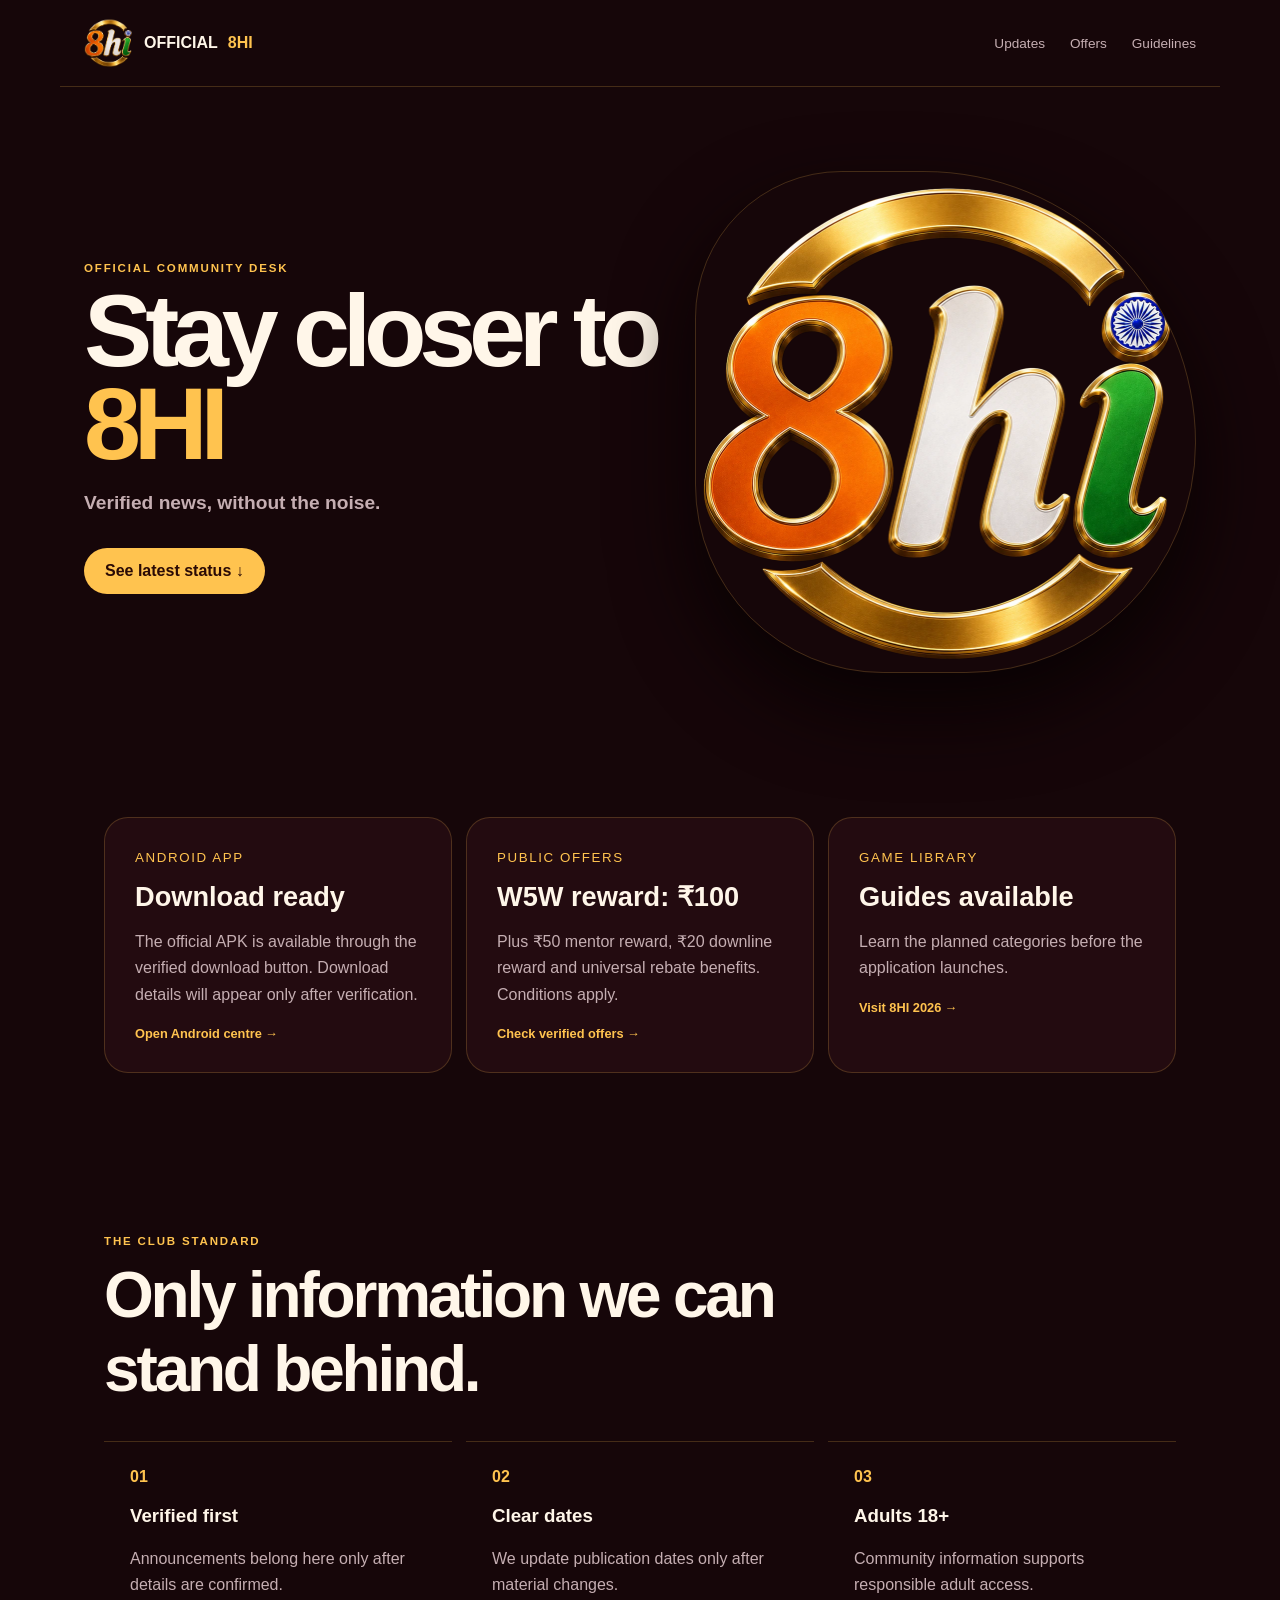
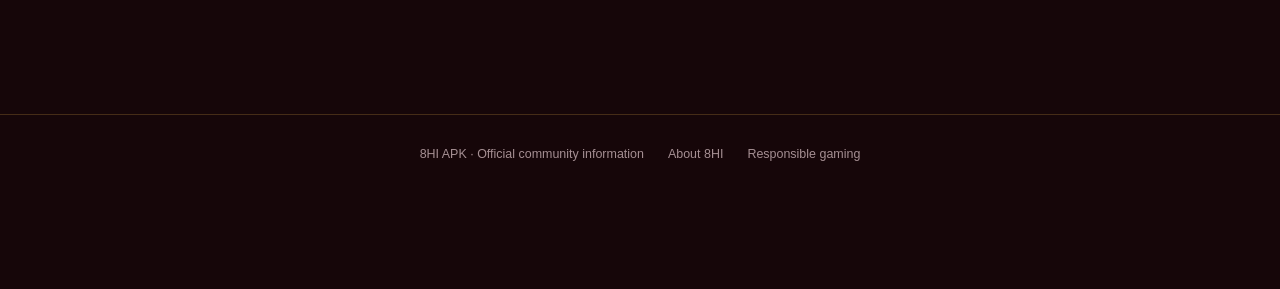
==== index.html @ 300534bc "Deepen support content and current APK guidance" ====
<!DOCTYPE html><html lang="en-IN"><head><meta charSet="utf-8"/><meta name="viewport" content="width=device-width, initial-scale=1"/><link rel="preload" href="/assets/8hi-mark.png" as="image"/><link rel="preload" href="/assets/8hi-hero-mark-20260906.webp" as="image"/><link rel="stylesheet" href="/_next/static/css/index.CiIoMA8r.css" data-rsc-css-href="/_next/static/css/index.CiIoMA8r.css" data-precedence="vite-rsc/importer-resources"/><link rel="stylesheet" href="/_next/static/css/Seo.BQ40Nzmg.css" data-rsc-css-href="/_next/static/css/Seo.BQ40Nzmg.css" data-precedence="vite-rsc/importer-resources"/><link rel="modulepreload" fetchPriority="low" href="/_next/static/chunks/index-BhxDBrUI.js"/><script src="/_next/static/chunks/rolldown-runtime-C60lm6uB.js" type="module" async=""></script><script src="/_next/static/chunks/framework-BgSIrAUN.js" type="module" async=""></script><link rel="modulepreload" href="/_next/static/chunks/layout-segment-context-27G4XR7P.js" crossorigin=""/><title>8HI APK for Android — Version &amp; Security Guide 2026</title><meta name="description" content="Check 8HI APK release status, version details, Android requirements and security verification guidance for users in 2026."/><meta name="robots" content="index, follow"/><meta name="googlebot" content="index, follow, max-image-preview:large, max-snippet:-1"/><meta property="og:title" content="8HI APK — Verified Android Release Information"/><meta property="og:description" content="Version, compatibility and APK safety information in one focused guide."/><meta property="og:url" content="https://8hiapk.com"/><meta property="og:site_name" content="8HI APK"/><meta property="og:type" content="website"/><meta property="og:locale" content="en_IN"/><meta property="og:image" content="https://8hiapk.com/og.png"/><meta name="twitter:card" content="summary_large_image"/><meta name="twitter:title" content="8HI APK — Verified Android Release Information"/><meta name="twitter:description" content="Version, compatibility and APK safety information in one focused guide."/><meta name="twitter:image" content="https://8hiapk.com/og.png"/><link rel="shortcut icon" href="/favicon.ico"/><link rel="icon" href="/icon-48.png" sizes="48x48" type="image/png"/><link rel="icon" href="/icon.png" sizes="96x96" type="image/png"/><link rel="icon" href="/icon-192.png" sizes="192x192" type="image/png"/><link rel="icon" href="/favicon.ico" sizes="48x48" type="image/x-icon"/><link rel="apple-touch-icon" href="/icon-192.png" sizes="192x192" type="image/png"/><link rel="manifest" href="/manifest.webmanifest"/><link rel="canonical" href="https://8hiapk.com"/><script>Object.assign(((self[Symbol.for("vinext.navigationRuntime")]??={bootstrap:{routeManifest:null},functions:{}}).bootstrap.rsc??={rsc:[]}),{params:{},nav:{"pathname":"/","searchParams":[]}})</script><link rel="modulepreload" href="/_next/static/chunks/index-BhxDBrUI.js" />
</head><body><main><script type="application/ld+json">{"@context":"https://schema.org","@graph":[{"@type":"Organization","@id":"https://8hiapk.com/#organization","name":"8HI APK","url":"https://8hiapk.com/","logo":{"@type":"ImageObject","url":"https://8hiapk.com/icon-512.png"}},{"@type":"WebSite","@id":"https://8hiapk.com/#website","name":"8HI APK","url":"https://8hiapk.com/","inLanguage":"en-IN","publisher":{"@id":"https://8hiapk.com/#organization"}},{"@type":"WebPage","name":"8HI APK Official Updates","description":"Verified 8HI Android release, offer and community information.","url":"https://8hiapk.com/","datePublished":"2026-08-31","dateModified":"2026-08-31","isPartOf":{"@id":"https://8hiapk.com/#website"}},{"@type":"BreadcrumbList","itemListElement":[{"@type":"ListItem","position":1,"name":"8HI APK","item":"https://8hiapk.com/"}]}]}</script><header><a class="brand" href="/"><img src="/assets/8hi-mark.png" alt="8HI APK" width="50" height="50"/>OFFICIAL <b>8HI</b></a><nav><a href="/updates">Updates</a><a href="/offers">Offers</a><a href="/community-guidelines">Guidelines</a></nav></header><section class="hero"><div><p>OFFICIAL COMMUNITY DESK</p><h1>Stay closer to <span>8HI</span></h1><h2>Verified news, without the noise.</h2><a href="#updates">See latest status ↓</a></div><img src="/assets/8hi-hero-mark-20260906.webp" alt="8HI APK official logo" width="700" height="700" loading="eager"/></section><section class="updates" id="updates"><div><small>ANDROID APP</small><strong>Download ready</strong><p>The official APK is available through the verified download button. Download details will appear only after verification.</p><a href="https://8hiapp.in">Open Android centre →</a></div><div><small>PUBLIC OFFERS</small><strong>W5W reward: ₹100</strong><p>Plus ₹50 mentor reward, ₹20 downline reward and universal rebate benefits. Conditions apply.</p><a href="https://get8hi.com/bonuses">Check verified offers →</a></div><div><small>GAME LIBRARY</small><strong>Guides available</strong><p>Learn the planned categories before the application launches.</p><a href="https://8hi.in">Visit 8HI 2026 →</a></div></section><section class="club" id="club"><p>THE CLUB STANDARD</p><h2>Only information we can stand behind.</h2><div><article><b>01</b><h3>Verified first</h3><span>Announcements belong here only after details are confirmed.</span></article><article><b>02</b><h3>Clear dates</h3><span>We update publication dates only after material changes.</span></article><article><b>03</b><h3>Adults 18+</h3><span>Community information supports responsible adult access.</span></article></div></section><style id="support-depth-style">  .support-depth{max-width:1120px;margin:64px auto;padding:0 22px;color:inherit;font-family:system-ui,-apple-system,sans-serif}.support-depth__intro{padding:30px;border:1px solid rgba(72,220,194,.3);border-radius:24px;background:linear-gradient(145deg,rgba(19,68,63,.22),rgba(5,18,18,.08))}.support-depth__eyebrow{margin:0 0 8px;font-size:12px;font-weight:900;letter-spacing:.12em;text-transform:uppercase;color:#32d9bc}.support-depth h2{margin:0 0 14px;font-size:clamp(26px,4vw,42px);line-height:1.08}.support-depth h3{margin:0 0 9px;font-size:19px}.support-depth p{font-size:15px;line-height:1.72}.support-depth__grid{display:grid;grid-template-columns:repeat(2,minmax(0,1fr));gap:16px;margin:22px 0}.support-depth article,.support-depth details{padding:22px;border:1px solid rgba(127,160,155,.24);border-radius:18px;background:rgba(8,24,23,.08)}.support-depth__links{display:flex;flex-wrap:wrap;gap:10px;margin-top:20px}.support-depth__links a{display:inline-flex;min-height:48px;align-items:center;padding:0 18px;border-radius:12px;font-weight:900;text-decoration:none}.support-depth__primary{background:#35e0c1;color:#031513!important}.support-depth__secondary{border:1px solid currentColor;color:inherit!important}.support-depth details{margin-top:10px}.support-depth summary{cursor:pointer;font-weight:850;line-height:1.4}.support-depth details p{margin-bottom:0}.support-depth__disclosure{opacity:.78;font-size:13px!important}@media(max-width:680px){.support-depth{margin:44px auto;padding:0 14px}.support-depth__intro{padding:23px 18px}.support-depth__grid{grid-template-columns:1fr}.support-depth article{padding:19px}.support-depth__links{display:grid}.support-depth__links a{justify-content:center;min-height:52px}}</style><section class="support-depth" aria-labelledby="support-depth-title">  <div class="support-depth__intro">    <p class="support-depth__eyebrow">Verified 8HI support · Updated for 2026</p>    <h2 id="support-depth-title">8HI APK verification guide: a clear route to get8hi.com</h2>    <p><strong>8hiapk.com</strong> is a focused support resource for APK identity and release safety. It explains file-name checks, version review, Android preparation and verified downloads. The website does not replace the main platform. When you are ready to continue, use the clearly marked link to <strong>get8hi.com</strong> or the verified APK button.</p>    <p>Our purpose is to reduce confusion caused by similar search phrases such as 8HI app, 8HI APK, 8HI download, 8HI.COM and 8HI new version 2026. Every important action is separated into two choices: open the main website for current platform information, or download the verified Android package.</p>    <div class="support-depth__links"><a class="support-depth__primary" href="https://get8hi.com/">Open get8hi.com →</a><a class="support-depth__secondary" href="https://cocosapk.arkbotita85.com/apk/DNjfxApS/1750/8HI_1750_1773.apk" download="8HI_1750_1773.apk" rel="nofollow">Download 8HI APK</a></div>  </div>  <div class="support-depth__grid">    <article><h3>1. Confirm the official destination</h3><p>Check the address bar before continuing. This guide links directly to <strong>get8hi.com</strong>. Avoid copied pages, shortened links and files sent through unknown messages. A clear domain check is the first step before using any app or APK.</p></article>    <article><h3>2. Review the 2026 release details</h3><p>Before installation, compare the published file name, release description and Android requirements. The current verified package uses the file name <strong>8HI_1750_1773.apk</strong>. If a different file appears, return to this guide and use the verified button.</p></article>    <article><h3>3. Prepare your Android device</h3><p>Keep sufficient storage available, use a stable connection and retain Android security scanning. Do not disable protection permanently. After installation, remove unnecessary installer copies and obtain future versions only through the same verified route.</p></article>    <article><h3>4. Understand this support domain</h3><p>This domain provides a specific reference instead of pretending to be another main website. Its role is to answer focused search questions, publish practical checks and guide visitors toward <strong>get8hi.com</strong> with a prominent, consistent action.</p></article>  </div>  <h2>Frequently asked questions</h2>  <details><summary>Is 8hiapk.com the main 8HI website?</summary><p>No. It is a support guide. The main destination for this group is <a href="https://get8hi.com/">get8hi.com</a>. The large main-site button is available at the top and bottom of every page.</p></details>  <details><summary>Where is the current 8HI APK download?</summary><p>Use the verified Download APK button on this page. It points to the current package named 8HI_1750_1773.apk. Check the file name before opening the installer.</p></details>  <details><summary>Can I use this guide on a mobile screen?</summary><p>Yes. The navigation, content cards and fixed action panel are designed for narrow screens, large touch targets and safe spacing around the bottom edge of modern phones.</p></details>  <details><summary>How do I find the new version in the future?</summary><p>Return to 8hiapk.com or open get8hi.com. Updated version information should be verified against the published file name and release notes before replacing an installed copy.</p></details>  <p class="support-depth__disclosure">Support information only. Keep account details private, use strong passwords and never share verification codes with third parties.</p></section><footer><span>8HI APK · Official community information</span><a href="https://8hiapp.com/about">About 8HI</a><a href="https://8hiapp.com/responsible-gaming">Responsible gaming</a></footer></main><script type="module" src="/_next/static/chunks/index-BhxDBrUI.js" id="_R_" async=""></script><script>((self[Symbol.for("vinext.navigationRuntime")]??={bootstrap:{routeManifest:null},functions:{}}).bootstrap.rsc??={rsc:[]}).rsc.push("2:I[\"d5075e13e03a\",[],\"Children\",1]\n")</script><script>((self[Symbol.for("vinext.navigationRuntime")]??={bootstrap:{routeManifest:null},functions:{}}).bootstrap.rsc??={rsc:[]}).rsc.push("3:I[\"f68a58624a56\",[],\"GlobalErrorBoundary\",1]\n")</script><script>((self[Symbol.for("vinext.navigationRuntime")]??={bootstrap:{routeManifest:null},functions:{}}).bootstrap.rsc??={rsc:[]}).rsc.push("4:I[\"ffd5c8636600\",[],\"default\",1]\n")</script><script>((self[Symbol.for("vinext.navigationRuntime")]??={bootstrap:{routeManifest:null},functions:{}}).bootstrap.rsc??={rsc:[]}).rsc.push("5:I[\"f68a58624a56\",[],\"ErrorBoundary\",1]\n")</script><script>((self[Symbol.for("vinext.navigationRuntime")]??={bootstrap:{routeManifest:null},functions:{}}).bootstrap.rsc??={rsc:[]}).rsc.push("6:I[\"ed53b9c3ef4a\",[],\"LayoutSegmentProvider\",1]\n")</script><script>((self[Symbol.for("vinext.navigationRuntime")]??={bootstrap:{routeManifest:null},functions:{}}).bootstrap.rsc??={rsc:[]}).rsc.push("7:I[\"d5075e13e03a\",[],\"Slot\",1]\n")</script><script>((self[Symbol.for("vinext.navigationRuntime")]??={bootstrap:{routeManifest:null},functions:{}}).bootstrap.rsc??={rsc:[]}).rsc.push("8:I[\"f68a58624a56\",[],\"NotFoundBoundary\",1]\n")</script><script>((self[Symbol.for("vinext.navigationRuntime")]??={bootstrap:{routeManifest:null},functions:{}}).bootstrap.rsc??={rsc:[]}).rsc.push("9:I[\"fe48302fca77\",[],\"AppRouterScrollTarget\",1]\n")</script><script>((self[Symbol.for("vinext.navigationRuntime")]??={bootstrap:{routeManifest:null},functions:{}}).bootstrap.rsc??={rsc:[]}).rsc.push("a:I[\"f68a58624a56\",[],\"RedirectBoundary\",1]\n")</script><script>((self[Symbol.for("vinext.navigationRuntime")]??={bootstrap:{routeManifest:null},functions:{}}).bootstrap.rsc??={rsc:[]}).rsc.push(":HL[\"/_next/static/css/index.CiIoMA8r.css\",\"style\"     ]\n")</script><script>((self[Symbol.for("vinext.navigationRuntime")]??={bootstrap:{routeManifest:null},functions:{}}).bootstrap.rsc??={rsc:[]}).rsc.push("0:{\"__route\":\"route:/\",\"__interceptionContext\":null,\"__layoutIds\":[\"layout:/\"],\"__rootLayout\":\"/\",\"__sourcePage\":\"/page\",\"page:/\":\"$L1\",\"layout:/\":[[[[\"$\",\"link\",\"css:/_next/static/css/index.CiIoMA8r.css\",{\"rel\":\"stylesheet\",\"precedence\":\"vite-rsc/importer-resources\",\"href\":\"/_next/static/css/index.CiIoMA8r.css\",\"data-rsc-css-href\":\"/_next/static/css/index.CiIoMA8r.css\"}],\"$undefined\"],[\"$\",\"html\",null,{\"lang\":\"en-IN\",\"children\":[\"$\",\"body\",null,{\"children\":[\"$\",\"$L2\",null,{}]}]}]],null],\"route:/\":[[[\"$\",\"meta\",null,{\"charSet\":\"utf-8\"}],[[\"$\",\"title\",\"0\",{\"children\":\"8HI APK for Android — Version \u0026 Security Guide 2026\"}],[\"$\",\"meta\",\"1\",{\"name\":\"description\",\"content\":\"Check 8HI APK release status, version details, Android requirements and security verification guidance for users in 2026.\"}],[\"$\",\"meta\",\"2\",{\"name\":\"robots\",\"content\":\"index, follow\"}],[\"$\",\"meta\",\"3\",{\"name\":\"googlebot\",\"content\":\"index, follow, max-image-preview:large, max-snippet:-1\"}],[\"$\",\"meta\",\"4\",{\"property\":\"og:title\",\"content\":\"8HI APK — Verified Android Release Information\"}],[\"$\",\"meta\",\"5\",{\"property\":\"og:description\",\"content\":\"Version, compatibility and APK safety information in one focused guide.\"}],[\"$\",\"meta\",\"6\",{\"property\":\"og:url\",\"content\":\"https://8hiapk.com\"}],[\"$\",\"meta\",\"7\",{\"property\":\"og:site_name\",\"content\":\"8HI APK\"}],[\"$\",\"meta\",\"8\",{\"property\":\"og:type\",\"content\":\"website\"}],[\"$\",\"meta\",\"9\",{\"property\":\"og:locale\",\"content\":\"en_IN\"}],[\"$\",\"meta\",\"10\",{\"property\":\"og:image\",\"content\":\"https://8hiapk.com/og.png\"}],[\"$\",\"meta\",\"11\",{\"name\":\"twitter:card\",\"content\":\"summary_large_image\"}],[\"$\",\"meta\",\"12\",{\"name\":\"twitter:title\",\"content\":\"8HI APK — Verified Android Release Information\"}],[\"$\",\"meta\",\"13\",{\"name\":\"twitter:description\",\"content\":\"Version, compatibility and APK safety information in one focused guide.\"}],[\"$\",\"meta\",\"14\",{\"name\":\"twitter:image\",\"content\":\"https://8hiapk.com/og.png\"}],[\"$\",\"link\",\"15\",{\"rel\":\"shortcut icon\",\"href\":\"/favicon.ico\"}],[\"$\",\"link\",\"16\",{\"rel\":\"icon\",\"href\":\"/icon-48.png\",\"sizes\":\"48x48\",\"type\":\"image/png\"}],[\"$\",\"link\",\"17\",{\"rel\":\"icon\",\"href\":\"/icon.png\",\"sizes\":\"96x96\",\"type\":\"image/png\"}],[\"$\",\"link\",\"18\",{\"rel\":\"icon\",\"href\":\"/icon-192.png\",\"sizes\":\"192x192\",\"type\":\"image/png\"}],[\"$\",\"link\",\"19\",{\"rel\":\"icon\",\"href\":\"/favicon.ico\",\"sizes\":\"48x48\",\"type\":\"image/x-icon\"}],[\"$\",\"link\",\"20\",{\"rel\":\"apple-touch-icon\",\"href\":\"/icon-192.png\",\"sizes\":\"192x192\",\"type\":\"image/png\"}],[\"$\",\"link\",\"21\",{\"rel\":\"manifest\",\"href\":\"/manifest.webmanifest\"}],[\"$\",\"link\",\"22\",{\"rel\":\"canonical\",\"href\":\"https://8hiapk.com\"}]],[[\"$\",\"meta\",\"0\",{\"name\":\"viewport\",\"content\":\"width=device-width, initial-scale=1\"}]]],[\"$\",\"$L3\",null,{\"fallback\":\"$4\",\"children\":[\"$\",\"$L5\",null,{\"fallback\":\"$4\",\"children\":[\"$\",\"$L6\",null,{\"providerId\":\"layout:/\",\"segmentMap\":{\"children\":[]},\"children\":[\"$\",\"$L7\",null,{\"id\":\"layout:/\",\"parallelSlots\":\"$undefined\",\"children\":[\"$\",\"$L8\",null,{\"resetKey\":\"\",\"fallback\":[\"$\",\"main\",null,{\"className\":\"subpage\",\"children\":[[\"$\",\"p\",null,{\"className\":\"eyebrow\",\"children\":\"404\"}],[\"$\",\"h1\",null,{\"children\":\"Notice not found\"}],[\"$\",\"p\",null,{\"className\":\"intro\",\"children\":\"This address is not part of the verified 8HI APK information desk.\"}],[\"$\",\"a\",null,{\"href\":\"/\",\"children\":\"Return to 8HI APK\"}]]}],\"children\":[\"$\",\"$L8\",null,{\"resetKey\":\"\",\"fallback\":[\"$\",\"main\",null,{\"className\":\"subpage\",\"children\":[[\"$\",\"p\",null,{\"className\":\"eyebrow\",\"children\":\"404\"}],[\"$\",\"h1\",null,{\"children\":\"Notice not found\"}],[\"$\",\"p\",null,{\"className\":\"intro\",\"children\":\"This address is not part of the verified 8HI APK information desk.\"}],[\"$\",\"a\",null,{\"href\":\"/\",\"children\":\"Return to 8HI APK\"}]]}],\"children\":[\"$\",\"$L9\",null,{\"children\":[\"$\",\"$La\",null,{\"children\":[[\"$\",\"$L6\",null,{\"providerId\":\"page:/\",\"segmentMap\":{\"children\":[\"__PAGE__\"]},\"children\":[\"$\",\"$L7\",null,{\"id\":\"page:/\"}]}],null]}]}]}]}]}]}]}]}],null,null],\"__layoutFlags\":{\"layout:/\":\"s\"},\"__artifactCompatibility\":{\"schemaVersion\":1,\"graphVersion\":\"app-route-graph:1177fd80f83fa7b0\",\"deploymentVersion\":\"e45ffc69-0d20-4cae-9b53-470d438253cd\",\"appElementsSchemaVersion\":1,\"rscPayloadSchemaVersion\":1,\"rootBoundaryId\":\"/\",\"renderEpoch\":null},\"__renderObservation\":{\"schemaVersion\":1,\"output\":{\"kind\":\"app-rsc\",\"mountedSlotsFingerprint\":null,\"renderEpoch\":null,\"rootBoundaryId\":\"/\",\"routeId\":\"route:/\"},\"completeness\":\"partial\",\"boundaryOutcome\":{\"kind\":\"unknown\"},\"requestApis\":[{\"kind\":\"connection\",\"status\":\"unknown\"},{\"kind\":\"cookies\",\"status\":\"unknown\"},{\"kind\":\"draftMode\",\"status\":\"unknown\"},{\"kind\":\"headers\",\"status\":\"unknown\"},{\"kind\":\"params\",\"status\":\"unknown\"},{\"kind\":\"searchParams\",\"status\":\"unknown\"}],\"dynamicFetches\":[],\"cacheTags\":[\"/\",\"_N_T_/\",\"_N_T_/index\",\"_N_T_/layout\",\"_N_T_/page\"],\"pathTags\":[\"/\"],\"cacheability\":\"unknown\",\"downgrade\":{\"target\":\"freshRender\",\"reasons\":[{\"code\":\"CP_DOWNGRADE_CACHEABILITY_UNKNOWN\",\"target\":\"freshRender\"},{\"code\":\"CP_DOWNGRADE_INCOMPLETE_OBSERVATION\",\"completeness\":\"partial\",\"target\":\"freshRender\"},{\"code\":\"CP_DOWNGRADE_UNKNOWN_REQUEST_API\",\"requestApi\":\"connection\",\"target\":\"freshRender\"},{\"code\":\"CP_DOWNGRADE_UNKNOWN_REQUEST_API\",\"requestApi\":\"cookies\",\"target\":\"freshRender\"},{\"code\":\"CP_DOWNGRADE_UNKNOWN_REQUEST_API\",\"requestApi\":\"draftMode\",\"target\":\"freshRender\"},{\"code\":\"CP_DOWNGRADE_UNKNOWN_REQUEST_API\",\"requestApi\":\"headers\",\"target\":\"freshRender\"},{\"code\":\"CP_DOWNGRADE_UNKNOWN_REQUEST_API\",\"requestApi\":\"params\",\"target\":\"freshRender\"},{\"code\":\"CP_DOWNGRADE_UNKNOWN_REQUEST_API\",\"requestApi\":\"searchParams\",\"target\":\"freshRender\"}],\"fallback\":{\"kind\":\"breakerFallback\",\"code\":\"CP_PRIVATE_DYNAMIC_DOWNGRADE\",\"mode\":\"renderFresh\",\"scope\":\"affectedOutput\",\"fields\":{\"reasonCodes\":[\"CP_DOWNGRADE_CACHEABILITY_UNKNOWN\",\"CP_DOWNGRADE_INCOMPLETE_OBSERVATION\",\"CP_DOWNGRADE_UNKNOWN_REQUEST_API\",\"CP_DOWNGRADE_UNKNOWN_REQUEST_API\",\"CP_DOWNGRADE_UNKNOWN_REQUEST_API\",\"CP_DOWNGRADE_UNKNOWN_REQUEST_API\",\"CP_DOWNGRADE_UNKNOWN_REQUEST_API\",\"CP_DOWNGRADE_UNKNOWN_REQUEST_API\"],\"target\":\"freshRender\"}},\"isPublicCacheCandidate\":false}}}\n")</script><script>((self[Symbol.for("vinext.navigationRuntime")]??={bootstrap:{routeManifest:null},functions:{}}).bootstrap.rsc??={rsc:[]}).rsc.push(":HL[\"/_next/static/css/Seo.BQ40Nzmg.css\",\"style\"     ]\n")</script><script>((self[Symbol.for("vinext.navigationRuntime")]??={bootstrap:{routeManifest:null},functions:{}}).bootstrap.rsc??={rsc:[]}).rsc.push(":HL[\"/assets/8hi-mark.png\",\"image\"]\n")</script><script>((self[Symbol.for("vinext.navigationRuntime")]??={bootstrap:{routeManifest:null},functions:{}}).bootstrap.rsc??={rsc:[]}).rsc.push(":HL[\"/assets/8hi-hero-mark-20260906.webp\",\"image\"]\n")</script><script>((self[Symbol.for("vinext.navigationRuntime")]??={bootstrap:{routeManifest:null},functions:{}}).bootstrap.rsc??={rsc:[]}).rsc.push("1:[\"$\",\"main\",null,{\"children\":[[[[\"$\",\"link\",\"css:/_next/static/css/Seo.BQ40Nzmg.css\",{\"rel\":\"stylesheet\",\"precedence\":\"vite-rsc/importer-resources\",\"href\":\"/_next/static/css/Seo.BQ40Nzmg.css\",\"data-rsc-css-href\":\"/_next/static/css/Seo.BQ40Nzmg.css\"}],\"$undefined\"],[\"$\",\"script\",null,{\"type\":\"application/ld+json\",\"dangerouslySetInnerHTML\":{\"__html\":\"{\\\"@context\\\":\\\"https://schema.org\\\",\\\"@graph\\\":[{\\\"@type\\\":\\\"Organization\\\",\\\"@id\\\":\\\"https://8hiapk.com/#organization\\\",\\\"name\\\":\\\"8HI APK\\\",\\\"url\\\":\\\"https://8hiapk.com/\\\",\\\"logo\\\":{\\\"@type\\\":\\\"ImageObject\\\",\\\"url\\\":\\\"https://8hiapk.com/icon-512.png\\\"}},{\\\"@type\\\":\\\"WebSite\\\",\\\"@id\\\":\\\"https://8hiapk.com/#website\\\",\\\"name\\\":\\\"8HI APK\\\",\\\"url\\\":\\\"https://8hiapk.com/\\\",\\\"inLanguage\\\":\\\"en-IN\\\",\\\"publisher\\\":{\\\"@id\\\":\\\"https://8hiapk.com/#organization\\\"}},{\\\"@type\\\":\\\"WebPage\\\",\\\"name\\\":\\\"8HI APK Official Updates\\\",\\\"description\\\":\\\"Verified 8HI Android release, offer and community information.\\\",\\\"url\\\":\\\"https://8hiapk.com/\\\",\\\"datePublished\\\":\\\"2026-08-31\\\",\\\"dateModified\\\":\\\"2026-08-31\\\",\\\"isPartOf\\\":{\\\"@id\\\":\\\"https://8hiapk.com/#website\\\"}},{\\\"@type\\\":\\\"BreadcrumbList\\\",\\\"itemListElement\\\":[{\\\"@type\\\":\\\"ListItem\\\",\\\"position\\\":1,\\\"name\\\":\\\"8HI APK\\\",\\\"item\\\":\\\"https://8hiapk.com/\\\"}]}]}\"}}]],[\"$\",\"header\",null,{\"children\":[[\"$\",\"a\",null,{\"className\":\"brand\",\"href\":\"/\",\"children\":[[\"$\",\"img\",null,{\"src\":\"/assets/8hi-mark.png\",\"alt\":\"8HI APK\",\"width\":\"50\",\"height\":\"50\"}],\"OFFICIAL \",[\"$\",\"b\",null,{\"children\":\"8HI\"}]]}],[\"$\",\"nav\",null,{\"children\":[[\"$\",\"a\",null,{\"href\":\"/updates\",\"children\":\"Updates\"}],[\"$\",\"a\",null,{\"href\":\"/offers\",\"children\":\"Offers\"}],[\"$\",\"a\",null,{\"href\":\"/community-guidelines\",\"children\":\"Guidelines\"}]]}]]}],[\"$\",\"section\",null,{\"className\":\"hero\",\"children\":[[\"$\",\"div\",null,{\"children\":[[\"$\",\"p\",null,{\"children\":\"OFFICIAL COMMUNITY DESK\"}],[\"$\",\"h1\",null,{\"children\":[\"Stay closer to \",[\"$\",\"span\",null,{\"children\":\"8HI\"}]]}],[\"$\",\"h2\",null,{\"children\":\"Verified news, without the noise.\"}],[\"$\",\"a\",null,{\"href\":\"#updates\",\"children\":\"See latest status ↓\"}]]}],[\"$\",\"img\",null,{\"src\":\"/assets/8hi-hero-mark-20260906.webp\",\"alt\":\"8HI APK official logo\",\"width\":\"700\",\"height\":\"700\",\"loading\":\"eager\"}]]}],[\"$\",\"section\",null,{\"className\":\"updates\",\"id\":\"updates\",\"children\":[[\"$\",\"div\",null,{\"children\":[[\"$\",\"small\",null,{\"children\":\"ANDROID APP\"}],[\"$\",\"strong\",null,{\"children\":\"Download ready\"}],[\"$\",\"p\",null,{\"children\":\"The official APK is available through the verified download button. Download details will appear only after verification.\"}],[\"$\",\"a\",null,{\"href\":\"https://8hiapp.in\",\"children\":\"Open Android centre →\"}]]}],[\"$\",\"div\",null,{\"children\":[[\"$\",\"small\",null,{\"children\":\"PUBLIC OFFERS\"}],[\"$\",\"strong\",null,{\"children\":\"W5W reward: ₹100\"}],[\"$\",\"p\",null,{\"children\":\"Plus ₹50 mentor reward, ₹20 downline reward and universal rebate benefits. Conditions apply.\"}],[\"$\",\"a\",null,{\"href\":\"https://get8hi.com/bonuses\",\"children\":\"Check verified offers →\"}]]}],[\"$\",\"div\",null,{\"children\":[[\"$\",\"small\",null,{\"children\":\"GAME LIBRARY\"}],[\"$\",\"strong\",null,{\"children\":\"Guides available\"}],[\"$\",\"p\",null,{\"children\":\"Learn the planned categories before the application launches.\"}],[\"$\",\"a\",null,{\"href\":\"https://8hi.in\",\"children\":\"Visit 8HI 2026 →\"}]]}]]}],[\"$\",\"section\",null,{\"className\":\"club\",\"id\":\"club\",\"children\":[[\"$\",\"p\",null,{\"children\":\"THE CLUB STANDARD\"}],[\"$\",\"h2\",null,{\"children\":\"Only information we can stand behind.\"}],[\"$\",\"div\",null,{\"children\":[[\"$\",\"article\",null,{\"children\":[[\"$\",\"b\",null,{\"children\":\"01\"}],[\"$\",\"h3\",null,{\"children\":\"Verified first\"}],[\"$\",\"span\",null,{\"children\":\"Announcements belong here only after details are confirmed.\"}]]}],[\"$\",\"article\",null,{\"children\":[[\"$\",\"b\",null,{\"children\":\"02\"}],[\"$\",\"h3\",null,{\"children\":\"Clear dates\"}],[\"$\",\"span\",null,{\"children\":\"We update publication dates only after material changes.\"}]]}],[\"$\",\"article\",null,{\"children\":[[\"$\",\"b\",null,{\"children\":\"03\"}],[\"$\",\"h3\",null,{\"children\":\"Adults 18+\"}],[\"$\",\"span\",null,{\"children\":\"Community information supports responsible adult access.\"}]]}]]}]]}],[\"$\",\"footer\",null,{\"children\":[[\"$\",\"span\",null,{\"children\":\"8HI APK · Official community information\"}],[\"$\",\"a\",null,{\"href\":\"https://8hiapp.com/about\",\"children\":\"About 8HI\"}],[\"$\",\"a\",null,{\"href\":\"https://8hiapp.com/responsible-gaming\",\"children\":\"Responsible gaming\"}]]}]]}]\n")</script><script>Object.assign(((self[Symbol.for("vinext.navigationRuntime")]??={bootstrap:{routeManifest:null},functions:{}}).bootstrap.rsc??={rsc:[]}),{"initialCacheKind":"static"});((self[Symbol.for("vinext.navigationRuntime")]??={bootstrap:{routeManifest:null},functions:{}}).bootstrap.rsc??={rsc:[]}).done=true</script><script src="/download-ready.js" defer></script><script src="/support-navigation.js" defer></script></body></html>
---- _next/static/css/index.CiIoMA8r.css ----
:root{--bg:#160609;--card:#230b10;--gold:#ffc34f;--text:#fff6e9;--muted:#c5aeb2;--line:#ffc34f33}*{box-sizing:border-box}html{scroll-behavior:smooth}body{background:var(--bg);color:var(--text);margin:0;font-family:Arial,sans-serif}a{color:inherit;text-decoration:none}header{border-bottom:1px solid var(--line);justify-content:space-between;align-items:center;max-width:1160px;margin:auto;padding:18px 24px;display:flex}.brand{align-items:center;gap:10px;font-weight:900;display:flex}.brand b,.hero p,.club>p{color:var(--gold)}nav{color:var(--muted);gap:25px;font-size:.85rem;display:flex}.hero{grid-template-columns:1fr .82fr;align-items:center;max-width:1160px;min-height:670px;margin:auto;padding:65px 24px;display:grid}.hero p,.club>p{letter-spacing:.16em;font-size:.72rem;font-weight:900}.hero h1{letter-spacing:-.07em;margin:10px 0 0;font-size:clamp(4rem,8vw,7.5rem);line-height:.9}.hero h1 span{color:var(--gold)}.hero h2{color:var(--muted);margin:22px 0 34px;font-size:1.2rem}.hero>div>a{background:var(--gold);color:#2a0a05;border-radius:999px;padding:14px 21px;font-weight:900;display:inline-flex}.hero img{border:1px solid var(--line);border-radius:35% 65% 55% 45%;width:100%;height:auto;box-shadow:0 35px 80px #090203}.updates{grid-template-columns:repeat(3,1fr);gap:14px;max-width:1120px;margin:auto;padding:60px 24px;display:grid}.updates>div{border:1px solid var(--line);background:var(--card);border-radius:24px;padding:30px}.updates small{color:var(--gold);letter-spacing:.12em}.updates strong{margin:15px 0;font-size:1.7rem;display:block}.updates p,.club span{color:var(--muted);line-height:1.65}.updates a{color:var(--gold);font-size:.8rem;font-weight:800}.club{max-width:1120px;margin:auto;padding:90px 24px}.club h2{letter-spacing:-.05em;max-width:700px;margin:10px 0 35px;font-size:clamp(2.4rem,5vw,4rem)}.club>div{grid-template-columns:repeat(3,1fr);gap:14px;display:grid}.club article{border-top:1px solid var(--line);padding:26px}.club b{color:var(--gold)}footer{border-top:1px solid var(--line);color:#a58f93;flex-wrap:wrap;justify-content:center;gap:24px;padding:32px;font-size:.78rem;display:flex}@media (max-width:720px){body{padding-bottom:72px}header{padding:12px 16px}header nav{z-index:10;border:1px solid var(--line);background:#160609f2;border-radius:16px;justify-content:space-around;padding:14px;position:fixed;bottom:8px;left:10px;right:10px}.hero{text-align:center;grid-template-columns:1fr;min-height:auto;padding:55px 18px}.hero h1{font-size:4rem}.hero img{margin-top:45px}.updates,.club>div{grid-template-columns:1fr}.updates,.club{padding:60px 18px}}
---- _next/static/css/Seo.BQ40Nzmg.css ----
.crumb{color:#bfcae0;flex-wrap:wrap;align-items:center;gap:.55rem;margin:0 0 1.4rem;font-size:.9rem;display:flex}.crumb a{color:inherit}.updated{color:#aab7ce;margin:1rem 0 2rem;display:block}:is(a:focus-visible,summary:focus-visible){outline-offset:4px;outline:3px solid #efbd45}
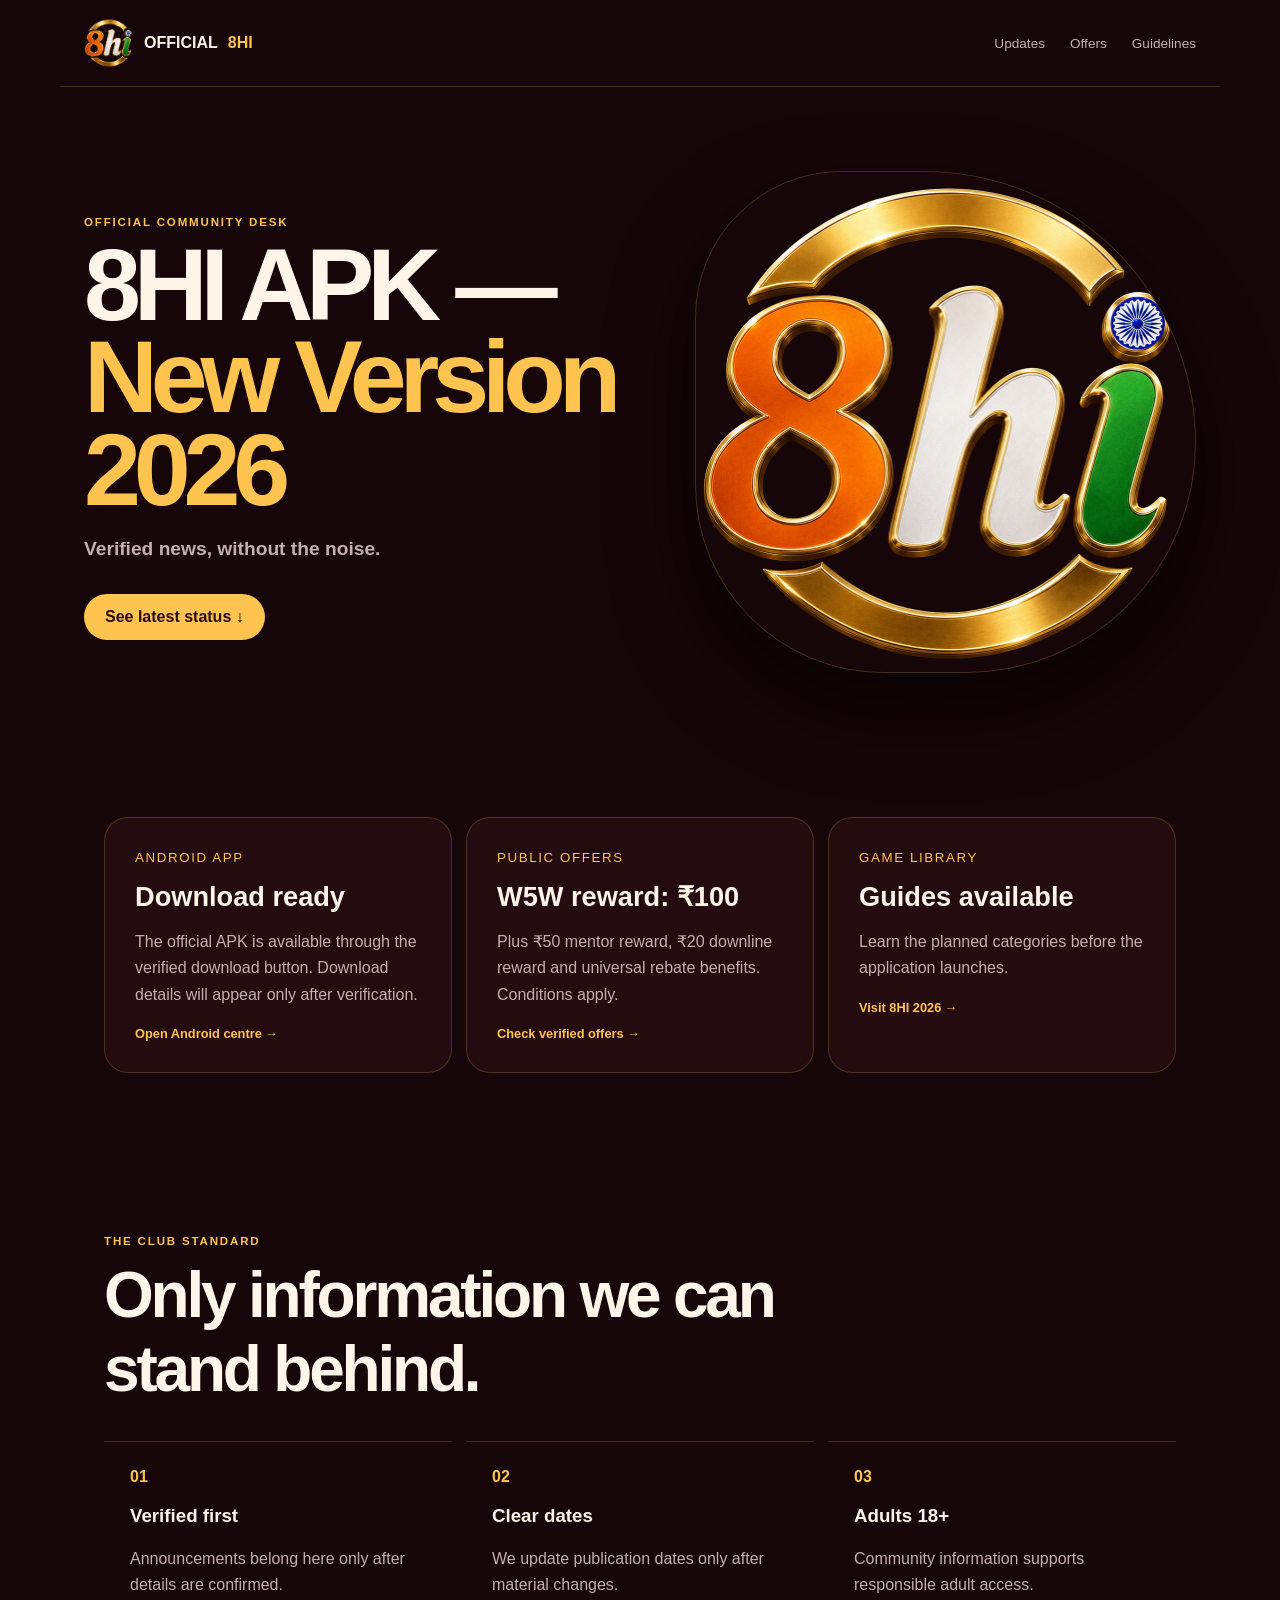
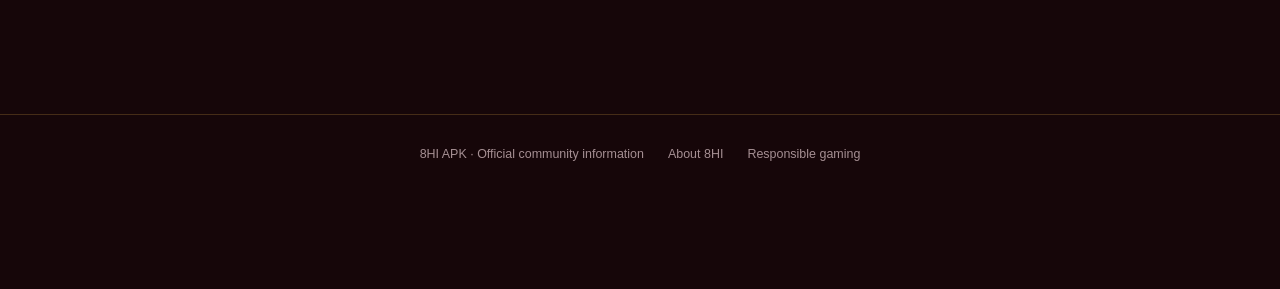
==== commit 4077ec79: "Strengthen exact 8HI APK targeting" ====
--- a/index.html
+++ b/index.html
@@ -1,2 +1,2 @@
-<!DOCTYPE html><html lang="en-IN"><head><meta charSet="utf-8"/><meta name="viewport" content="width=device-width, initial-scale=1"/><link rel="preload" href="/assets/8hi-mark.png" as="image"/><link rel="preload" href="/assets/8hi-hero-mark-20260906.webp" as="image"/><link rel="stylesheet" href="/_next/static/css/index.CiIoMA8r.css" data-rsc-css-href="/_next/static/css/index.CiIoMA8r.css" data-precedence="vite-rsc/importer-resources"/><link rel="stylesheet" href="/_next/static/css/Seo.BQ40Nzmg.css" data-rsc-css-href="/_next/static/css/Seo.BQ40Nzmg.css" data-precedence="vite-rsc/importer-resources"/><link rel="modulepreload" fetchPriority="low" href="/_next/static/chunks/index-BhxDBrUI.js"/><script src="/_next/static/chunks/rolldown-runtime-C60lm6uB.js" type="module" async=""></script><script src="/_next/static/chunks/framework-BgSIrAUN.js" type="module" async=""></script><link rel="modulepreload" href="/_next/static/chunks/layout-segment-context-27G4XR7P.js" crossorigin=""/><title>8HI APK for Android — Version &amp; Security Guide 2026</title><meta name="description" content="Check 8HI APK release status, version details, Android requirements and security verification guidance for users in 2026."/><meta name="robots" content="index, follow"/><meta name="googlebot" content="index, follow, max-image-preview:large, max-snippet:-1"/><meta property="og:title" content="8HI APK — Verified Android Release Information"/><meta property="og:description" content="Version, compatibility and APK safety information in one focused guide."/><meta property="og:url" content="https://8hiapk.com"/><meta property="og:site_name" content="8HI APK"/><meta property="og:type" content="website"/><meta property="og:locale" content="en_IN"/><meta property="og:image" content="https://8hiapk.com/og.png"/><meta name="twitter:card" content="summary_large_image"/><meta name="twitter:title" content="8HI APK — Verified Android Release Information"/><meta name="twitter:description" content="Version, compatibility and APK safety information in one focused guide."/><meta name="twitter:image" content="https://8hiapk.com/og.png"/><link rel="shortcut icon" href="/favicon.ico"/><link rel="icon" href="/icon-48.png" sizes="48x48" type="image/png"/><link rel="icon" href="/icon.png" sizes="96x96" type="image/png"/><link rel="icon" href="/icon-192.png" sizes="192x192" type="image/png"/><link rel="icon" href="/favicon.ico" sizes="48x48" type="image/x-icon"/><link rel="apple-touch-icon" href="/icon-192.png" sizes="192x192" type="image/png"/><link rel="manifest" href="/manifest.webmanifest"/><link rel="canonical" href="https://8hiapk.com"/><script>Object.assign(((self[Symbol.for("vinext.navigationRuntime")]??={bootstrap:{routeManifest:null},functions:{}}).bootstrap.rsc??={rsc:[]}),{params:{},nav:{"pathname":"/","searchParams":[]}})</script><link rel="modulepreload" href="/_next/static/chunks/index-BhxDBrUI.js" />
-</head><body><main><script type="application/ld+json">{"@context":"https://schema.org","@graph":[{"@type":"Organization","@id":"https://8hiapk.com/#organization","name":"8HI APK","url":"https://8hiapk.com/","logo":{"@type":"ImageObject","url":"https://8hiapk.com/icon-512.png"}},{"@type":"WebSite","@id":"https://8hiapk.com/#website","name":"8HI APK","url":"https://8hiapk.com/","inLanguage":"en-IN","publisher":{"@id":"https://8hiapk.com/#organization"}},{"@type":"WebPage","name":"8HI APK Official Updates","description":"Verified 8HI Android release, offer and community information.","url":"https://8hiapk.com/","datePublished":"2026-08-31","dateModified":"2026-08-31","isPartOf":{"@id":"https://8hiapk.com/#website"}},{"@type":"BreadcrumbList","itemListElement":[{"@type":"ListItem","position":1,"name":"8HI APK","item":"https://8hiapk.com/"}]}]}</script><header><a class="brand" href="/"><img src="/assets/8hi-mark.png" alt="8HI APK" width="50" height="50"/>OFFICIAL <b>8HI</b></a><nav><a href="/updates">Updates</a><a href="/offers">Offers</a><a href="/community-guidelines">Guidelines</a></nav></header><section class="hero"><div><p>OFFICIAL COMMUNITY DESK</p><h1>Stay closer to <span>8HI</span></h1><h2>Verified news, without the noise.</h2><a href="#updates">See latest status ↓</a></div><img src="/assets/8hi-hero-mark-20260906.webp" alt="8HI APK official logo" width="700" height="700" loading="eager"/></section><section class="updates" id="updates"><div><small>ANDROID APP</small><strong>Download ready</strong><p>The official APK is available through the verified download button. Download details will appear only after verification.</p><a href="https://8hiapp.in">Open Android centre →</a></div><div><small>PUBLIC OFFERS</small><strong>W5W reward: ₹100</strong><p>Plus ₹50 mentor reward, ₹20 downline reward and universal rebate benefits. Conditions apply.</p><a href="https://get8hi.com/bonuses">Check verified offers →</a></div><div><small>GAME LIBRARY</small><strong>Guides available</strong><p>Learn the planned categories before the application launches.</p><a href="https://8hi.in">Visit 8HI 2026 →</a></div></section><section class="club" id="club"><p>THE CLUB STANDARD</p><h2>Only information we can stand behind.</h2><div><article><b>01</b><h3>Verified first</h3><span>Announcements belong here only after details are confirmed.</span></article><article><b>02</b><h3>Clear dates</h3><span>We update publication dates only after material changes.</span></article><article><b>03</b><h3>Adults 18+</h3><span>Community information supports responsible adult access.</span></article></div></section><style id="support-depth-style">  .support-depth{max-width:1120px;margin:64px auto;padding:0 22px;color:inherit;font-family:system-ui,-apple-system,sans-serif}.support-depth__intro{padding:30px;border:1px solid rgba(72,220,194,.3);border-radius:24px;background:linear-gradient(145deg,rgba(19,68,63,.22),rgba(5,18,18,.08))}.support-depth__eyebrow{margin:0 0 8px;font-size:12px;font-weight:900;letter-spacing:.12em;text-transform:uppercase;color:#32d9bc}.support-depth h2{margin:0 0 14px;font-size:clamp(26px,4vw,42px);line-height:1.08}.support-depth h3{margin:0 0 9px;font-size:19px}.support-depth p{font-size:15px;line-height:1.72}.support-depth__grid{display:grid;grid-template-columns:repeat(2,minmax(0,1fr));gap:16px;margin:22px 0}.support-depth article,.support-depth details{padding:22px;border:1px solid rgba(127,160,155,.24);border-radius:18px;background:rgba(8,24,23,.08)}.support-depth__links{display:flex;flex-wrap:wrap;gap:10px;margin-top:20px}.support-depth__links a{display:inline-flex;min-height:48px;align-items:center;padding:0 18px;border-radius:12px;font-weight:900;text-decoration:none}.support-depth__primary{background:#35e0c1;color:#031513!important}.support-depth__secondary{border:1px solid currentColor;color:inherit!important}.support-depth details{margin-top:10px}.support-depth summary{cursor:pointer;font-weight:850;line-height:1.4}.support-depth details p{margin-bottom:0}.support-depth__disclosure{opacity:.78;font-size:13px!important}@media(max-width:680px){.support-depth{margin:44px auto;padding:0 14px}.support-depth__intro{padding:23px 18px}.support-depth__grid{grid-template-columns:1fr}.support-depth article{padding:19px}.support-depth__links{display:grid}.support-depth__links a{justify-content:center;min-height:52px}}</style><section class="support-depth" aria-labelledby="support-depth-title">  <div class="support-depth__intro">    <p class="support-depth__eyebrow">Verified 8HI support · Updated for 2026</p>    <h2 id="support-depth-title">8HI APK verification guide: a clear route to get8hi.com</h2>    <p><strong>8hiapk.com</strong> is a focused support resource for APK identity and release safety. It explains file-name checks, version review, Android preparation and verified downloads. The website does not replace the main platform. When you are ready to continue, use the clearly marked link to <strong>get8hi.com</strong> or the verified APK button.</p>    <p>Our purpose is to reduce confusion caused by similar search phrases such as 8HI app, 8HI APK, 8HI download, 8HI.COM and 8HI new version 2026. Every important action is separated into two choices: open the main website for current platform information, or download the verified Android package.</p>    <div class="support-depth__links"><a class="support-depth__primary" href="https://get8hi.com/">Open get8hi.com →</a><a class="support-depth__secondary" href="https://cocosapk.arkbotita85.com/apk/DNjfxApS/1750/8HI_1750_1773.apk" download="8HI_1750_1773.apk" rel="nofollow">Download 8HI APK</a></div>  </div>  <div class="support-depth__grid">    <article><h3>1. Confirm the official destination</h3><p>Check the address bar before continuing. This guide links directly to <strong>get8hi.com</strong>. Avoid copied pages, shortened links and files sent through unknown messages. A clear domain check is the first step before using any app or APK.</p></article>    <article><h3>2. Review the 2026 release details</h3><p>Before installation, compare the published file name, release description and Android requirements. The current verified package uses the file name <strong>8HI_1750_1773.apk</strong>. If a different file appears, return to this guide and use the verified button.</p></article>    <article><h3>3. Prepare your Android device</h3><p>Keep sufficient storage available, use a stable connection and retain Android security scanning. Do not disable protection permanently. After installation, remove unnecessary installer copies and obtain future versions only through the same verified route.</p></article>    <article><h3>4. Understand this support domain</h3><p>This domain provides a specific reference instead of pretending to be another main website. Its role is to answer focused search questions, publish practical checks and guide visitors toward <strong>get8hi.com</strong> with a prominent, consistent action.</p></article>  </div>  <h2>Frequently asked questions</h2>  <details><summary>Is 8hiapk.com the main 8HI website?</summary><p>No. It is a support guide. The main destination for this group is <a href="https://get8hi.com/">get8hi.com</a>. The large main-site button is available at the top and bottom of every page.</p></details>  <details><summary>Where is the current 8HI APK download?</summary><p>Use the verified Download APK button on this page. It points to the current package named 8HI_1750_1773.apk. Check the file name before opening the installer.</p></details>  <details><summary>Can I use this guide on a mobile screen?</summary><p>Yes. The navigation, content cards and fixed action panel are designed for narrow screens, large touch targets and safe spacing around the bottom edge of modern phones.</p></details>  <details><summary>How do I find the new version in the future?</summary><p>Return to 8hiapk.com or open get8hi.com. Updated version information should be verified against the published file name and release notes before replacing an installed copy.</p></details>  <p class="support-depth__disclosure">Support information only. Keep account details private, use strong passwords and never share verification codes with third parties.</p></section><footer><span>8HI APK · Official community information</span><a href="https://8hiapp.com/about">About 8HI</a><a href="https://8hiapp.com/responsible-gaming">Responsible gaming</a></footer></main><script type="module" src="/_next/static/chunks/index-BhxDBrUI.js" id="_R_" async=""></script><script>((self[Symbol.for("vinext.navigationRuntime")]??={bootstrap:{routeManifest:null},functions:{}}).bootstrap.rsc??={rsc:[]}).rsc.push("2:I[\"d5075e13e03a\",[],\"Children\",1]\n")</script><script>((self[Symbol.for("vinext.navigationRuntime")]??={bootstrap:{routeManifest:null},functions:{}}).bootstrap.rsc??={rsc:[]}).rsc.push("3:I[\"f68a58624a56\",[],\"GlobalErrorBoundary\",1]\n")</script><script>((self[Symbol.for("vinext.navigationRuntime")]??={bootstrap:{routeManifest:null},functions:{}}).bootstrap.rsc??={rsc:[]}).rsc.push("4:I[\"ffd5c8636600\",[],\"default\",1]\n")</script><script>((self[Symbol.for("vinext.navigationRuntime")]??={bootstrap:{routeManifest:null},functions:{}}).bootstrap.rsc??={rsc:[]}).rsc.push("5:I[\"f68a58624a56\",[],\"ErrorBoundary\",1]\n")</script><script>((self[Symbol.for("vinext.navigationRuntime")]??={bootstrap:{routeManifest:null},functions:{}}).bootstrap.rsc??={rsc:[]}).rsc.push("6:I[\"ed53b9c3ef4a\",[],\"LayoutSegmentProvider\",1]\n")</script><script>((self[Symbol.for("vinext.navigationRuntime")]??={bootstrap:{routeManifest:null},functions:{}}).bootstrap.rsc??={rsc:[]}).rsc.push("7:I[\"d5075e13e03a\",[],\"Slot\",1]\n")</script><script>((self[Symbol.for("vinext.navigationRuntime")]??={bootstrap:{routeManifest:null},functions:{}}).bootstrap.rsc??={rsc:[]}).rsc.push("8:I[\"f68a58624a56\",[],\"NotFoundBoundary\",1]\n")</script><script>((self[Symbol.for("vinext.navigationRuntime")]??={bootstrap:{routeManifest:null},functions:{}}).bootstrap.rsc??={rsc:[]}).rsc.push("9:I[\"fe48302fca77\",[],\"AppRouterScrollTarget\",1]\n")</script><script>((self[Symbol.for("vinext.navigationRuntime")]??={bootstrap:{routeManifest:null},functions:{}}).bootstrap.rsc??={rsc:[]}).rsc.push("a:I[\"f68a58624a56\",[],\"RedirectBoundary\",1]\n")</script><script>((self[Symbol.for("vinext.navigationRuntime")]??={bootstrap:{routeManifest:null},functions:{}}).bootstrap.rsc??={rsc:[]}).rsc.push(":HL[\"/_next/static/css/index.CiIoMA8r.css\",\"style\"     ]\n")</script><script>((self[Symbol.for("vinext.navigationRuntime")]??={bootstrap:{routeManifest:null},functions:{}}).bootstrap.rsc??={rsc:[]}).rsc.push("0:{\"__route\":\"route:/\",\"__interceptionContext\":null,\"__layoutIds\":[\"layout:/\"],\"__rootLayout\":\"/\",\"__sourcePage\":\"/page\",\"page:/\":\"$L1\",\"layout:/\":[[[[\"$\",\"link\",\"css:/_next/static/css/index.CiIoMA8r.css\",{\"rel\":\"stylesheet\",\"precedence\":\"vite-rsc/importer-resources\",\"href\":\"/_next/static/css/index.CiIoMA8r.css\",\"data-rsc-css-href\":\"/_next/static/css/index.CiIoMA8r.css\"}],\"$undefined\"],[\"$\",\"html\",null,{\"lang\":\"en-IN\",\"children\":[\"$\",\"body\",null,{\"children\":[\"$\",\"$L2\",null,{}]}]}]],null],\"route:/\":[[[\"$\",\"meta\",null,{\"charSet\":\"utf-8\"}],[[\"$\",\"title\",\"0\",{\"children\":\"8HI APK for Android — Version \u0026 Security Guide 2026\"}],[\"$\",\"meta\",\"1\",{\"name\":\"description\",\"content\":\"Check 8HI APK release status, version details, Android requirements and security verification guidance for users in 2026.\"}],[\"$\",\"meta\",\"2\",{\"name\":\"robots\",\"content\":\"index, follow\"}],[\"$\",\"meta\",\"3\",{\"name\":\"googlebot\",\"content\":\"index, follow, max-image-preview:large, max-snippet:-1\"}],[\"$\",\"meta\",\"4\",{\"property\":\"og:title\",\"content\":\"8HI APK — Verified Android Release Information\"}],[\"$\",\"meta\",\"5\",{\"property\":\"og:description\",\"content\":\"Version, compatibility and APK safety information in one focused guide.\"}],[\"$\",\"meta\",\"6\",{\"property\":\"og:url\",\"content\":\"https://8hiapk.com\"}],[\"$\",\"meta\",\"7\",{\"property\":\"og:site_name\",\"content\":\"8HI APK\"}],[\"$\",\"meta\",\"8\",{\"property\":\"og:type\",\"content\":\"website\"}],[\"$\",\"meta\",\"9\",{\"property\":\"og:locale\",\"content\":\"en_IN\"}],[\"$\",\"meta\",\"10\",{\"property\":\"og:image\",\"content\":\"https://8hiapk.com/og.png\"}],[\"$\",\"meta\",\"11\",{\"name\":\"twitter:card\",\"content\":\"summary_large_image\"}],[\"$\",\"meta\",\"12\",{\"name\":\"twitter:title\",\"content\":\"8HI APK — Verified Android Release Information\"}],[\"$\",\"meta\",\"13\",{\"name\":\"twitter:description\",\"content\":\"Version, compatibility and APK safety information in one focused guide.\"}],[\"$\",\"meta\",\"14\",{\"name\":\"twitter:image\",\"content\":\"https://8hiapk.com/og.png\"}],[\"$\",\"link\",\"15\",{\"rel\":\"shortcut icon\",\"href\":\"/favicon.ico\"}],[\"$\",\"link\",\"16\",{\"rel\":\"icon\",\"href\":\"/icon-48.png\",\"sizes\":\"48x48\",\"type\":\"image/png\"}],[\"$\",\"link\",\"17\",{\"rel\":\"icon\",\"href\":\"/icon.png\",\"sizes\":\"96x96\",\"type\":\"image/png\"}],[\"$\",\"link\",\"18\",{\"rel\":\"icon\",\"href\":\"/icon-192.png\",\"sizes\":\"192x192\",\"type\":\"image/png\"}],[\"$\",\"link\",\"19\",{\"rel\":\"icon\",\"href\":\"/favicon.ico\",\"sizes\":\"48x48\",\"type\":\"image/x-icon\"}],[\"$\",\"link\",\"20\",{\"rel\":\"apple-touch-icon\",\"href\":\"/icon-192.png\",\"sizes\":\"192x192\",\"type\":\"image/png\"}],[\"$\",\"link\",\"21\",{\"rel\":\"manifest\",\"href\":\"/manifest.webmanifest\"}],[\"$\",\"link\",\"22\",{\"rel\":\"canonical\",\"href\":\"https://8hiapk.com\"}]],[[\"$\",\"meta\",\"0\",{\"name\":\"viewport\",\"content\":\"width=device-width, initial-scale=1\"}]]],[\"$\",\"$L3\",null,{\"fallback\":\"$4\",\"children\":[\"$\",\"$L5\",null,{\"fallback\":\"$4\",\"children\":[\"$\",\"$L6\",null,{\"providerId\":\"layout:/\",\"segmentMap\":{\"children\":[]},\"children\":[\"$\",\"$L7\",null,{\"id\":\"layout:/\",\"parallelSlots\":\"$undefined\",\"children\":[\"$\",\"$L8\",null,{\"resetKey\":\"\",\"fallback\":[\"$\",\"main\",null,{\"className\":\"subpage\",\"children\":[[\"$\",\"p\",null,{\"className\":\"eyebrow\",\"children\":\"404\"}],[\"$\",\"h1\",null,{\"children\":\"Notice not found\"}],[\"$\",\"p\",null,{\"className\":\"intro\",\"children\":\"This address is not part of the verified 8HI APK information desk.\"}],[\"$\",\"a\",null,{\"href\":\"/\",\"children\":\"Return to 8HI APK\"}]]}],\"children\":[\"$\",\"$L8\",null,{\"resetKey\":\"\",\"fallback\":[\"$\",\"main\",null,{\"className\":\"subpage\",\"children\":[[\"$\",\"p\",null,{\"className\":\"eyebrow\",\"children\":\"404\"}],[\"$\",\"h1\",null,{\"children\":\"Notice not found\"}],[\"$\",\"p\",null,{\"className\":\"intro\",\"children\":\"This address is not part of the verified 8HI APK information desk.\"}],[\"$\",\"a\",null,{\"href\":\"/\",\"children\":\"Return to 8HI APK\"}]]}],\"children\":[\"$\",\"$L9\",null,{\"children\":[\"$\",\"$La\",null,{\"children\":[[\"$\",\"$L6\",null,{\"providerId\":\"page:/\",\"segmentMap\":{\"children\":[\"__PAGE__\"]},\"children\":[\"$\",\"$L7\",null,{\"id\":\"page:/\"}]}],null]}]}]}]}]}]}]}]}],null,null],\"__layoutFlags\":{\"layout:/\":\"s\"},\"__artifactCompatibility\":{\"schemaVersion\":1,\"graphVersion\":\"app-route-graph:1177fd80f83fa7b0\",\"deploymentVersion\":\"e45ffc69-0d20-4cae-9b53-470d438253cd\",\"appElementsSchemaVersion\":1,\"rscPayloadSchemaVersion\":1,\"rootBoundaryId\":\"/\",\"renderEpoch\":null},\"__renderObservation\":{\"schemaVersion\":1,\"output\":{\"kind\":\"app-rsc\",\"mountedSlotsFingerprint\":null,\"renderEpoch\":null,\"rootBoundaryId\":\"/\",\"routeId\":\"route:/\"},\"completeness\":\"partial\",\"boundaryOutcome\":{\"kind\":\"unknown\"},\"requestApis\":[{\"kind\":\"connection\",\"status\":\"unknown\"},{\"kind\":\"cookies\",\"status\":\"unknown\"},{\"kind\":\"draftMode\",\"status\":\"unknown\"},{\"kind\":\"headers\",\"status\":\"unknown\"},{\"kind\":\"params\",\"status\":\"unknown\"},{\"kind\":\"searchParams\",\"status\":\"unknown\"}],\"dynamicFetches\":[],\"cacheTags\":[\"/\",\"_N_T_/\",\"_N_T_/index\",\"_N_T_/layout\",\"_N_T_/page\"],\"pathTags\":[\"/\"],\"cacheability\":\"unknown\",\"downgrade\":{\"target\":\"freshRender\",\"reasons\":[{\"code\":\"CP_DOWNGRADE_CACHEABILITY_UNKNOWN\",\"target\":\"freshRender\"},{\"code\":\"CP_DOWNGRADE_INCOMPLETE_OBSERVATION\",\"completeness\":\"partial\",\"target\":\"freshRender\"},{\"code\":\"CP_DOWNGRADE_UNKNOWN_REQUEST_API\",\"requestApi\":\"connection\",\"target\":\"freshRender\"},{\"code\":\"CP_DOWNGRADE_UNKNOWN_REQUEST_API\",\"requestApi\":\"cookies\",\"target\":\"freshRender\"},{\"code\":\"CP_DOWNGRADE_UNKNOWN_REQUEST_API\",\"requestApi\":\"draftMode\",\"target\":\"freshRender\"},{\"code\":\"CP_DOWNGRADE_UNKNOWN_REQUEST_API\",\"requestApi\":\"headers\",\"target\":\"freshRender\"},{\"code\":\"CP_DOWNGRADE_UNKNOWN_REQUEST_API\",\"requestApi\":\"params\",\"target\":\"freshRender\"},{\"code\":\"CP_DOWNGRADE_UNKNOWN_REQUEST_API\",\"requestApi\":\"searchParams\",\"target\":\"freshRender\"}],\"fallback\":{\"kind\":\"breakerFallback\",\"code\":\"CP_PRIVATE_DYNAMIC_DOWNGRADE\",\"mode\":\"renderFresh\",\"scope\":\"affectedOutput\",\"fields\":{\"reasonCodes\":[\"CP_DOWNGRADE_CACHEABILITY_UNKNOWN\",\"CP_DOWNGRADE_INCOMPLETE_OBSERVATION\",\"CP_DOWNGRADE_UNKNOWN_REQUEST_API\",\"CP_DOWNGRADE_UNKNOWN_REQUEST_API\",\"CP_DOWNGRADE_UNKNOWN_REQUEST_API\",\"CP_DOWNGRADE_UNKNOWN_REQUEST_API\",\"CP_DOWNGRADE_UNKNOWN_REQUEST_API\",\"CP_DOWNGRADE_UNKNOWN_REQUEST_API\"],\"target\":\"freshRender\"}},\"isPublicCacheCandidate\":false}}}\n")</script><script>((self[Symbol.for("vinext.navigationRuntime")]??={bootstrap:{routeManifest:null},functions:{}}).bootstrap.rsc??={rsc:[]}).rsc.push(":HL[\"/_next/static/css/Seo.BQ40Nzmg.css\",\"style\"     ]\n")</script><script>((self[Symbol.for("vinext.navigationRuntime")]??={bootstrap:{routeManifest:null},functions:{}}).bootstrap.rsc??={rsc:[]}).rsc.push(":HL[\"/assets/8hi-mark.png\",\"image\"]\n")</script><script>((self[Symbol.for("vinext.navigationRuntime")]??={bootstrap:{routeManifest:null},functions:{}}).bootstrap.rsc??={rsc:[]}).rsc.push(":HL[\"/assets/8hi-hero-mark-20260906.webp\",\"image\"]\n")</script><script>((self[Symbol.for("vinext.navigationRuntime")]??={bootstrap:{routeManifest:null},functions:{}}).bootstrap.rsc??={rsc:[]}).rsc.push("1:[\"$\",\"main\",null,{\"children\":[[[[\"$\",\"link\",\"css:/_next/static/css/Seo.BQ40Nzmg.css\",{\"rel\":\"stylesheet\",\"precedence\":\"vite-rsc/importer-resources\",\"href\":\"/_next/static/css/Seo.BQ40Nzmg.css\",\"data-rsc-css-href\":\"/_next/static/css/Seo.BQ40Nzmg.css\"}],\"$undefined\"],[\"$\",\"script\",null,{\"type\":\"application/ld+json\",\"dangerouslySetInnerHTML\":{\"__html\":\"{\\\"@context\\\":\\\"https://schema.org\\\",\\\"@graph\\\":[{\\\"@type\\\":\\\"Organization\\\",\\\"@id\\\":\\\"https://8hiapk.com/#organization\\\",\\\"name\\\":\\\"8HI APK\\\",\\\"url\\\":\\\"https://8hiapk.com/\\\",\\\"logo\\\":{\\\"@type\\\":\\\"ImageObject\\\",\\\"url\\\":\\\"https://8hiapk.com/icon-512.png\\\"}},{\\\"@type\\\":\\\"WebSite\\\",\\\"@id\\\":\\\"https://8hiapk.com/#website\\\",\\\"name\\\":\\\"8HI APK\\\",\\\"url\\\":\\\"https://8hiapk.com/\\\",\\\"inLanguage\\\":\\\"en-IN\\\",\\\"publisher\\\":{\\\"@id\\\":\\\"https://8hiapk.com/#organization\\\"}},{\\\"@type\\\":\\\"WebPage\\\",\\\"name\\\":\\\"8HI APK Official Updates\\\",\\\"description\\\":\\\"Verified 8HI Android release, offer and community information.\\\",\\\"url\\\":\\\"https://8hiapk.com/\\\",\\\"datePublished\\\":\\\"2026-08-31\\\",\\\"dateModified\\\":\\\"2026-08-31\\\",\\\"isPartOf\\\":{\\\"@id\\\":\\\"https://8hiapk.com/#website\\\"}},{\\\"@type\\\":\\\"BreadcrumbList\\\",\\\"itemListElement\\\":[{\\\"@type\\\":\\\"ListItem\\\",\\\"position\\\":1,\\\"name\\\":\\\"8HI APK\\\",\\\"item\\\":\\\"https://8hiapk.com/\\\"}]}]}\"}}]],[\"$\",\"header\",null,{\"children\":[[\"$\",\"a\",null,{\"className\":\"brand\",\"href\":\"/\",\"children\":[[\"$\",\"img\",null,{\"src\":\"/assets/8hi-mark.png\",\"alt\":\"8HI APK\",\"width\":\"50\",\"height\":\"50\"}],\"OFFICIAL \",[\"$\",\"b\",null,{\"children\":\"8HI\"}]]}],[\"$\",\"nav\",null,{\"children\":[[\"$\",\"a\",null,{\"href\":\"/updates\",\"children\":\"Updates\"}],[\"$\",\"a\",null,{\"href\":\"/offers\",\"children\":\"Offers\"}],[\"$\",\"a\",null,{\"href\":\"/community-guidelines\",\"children\":\"Guidelines\"}]]}]]}],[\"$\",\"section\",null,{\"className\":\"hero\",\"children\":[[\"$\",\"div\",null,{\"children\":[[\"$\",\"p\",null,{\"children\":\"OFFICIAL COMMUNITY DESK\"}],[\"$\",\"h1\",null,{\"children\":[\"Stay closer to \",[\"$\",\"span\",null,{\"children\":\"8HI\"}]]}],[\"$\",\"h2\",null,{\"children\":\"Verified news, without the noise.\"}],[\"$\",\"a\",null,{\"href\":\"#updates\",\"children\":\"See latest status ↓\"}]]}],[\"$\",\"img\",null,{\"src\":\"/assets/8hi-hero-mark-20260906.webp\",\"alt\":\"8HI APK official logo\",\"width\":\"700\",\"height\":\"700\",\"loading\":\"eager\"}]]}],[\"$\",\"section\",null,{\"className\":\"updates\",\"id\":\"updates\",\"children\":[[\"$\",\"div\",null,{\"children\":[[\"$\",\"small\",null,{\"children\":\"ANDROID APP\"}],[\"$\",\"strong\",null,{\"children\":\"Download ready\"}],[\"$\",\"p\",null,{\"children\":\"The official APK is available through the verified download button. Download details will appear only after verification.\"}],[\"$\",\"a\",null,{\"href\":\"https://8hiapp.in\",\"children\":\"Open Android centre →\"}]]}],[\"$\",\"div\",null,{\"children\":[[\"$\",\"small\",null,{\"children\":\"PUBLIC OFFERS\"}],[\"$\",\"strong\",null,{\"children\":\"W5W reward: ₹100\"}],[\"$\",\"p\",null,{\"children\":\"Plus ₹50 mentor reward, ₹20 downline reward and universal rebate benefits. Conditions apply.\"}],[\"$\",\"a\",null,{\"href\":\"https://get8hi.com/bonuses\",\"children\":\"Check verified offers →\"}]]}],[\"$\",\"div\",null,{\"children\":[[\"$\",\"small\",null,{\"children\":\"GAME LIBRARY\"}],[\"$\",\"strong\",null,{\"children\":\"Guides available\"}],[\"$\",\"p\",null,{\"children\":\"Learn the planned categories before the application launches.\"}],[\"$\",\"a\",null,{\"href\":\"https://8hi.in\",\"children\":\"Visit 8HI 2026 →\"}]]}]]}],[\"$\",\"section\",null,{\"className\":\"club\",\"id\":\"club\",\"children\":[[\"$\",\"p\",null,{\"children\":\"THE CLUB STANDARD\"}],[\"$\",\"h2\",null,{\"children\":\"Only information we can stand behind.\"}],[\"$\",\"div\",null,{\"children\":[[\"$\",\"article\",null,{\"children\":[[\"$\",\"b\",null,{\"children\":\"01\"}],[\"$\",\"h3\",null,{\"children\":\"Verified first\"}],[\"$\",\"span\",null,{\"children\":\"Announcements belong here only after details are confirmed.\"}]]}],[\"$\",\"article\",null,{\"children\":[[\"$\",\"b\",null,{\"children\":\"02\"}],[\"$\",\"h3\",null,{\"children\":\"Clear dates\"}],[\"$\",\"span\",null,{\"children\":\"We update publication dates only after material changes.\"}]]}],[\"$\",\"article\",null,{\"children\":[[\"$\",\"b\",null,{\"children\":\"03\"}],[\"$\",\"h3\",null,{\"children\":\"Adults 18+\"}],[\"$\",\"span\",null,{\"children\":\"Community information supports responsible adult access.\"}]]}]]}]]}],[\"$\",\"footer\",null,{\"children\":[[\"$\",\"span\",null,{\"children\":\"8HI APK · Official community information\"}],[\"$\",\"a\",null,{\"href\":\"https://8hiapp.com/about\",\"children\":\"About 8HI\"}],[\"$\",\"a\",null,{\"href\":\"https://8hiapp.com/responsible-gaming\",\"children\":\"Responsible gaming\"}]]}]]}]\n")</script><script>Object.assign(((self[Symbol.for("vinext.navigationRuntime")]??={bootstrap:{routeManifest:null},functions:{}}).bootstrap.rsc??={rsc:[]}),{"initialCacheKind":"static"});((self[Symbol.for("vinext.navigationRuntime")]??={bootstrap:{routeManifest:null},functions:{}}).bootstrap.rsc??={rsc:[]}).done=true</script><script src="/download-ready.js" defer></script><script src="/support-navigation.js" defer></script></body></html>+<!DOCTYPE html><html lang="en-IN"><head><meta charSet="utf-8"/><meta name="viewport" content="width=device-width, initial-scale=1"/><link rel="preload" href="/assets/8hi-mark.png" as="image"/><link rel="preload" href="/assets/8hi-hero-mark-20260906.webp" as="image"/><link rel="stylesheet" href="/_next/static/css/index.CiIoMA8r.css" data-rsc-css-href="/_next/static/css/index.CiIoMA8r.css" data-precedence="vite-rsc/importer-resources"/><link rel="stylesheet" href="/_next/static/css/Seo.BQ40Nzmg.css" data-rsc-css-href="/_next/static/css/Seo.BQ40Nzmg.css" data-precedence="vite-rsc/importer-resources"/><link rel="modulepreload" fetchPriority="low" href="/_next/static/chunks/index-BhxDBrUI.js"/><script src="/_next/static/chunks/rolldown-runtime-C60lm6uB.js" type="module" async=""></script><script src="/_next/static/chunks/framework-BgSIrAUN.js" type="module" async=""></script><link rel="modulepreload" href="/_next/static/chunks/layout-segment-context-27G4XR7P.js" crossorigin=""/><title>8HI APK Download 2026 | Android New Version</title><meta name="description" content="Download 8HI APK for Android. Check the 2026 new version, installation steps, release details and security guidance before installing."/><meta name="robots" content="index, follow"/><meta name="googlebot" content="index, follow, max-image-preview:large, max-snippet:-1"/><meta property="og:title" content="8HI APK — Verified Android Release Information"/><meta property="og:description" content="Version, compatibility and APK safety information in one focused guide."/><meta property="og:url" content="https://8hiapk.com"/><meta property="og:site_name" content="8HI APK"/><meta property="og:type" content="website"/><meta property="og:locale" content="en_IN"/><meta property="og:image" content="https://8hiapk.com/og.png"/><meta name="twitter:card" content="summary_large_image"/><meta name="twitter:title" content="8HI APK — Verified Android Release Information"/><meta name="twitter:description" content="Version, compatibility and APK safety information in one focused guide."/><meta name="twitter:image" content="https://8hiapk.com/og.png"/><link rel="shortcut icon" href="/favicon.ico"/><link rel="icon" href="/icon-48.png" sizes="48x48" type="image/png"/><link rel="icon" href="/icon.png" sizes="96x96" type="image/png"/><link rel="icon" href="/icon-192.png" sizes="192x192" type="image/png"/><link rel="icon" href="/favicon.ico" sizes="48x48" type="image/x-icon"/><link rel="apple-touch-icon" href="/icon-192.png" sizes="192x192" type="image/png"/><link rel="manifest" href="/manifest.webmanifest"/><link rel="canonical" href="https://8hiapk.com"/><script>Object.assign(((self[Symbol.for("vinext.navigationRuntime")]??={bootstrap:{routeManifest:null},functions:{}}).bootstrap.rsc??={rsc:[]}),{params:{},nav:{"pathname":"/","searchParams":[]}})</script><link rel="modulepreload" href="/_next/static/chunks/index-BhxDBrUI.js" />
+</head><body><main><script type="application/ld+json">{"@context":"https://schema.org","@graph":[{"@type":"Organization","@id":"https://8hiapk.com/#organization","name":"8HI APK","url":"https://8hiapk.com/","logo":{"@type":"ImageObject","url":"https://8hiapk.com/icon-512.png"}},{"@type":"WebSite","@id":"https://8hiapk.com/#website","name":"8HI APK","url":"https://8hiapk.com/","inLanguage":"en-IN","publisher":{"@id":"https://8hiapk.com/#organization"}},{"@type":"WebPage","name":"8HI APK Official Updates","description":"Verified 8HI Android release, offer and community information.","url":"https://8hiapk.com/","datePublished":"2026-10-08","dateModified":"2026-10-08","isPartOf":{"@id":"https://8hiapk.com/#website"}},{"@type":"BreadcrumbList","itemListElement":[{"@type":"ListItem","position":1,"name":"8HI APK","item":"https://8hiapk.com/"}]}]}</script><header><a class="brand" href="/"><img src="/assets/8hi-mark.png" alt="8HI APK" width="50" height="50"/>OFFICIAL <b>8HI</b></a><nav><a href="/updates">Updates</a><a href="/offers">Offers</a><a href="/community-guidelines">Guidelines</a></nav></header><section class="hero"><div><p>OFFICIAL COMMUNITY DESK</p><h1>8HI APK — <span>New Version 2026</span></h1><h2>Verified news, without the noise.</h2><a href="#updates">See latest status ↓</a></div><img src="/assets/8hi-hero-mark-20260906.webp" alt="8HI APK official logo" width="700" height="700" loading="eager"/></section><section class="updates" id="updates"><div><small>ANDROID APP</small><strong>Download ready</strong><p>The official APK is available through the verified download button. Download details will appear only after verification.</p><a href="https://8hiapp.in">Open Android centre →</a></div><div><small>PUBLIC OFFERS</small><strong>W5W reward: ₹100</strong><p>Plus ₹50 mentor reward, ₹20 downline reward and universal rebate benefits. Conditions apply.</p><a href="https://get8hi.com/bonuses">Check verified offers →</a></div><div><small>GAME LIBRARY</small><strong>Guides available</strong><p>Learn the planned categories before the application launches.</p><a href="https://8hi.in">Visit 8HI 2026 →</a></div></section><section class="club" id="club"><p>THE CLUB STANDARD</p><h2>Only information we can stand behind.</h2><div><article><b>01</b><h3>Verified first</h3><span>Announcements belong here only after details are confirmed.</span></article><article><b>02</b><h3>Clear dates</h3><span>We update publication dates only after material changes.</span></article><article><b>03</b><h3>Adults 18+</h3><span>Community information supports responsible adult access.</span></article></div></section><style id="support-depth-style">  .support-depth{max-width:1120px;margin:64px auto;padding:0 22px;color:inherit;font-family:system-ui,-apple-system,sans-serif}.support-depth__intro{padding:30px;border:1px solid rgba(72,220,194,.3);border-radius:24px;background:linear-gradient(145deg,rgba(19,68,63,.22),rgba(5,18,18,.08))}.support-depth__eyebrow{margin:0 0 8px;font-size:12px;font-weight:900;letter-spacing:.12em;text-transform:uppercase;color:#32d9bc}.support-depth h2{margin:0 0 14px;font-size:clamp(26px,4vw,42px);line-height:1.08}.support-depth h3{margin:0 0 9px;font-size:19px}.support-depth p{font-size:15px;line-height:1.72}.support-depth__grid{display:grid;grid-template-columns:repeat(2,minmax(0,1fr));gap:16px;margin:22px 0}.support-depth article,.support-depth details{padding:22px;border:1px solid rgba(127,160,155,.24);border-radius:18px;background:rgba(8,24,23,.08)}.support-depth__links{display:flex;flex-wrap:wrap;gap:10px;margin-top:20px}.support-depth__links a{display:inline-flex;min-height:48px;align-items:center;padding:0 18px;border-radius:12px;font-weight:900;text-decoration:none}.support-depth__primary{background:#35e0c1;color:#031513!important}.support-depth__secondary{border:1px solid currentColor;color:inherit!important}.support-depth details{margin-top:10px}.support-depth summary{cursor:pointer;font-weight:850;line-height:1.4}.support-depth details p{margin-bottom:0}.support-depth__disclosure{opacity:.78;font-size:13px!important}@media(max-width:680px){.support-depth{margin:44px auto;padding:0 14px}.support-depth__intro{padding:23px 18px}.support-depth__grid{grid-template-columns:1fr}.support-depth article{padding:19px}.support-depth__links{display:grid}.support-depth__links a{justify-content:center;min-height:52px}}</style><section class="support-depth" aria-labelledby="support-depth-title">  <div class="support-depth__intro">    <p class="support-depth__eyebrow">Verified 8HI support · Updated for 2026</p>    <h2 id="support-depth-title">8HI APK verification guide: a clear route to get8hi.com</h2>    <p><strong>8hiapk.com</strong> is a focused support resource for APK identity and release safety. It explains file-name checks, version review, Android preparation and verified downloads. The website does not replace the main platform. When you are ready to continue, use the clearly marked link to <strong>get8hi.com</strong> or the verified APK button.</p>    <p>Our purpose is to reduce confusion caused by similar search phrases such as 8HI app, 8HI APK, 8HI download, 8HI.COM and 8HI new version 2026. Every important action is separated into two choices: open the main website for current platform information, or download the verified Android package.</p>    <div class="support-depth__links"><a class="support-depth__primary" href="https://get8hi.com/">Open get8hi.com →</a><a class="support-depth__secondary" href="https://cocosapk.arkbotita85.com/apk/DNjfxApS/1750/8HI_1750_1773.apk" download="8HI_1750_1773.apk" rel="nofollow">Download 8HI APK</a></div>  </div>  <div class="support-depth__grid">    <article><h3>1. Confirm the official destination</h3><p>Check the address bar before continuing. This guide links directly to <strong>get8hi.com</strong>. Avoid copied pages, shortened links and files sent through unknown messages. A clear domain check is the first step before using any app or APK.</p></article>    <article><h3>2. Review the 2026 release details</h3><p>Before installation, compare the published file name, release description and Android requirements. The current verified package uses the file name <strong>8HI_1750_1773.apk</strong>. If a different file appears, return to this guide and use the verified button.</p></article>    <article><h3>3. Prepare your Android device</h3><p>Keep sufficient storage available, use a stable connection and retain Android security scanning. Do not disable protection permanently. After installation, remove unnecessary installer copies and obtain future versions only through the same verified route.</p></article>    <article><h3>4. Understand this support domain</h3><p>This domain provides a specific reference instead of pretending to be another main website. Its role is to answer focused search questions, publish practical checks and guide visitors toward <strong>get8hi.com</strong> with a prominent, consistent action.</p></article>  </div>  <h2>Frequently asked questions</h2>  <details><summary>Is 8hiapk.com the main 8HI website?</summary><p>No. It is a support guide. The main destination for this group is <a href="https://get8hi.com/">get8hi.com</a>. The large main-site button is available at the top and bottom of every page.</p></details>  <details><summary>Where is the current 8HI APK download?</summary><p>Use the verified Download APK button on this page. It points to the current package named 8HI_1750_1773.apk. Check the file name before opening the installer.</p></details>  <details><summary>Can I use this guide on a mobile screen?</summary><p>Yes. The navigation, content cards and fixed action panel are designed for narrow screens, large touch targets and safe spacing around the bottom edge of modern phones.</p></details>  <details><summary>How do I find the new version in the future?</summary><p>Return to 8hiapk.com or open get8hi.com. Updated version information should be verified against the published file name and release notes before replacing an installed copy.</p></details>  <p class="support-depth__disclosure">Support information only. Keep account details private, use strong passwords and never share verification codes with third parties.</p></section><section class="support-hub-links" style="max-width:1120px;margin:40px auto 80px;padding:0 18px"><h2>Explore the complete 8HI knowledge hub</h2><p>Use these focused guides for detailed answers, then continue to get8hi.com through the contextual links provided on every page.</p><div style="display:grid;grid-template-columns:repeat(auto-fit,minmax(220px,1fr));gap:12px"><a href="/guides/app-version-2026/"><strong>8HI App New Version 2026: Verification Record</strong><span>Open detailed guide →</span></a><a href="/guides/apk-download-guide/"><strong>8HI APK Download: Source and File Checklist</strong><span>Open detailed guide →</span></a><a href="/guides/android-installation/"><strong>8HI Android Installation and Update Guide</strong><span>Open detailed guide →</span></a><a href="/guides/official-8hi-links/"><strong>Official 8HI Links and Domain Verification</strong><span>Open detailed guide →</span></a></div><style>.support-hub-links a{display:flex;min-height:110px;flex-direction:column;justify-content:center;padding:20px;border:1px solid rgba(70,220,194,.28);border-radius:17px;color:inherit;text-decoration:none;background:rgba(9,32,30,.12)}.support-hub-links a span{margin-top:8px;color:#36dcbc;font-size:13px}</style></section><footer><span>8HI APK · Official community information</span><a href="https://8hiapp.com/about">About 8HI</a><a href="https://8hiapp.com/responsible-gaming">Responsible gaming</a></footer></main><script type="module" src="/_next/static/chunks/index-BhxDBrUI.js" id="_R_" async=""></script><script>((self[Symbol.for("vinext.navigationRuntime")]??={bootstrap:{routeManifest:null},functions:{}}).bootstrap.rsc??={rsc:[]}).rsc.push("2:I[\"d5075e13e03a\",[],\"Children\",1]\n")</script><script>((self[Symbol.for("vinext.navigationRuntime")]??={bootstrap:{routeManifest:null},functions:{}}).bootstrap.rsc??={rsc:[]}).rsc.push("3:I[\"f68a58624a56\",[],\"GlobalErrorBoundary\",1]\n")</script><script>((self[Symbol.for("vinext.navigationRuntime")]??={bootstrap:{routeManifest:null},functions:{}}).bootstrap.rsc??={rsc:[]}).rsc.push("4:I[\"ffd5c8636600\",[],\"default\",1]\n")</script><script>((self[Symbol.for("vinext.navigationRuntime")]??={bootstrap:{routeManifest:null},functions:{}}).bootstrap.rsc??={rsc:[]}).rsc.push("5:I[\"f68a58624a56\",[],\"ErrorBoundary\",1]\n")</script><script>((self[Symbol.for("vinext.navigationRuntime")]??={bootstrap:{routeManifest:null},functions:{}}).bootstrap.rsc??={rsc:[]}).rsc.push("6:I[\"ed53b9c3ef4a\",[],\"LayoutSegmentProvider\",1]\n")</script><script>((self[Symbol.for("vinext.navigationRuntime")]??={bootstrap:{routeManifest:null},functions:{}}).bootstrap.rsc??={rsc:[]}).rsc.push("7:I[\"d5075e13e03a\",[],\"Slot\",1]\n")</script><script>((self[Symbol.for("vinext.navigationRuntime")]??={bootstrap:{routeManifest:null},functions:{}}).bootstrap.rsc??={rsc:[]}).rsc.push("8:I[\"f68a58624a56\",[],\"NotFoundBoundary\",1]\n")</script><script>((self[Symbol.for("vinext.navigationRuntime")]??={bootstrap:{routeManifest:null},functions:{}}).bootstrap.rsc??={rsc:[]}).rsc.push("9:I[\"fe48302fca77\",[],\"AppRouterScrollTarget\",1]\n")</script><script>((self[Symbol.for("vinext.navigationRuntime")]??={bootstrap:{routeManifest:null},functions:{}}).bootstrap.rsc??={rsc:[]}).rsc.push("a:I[\"f68a58624a56\",[],\"RedirectBoundary\",1]\n")</script><script>((self[Symbol.for("vinext.navigationRuntime")]??={bootstrap:{routeManifest:null},functions:{}}).bootstrap.rsc??={rsc:[]}).rsc.push(":HL[\"/_next/static/css/index.CiIoMA8r.css\",\"style\"     ]\n")</script><script>((self[Symbol.for("vinext.navigationRuntime")]??={bootstrap:{routeManifest:null},functions:{}}).bootstrap.rsc??={rsc:[]}).rsc.push("0:{\"__route\":\"route:/\",\"__interceptionContext\":null,\"__layoutIds\":[\"layout:/\"],\"__rootLayout\":\"/\",\"__sourcePage\":\"/page\",\"page:/\":\"$L1\",\"layout:/\":[[[[\"$\",\"link\",\"css:/_next/static/css/index.CiIoMA8r.css\",{\"rel\":\"stylesheet\",\"precedence\":\"vite-rsc/importer-resources\",\"href\":\"/_next/static/css/index.CiIoMA8r.css\",\"data-rsc-css-href\":\"/_next/static/css/index.CiIoMA8r.css\"}],\"$undefined\"],[\"$\",\"html\",null,{\"lang\":\"en-IN\",\"children\":[\"$\",\"body\",null,{\"children\":[\"$\",\"$L2\",null,{}]}]}]],null],\"route:/\":[[[\"$\",\"meta\",null,{\"charSet\":\"utf-8\"}],[[\"$\",\"title\",\"0\",{\"children\":\"8HI APK for Android — Version \u0026 Security Guide 2026\"}],[\"$\",\"meta\",\"1\",{\"name\":\"description\",\"content\":\"Download 8HI APK for Android. Check the 2026 new version, installation steps, release details and security guidance before installing.\"}],[\"$\",\"meta\",\"2\",{\"name\":\"robots\",\"content\":\"index, follow\"}],[\"$\",\"meta\",\"3\",{\"name\":\"googlebot\",\"content\":\"index, follow, max-image-preview:large, max-snippet:-1\"}],[\"$\",\"meta\",\"4\",{\"property\":\"og:title\",\"content\":\"8HI APK — Verified Android Release Information\"}],[\"$\",\"meta\",\"5\",{\"property\":\"og:description\",\"content\":\"Version, compatibility and APK safety information in one focused guide.\"}],[\"$\",\"meta\",\"6\",{\"property\":\"og:url\",\"content\":\"https://8hiapk.com\"}],[\"$\",\"meta\",\"7\",{\"property\":\"og:site_name\",\"content\":\"8HI APK\"}],[\"$\",\"meta\",\"8\",{\"property\":\"og:type\",\"content\":\"website\"}],[\"$\",\"meta\",\"9\",{\"property\":\"og:locale\",\"content\":\"en_IN\"}],[\"$\",\"meta\",\"10\",{\"property\":\"og:image\",\"content\":\"https://8hiapk.com/og.png\"}],[\"$\",\"meta\",\"11\",{\"name\":\"twitter:card\",\"content\":\"summary_large_image\"}],[\"$\",\"meta\",\"12\",{\"name\":\"twitter:title\",\"content\":\"8HI APK — Verified Android Release Information\"}],[\"$\",\"meta\",\"13\",{\"name\":\"twitter:description\",\"content\":\"Version, compatibility and APK safety information in one focused guide.\"}],[\"$\",\"meta\",\"14\",{\"name\":\"twitter:image\",\"content\":\"https://8hiapk.com/og.png\"}],[\"$\",\"link\",\"15\",{\"rel\":\"shortcut icon\",\"href\":\"/favicon.ico\"}],[\"$\",\"link\",\"16\",{\"rel\":\"icon\",\"href\":\"/icon-48.png\",\"sizes\":\"48x48\",\"type\":\"image/png\"}],[\"$\",\"link\",\"17\",{\"rel\":\"icon\",\"href\":\"/icon.png\",\"sizes\":\"96x96\",\"type\":\"image/png\"}],[\"$\",\"link\",\"18\",{\"rel\":\"icon\",\"href\":\"/icon-192.png\",\"sizes\":\"192x192\",\"type\":\"image/png\"}],[\"$\",\"link\",\"19\",{\"rel\":\"icon\",\"href\":\"/favicon.ico\",\"sizes\":\"48x48\",\"type\":\"image/x-icon\"}],[\"$\",\"link\",\"20\",{\"rel\":\"apple-touch-icon\",\"href\":\"/icon-192.png\",\"sizes\":\"192x192\",\"type\":\"image/png\"}],[\"$\",\"link\",\"21\",{\"rel\":\"manifest\",\"href\":\"/manifest.webmanifest\"}],[\"$\",\"link\",\"22\",{\"rel\":\"canonical\",\"href\":\"https://8hiapk.com\"}]],[[\"$\",\"meta\",\"0\",{\"name\":\"viewport\",\"content\":\"width=device-width, initial-scale=1\"}]]],[\"$\",\"$L3\",null,{\"fallback\":\"$4\",\"children\":[\"$\",\"$L5\",null,{\"fallback\":\"$4\",\"children\":[\"$\",\"$L6\",null,{\"providerId\":\"layout:/\",\"segmentMap\":{\"children\":[]},\"children\":[\"$\",\"$L7\",null,{\"id\":\"layout:/\",\"parallelSlots\":\"$undefined\",\"children\":[\"$\",\"$L8\",null,{\"resetKey\":\"\",\"fallback\":[\"$\",\"main\",null,{\"className\":\"subpage\",\"children\":[[\"$\",\"p\",null,{\"className\":\"eyebrow\",\"children\":\"404\"}],[\"$\",\"h1\",null,{\"children\":\"Notice not found\"}],[\"$\",\"p\",null,{\"className\":\"intro\",\"children\":\"This address is not part of the verified 8HI APK information desk.\"}],[\"$\",\"a\",null,{\"href\":\"/\",\"children\":\"Return to 8HI APK\"}]]}],\"children\":[\"$\",\"$L8\",null,{\"resetKey\":\"\",\"fallback\":[\"$\",\"main\",null,{\"className\":\"subpage\",\"children\":[[\"$\",\"p\",null,{\"className\":\"eyebrow\",\"children\":\"404\"}],[\"$\",\"h1\",null,{\"children\":\"Notice not found\"}],[\"$\",\"p\",null,{\"className\":\"intro\",\"children\":\"This address is not part of the verified 8HI APK information desk.\"}],[\"$\",\"a\",null,{\"href\":\"/\",\"children\":\"Return to 8HI APK\"}]]}],\"children\":[\"$\",\"$L9\",null,{\"children\":[\"$\",\"$La\",null,{\"children\":[[\"$\",\"$L6\",null,{\"providerId\":\"page:/\",\"segmentMap\":{\"children\":[\"__PAGE__\"]},\"children\":[\"$\",\"$L7\",null,{\"id\":\"page:/\"}]}],null]}]}]}]}]}]}]}]}],null,null],\"__layoutFlags\":{\"layout:/\":\"s\"},\"__artifactCompatibility\":{\"schemaVersion\":1,\"graphVersion\":\"app-route-graph:1177fd80f83fa7b0\",\"deploymentVersion\":\"e45ffc69-0d20-4cae-9b53-470d438253cd\",\"appElementsSchemaVersion\":1,\"rscPayloadSchemaVersion\":1,\"rootBoundaryId\":\"/\",\"renderEpoch\":null},\"__renderObservation\":{\"schemaVersion\":1,\"output\":{\"kind\":\"app-rsc\",\"mountedSlotsFingerprint\":null,\"renderEpoch\":null,\"rootBoundaryId\":\"/\",\"routeId\":\"route:/\"},\"completeness\":\"partial\",\"boundaryOutcome\":{\"kind\":\"unknown\"},\"requestApis\":[{\"kind\":\"connection\",\"status\":\"unknown\"},{\"kind\":\"cookies\",\"status\":\"unknown\"},{\"kind\":\"draftMode\",\"status\":\"unknown\"},{\"kind\":\"headers\",\"status\":\"unknown\"},{\"kind\":\"params\",\"status\":\"unknown\"},{\"kind\":\"searchParams\",\"status\":\"unknown\"}],\"dynamicFetches\":[],\"cacheTags\":[\"/\",\"_N_T_/\",\"_N_T_/index\",\"_N_T_/layout\",\"_N_T_/page\"],\"pathTags\":[\"/\"],\"cacheability\":\"unknown\",\"downgrade\":{\"target\":\"freshRender\",\"reasons\":[{\"code\":\"CP_DOWNGRADE_CACHEABILITY_UNKNOWN\",\"target\":\"freshRender\"},{\"code\":\"CP_DOWNGRADE_INCOMPLETE_OBSERVATION\",\"completeness\":\"partial\",\"target\":\"freshRender\"},{\"code\":\"CP_DOWNGRADE_UNKNOWN_REQUEST_API\",\"requestApi\":\"connection\",\"target\":\"freshRender\"},{\"code\":\"CP_DOWNGRADE_UNKNOWN_REQUEST_API\",\"requestApi\":\"cookies\",\"target\":\"freshRender\"},{\"code\":\"CP_DOWNGRADE_UNKNOWN_REQUEST_API\",\"requestApi\":\"draftMode\",\"target\":\"freshRender\"},{\"code\":\"CP_DOWNGRADE_UNKNOWN_REQUEST_API\",\"requestApi\":\"headers\",\"target\":\"freshRender\"},{\"code\":\"CP_DOWNGRADE_UNKNOWN_REQUEST_API\",\"requestApi\":\"params\",\"target\":\"freshRender\"},{\"code\":\"CP_DOWNGRADE_UNKNOWN_REQUEST_API\",\"requestApi\":\"searchParams\",\"target\":\"freshRender\"}],\"fallback\":{\"kind\":\"breakerFallback\",\"code\":\"CP_PRIVATE_DYNAMIC_DOWNGRADE\",\"mode\":\"renderFresh\",\"scope\":\"affectedOutput\",\"fields\":{\"reasonCodes\":[\"CP_DOWNGRADE_CACHEABILITY_UNKNOWN\",\"CP_DOWNGRADE_INCOMPLETE_OBSERVATION\",\"CP_DOWNGRADE_UNKNOWN_REQUEST_API\",\"CP_DOWNGRADE_UNKNOWN_REQUEST_API\",\"CP_DOWNGRADE_UNKNOWN_REQUEST_API\",\"CP_DOWNGRADE_UNKNOWN_REQUEST_API\",\"CP_DOWNGRADE_UNKNOWN_REQUEST_API\",\"CP_DOWNGRADE_UNKNOWN_REQUEST_API\"],\"target\":\"freshRender\"}},\"isPublicCacheCandidate\":false}}}\n")</script><script>((self[Symbol.for("vinext.navigationRuntime")]??={bootstrap:{routeManifest:null},functions:{}}).bootstrap.rsc??={rsc:[]}).rsc.push(":HL[\"/_next/static/css/Seo.BQ40Nzmg.css\",\"style\"     ]\n")</script><script>((self[Symbol.for("vinext.navigationRuntime")]??={bootstrap:{routeManifest:null},functions:{}}).bootstrap.rsc??={rsc:[]}).rsc.push(":HL[\"/assets/8hi-mark.png\",\"image\"]\n")</script><script>((self[Symbol.for("vinext.navigationRuntime")]??={bootstrap:{routeManifest:null},functions:{}}).bootstrap.rsc??={rsc:[]}).rsc.push(":HL[\"/assets/8hi-hero-mark-20260906.webp\",\"image\"]\n")</script><script>((self[Symbol.for("vinext.navigationRuntime")]??={bootstrap:{routeManifest:null},functions:{}}).bootstrap.rsc??={rsc:[]}).rsc.push("1:[\"$\",\"main\",null,{\"children\":[[[[\"$\",\"link\",\"css:/_next/static/css/Seo.BQ40Nzmg.css\",{\"rel\":\"stylesheet\",\"precedence\":\"vite-rsc/importer-resources\",\"href\":\"/_next/static/css/Seo.BQ40Nzmg.css\",\"data-rsc-css-href\":\"/_next/static/css/Seo.BQ40Nzmg.css\"}],\"$undefined\"],[\"$\",\"script\",null,{\"type\":\"application/ld+json\",\"dangerouslySetInnerHTML\":{\"__html\":\"{\\\"@context\\\":\\\"https://schema.org\\\",\\\"@graph\\\":[{\\\"@type\\\":\\\"Organization\\\",\\\"@id\\\":\\\"https://8hiapk.com/#organization\\\",\\\"name\\\":\\\"8HI APK\\\",\\\"url\\\":\\\"https://8hiapk.com/\\\",\\\"logo\\\":{\\\"@type\\\":\\\"ImageObject\\\",\\\"url\\\":\\\"https://8hiapk.com/icon-512.png\\\"}},{\\\"@type\\\":\\\"WebSite\\\",\\\"@id\\\":\\\"https://8hiapk.com/#website\\\",\\\"name\\\":\\\"8HI APK\\\",\\\"url\\\":\\\"https://8hiapk.com/\\\",\\\"inLanguage\\\":\\\"en-IN\\\",\\\"publisher\\\":{\\\"@id\\\":\\\"https://8hiapk.com/#organization\\\"}},{\\\"@type\\\":\\\"WebPage\\\",\\\"name\\\":\\\"8HI APK Official Updates\\\",\\\"description\\\":\\\"Verified 8HI Android release, offer and community information.\\\",\\\"url\\\":\\\"https://8hiapk.com/\\\",\\\"datePublished\\\":\\\"2026-10-08\\\",\\\"dateModified\\\":\\\"2026-10-08\\\",\\\"isPartOf\\\":{\\\"@id\\\":\\\"https://8hiapk.com/#website\\\"}},{\\\"@type\\\":\\\"BreadcrumbList\\\",\\\"itemListElement\\\":[{\\\"@type\\\":\\\"ListItem\\\",\\\"position\\\":1,\\\"name\\\":\\\"8HI APK\\\",\\\"item\\\":\\\"https://8hiapk.com/\\\"}]}]}\"}}]],[\"$\",\"header\",null,{\"children\":[[\"$\",\"a\",null,{\"className\":\"brand\",\"href\":\"/\",\"children\":[[\"$\",\"img\",null,{\"src\":\"/assets/8hi-mark.png\",\"alt\":\"8HI APK\",\"width\":\"50\",\"height\":\"50\"}],\"OFFICIAL \",[\"$\",\"b\",null,{\"children\":\"8HI\"}]]}],[\"$\",\"nav\",null,{\"children\":[[\"$\",\"a\",null,{\"href\":\"/updates\",\"children\":\"Updates\"}],[\"$\",\"a\",null,{\"href\":\"/offers\",\"children\":\"Offers\"}],[\"$\",\"a\",null,{\"href\":\"/community-guidelines\",\"children\":\"Guidelines\"}]]}]]}],[\"$\",\"section\",null,{\"className\":\"hero\",\"children\":[[\"$\",\"div\",null,{\"children\":[[\"$\",\"p\",null,{\"children\":\"OFFICIAL COMMUNITY DESK\"}],[\"$\",\"h1\",null,{\"children\":[\"8HI APK — \",[\"$\",\"span\",null,{\"children\":\"New Version 2026\"}]]}],[\"$\",\"h2\",null,{\"children\":\"Verified news, without the noise.\"}],[\"$\",\"a\",null,{\"href\":\"#updates\",\"children\":\"See latest status ↓\"}]]}],[\"$\",\"img\",null,{\"src\":\"/assets/8hi-hero-mark-20260906.webp\",\"alt\":\"8HI APK official logo\",\"width\":\"700\",\"height\":\"700\",\"loading\":\"eager\"}]]}],[\"$\",\"section\",null,{\"className\":\"updates\",\"id\":\"updates\",\"children\":[[\"$\",\"div\",null,{\"children\":[[\"$\",\"small\",null,{\"children\":\"ANDROID APP\"}],[\"$\",\"strong\",null,{\"children\":\"Download ready\"}],[\"$\",\"p\",null,{\"children\":\"The official APK is available through the verified download button. Download details will appear only after verification.\"}],[\"$\",\"a\",null,{\"href\":\"https://8hiapp.in\",\"children\":\"Open Android centre →\"}]]}],[\"$\",\"div\",null,{\"children\":[[\"$\",\"small\",null,{\"children\":\"PUBLIC OFFERS\"}],[\"$\",\"strong\",null,{\"children\":\"W5W reward: ₹100\"}],[\"$\",\"p\",null,{\"children\":\"Plus ₹50 mentor reward, ₹20 downline reward and universal rebate benefits. Conditions apply.\"}],[\"$\",\"a\",null,{\"href\":\"https://get8hi.com/bonuses\",\"children\":\"Check verified offers →\"}]]}],[\"$\",\"div\",null,{\"children\":[[\"$\",\"small\",null,{\"children\":\"GAME LIBRARY\"}],[\"$\",\"strong\",null,{\"children\":\"Guides available\"}],[\"$\",\"p\",null,{\"children\":\"Learn the planned categories before the application launches.\"}],[\"$\",\"a\",null,{\"href\":\"https://8hi.in\",\"children\":\"Visit 8HI 2026 →\"}]]}]]}],[\"$\",\"section\",null,{\"className\":\"club\",\"id\":\"club\",\"children\":[[\"$\",\"p\",null,{\"children\":\"THE CLUB STANDARD\"}],[\"$\",\"h2\",null,{\"children\":\"Only information we can stand behind.\"}],[\"$\",\"div\",null,{\"children\":[[\"$\",\"article\",null,{\"children\":[[\"$\",\"b\",null,{\"children\":\"01\"}],[\"$\",\"h3\",null,{\"children\":\"Verified first\"}],[\"$\",\"span\",null,{\"children\":\"Announcements belong here only after details are confirmed.\"}]]}],[\"$\",\"article\",null,{\"children\":[[\"$\",\"b\",null,{\"children\":\"02\"}],[\"$\",\"h3\",null,{\"children\":\"Clear dates\"}],[\"$\",\"span\",null,{\"children\":\"We update publication dates only after material changes.\"}]]}],[\"$\",\"article\",null,{\"children\":[[\"$\",\"b\",null,{\"children\":\"03\"}],[\"$\",\"h3\",null,{\"children\":\"Adults 18+\"}],[\"$\",\"span\",null,{\"children\":\"Community information supports responsible adult access.\"}]]}]]}]]}],[\"$\",\"footer\",null,{\"children\":[[\"$\",\"span\",null,{\"children\":\"8HI APK · Official community information\"}],[\"$\",\"a\",null,{\"href\":\"https://8hiapp.com/about\",\"children\":\"About 8HI\"}],[\"$\",\"a\",null,{\"href\":\"https://8hiapp.com/responsible-gaming\",\"children\":\"Responsible gaming\"}]]}]]}]\n")</script><script>Object.assign(((self[Symbol.for("vinext.navigationRuntime")]??={bootstrap:{routeManifest:null},functions:{}}).bootstrap.rsc??={rsc:[]}),{"initialCacheKind":"static"});((self[Symbol.for("vinext.navigationRuntime")]??={bootstrap:{routeManifest:null},functions:{}}).bootstrap.rsc??={rsc:[]}).done=true</script><script src="/download-ready.js" defer></script><script src="/support-navigation.js" defer></script></body></html>
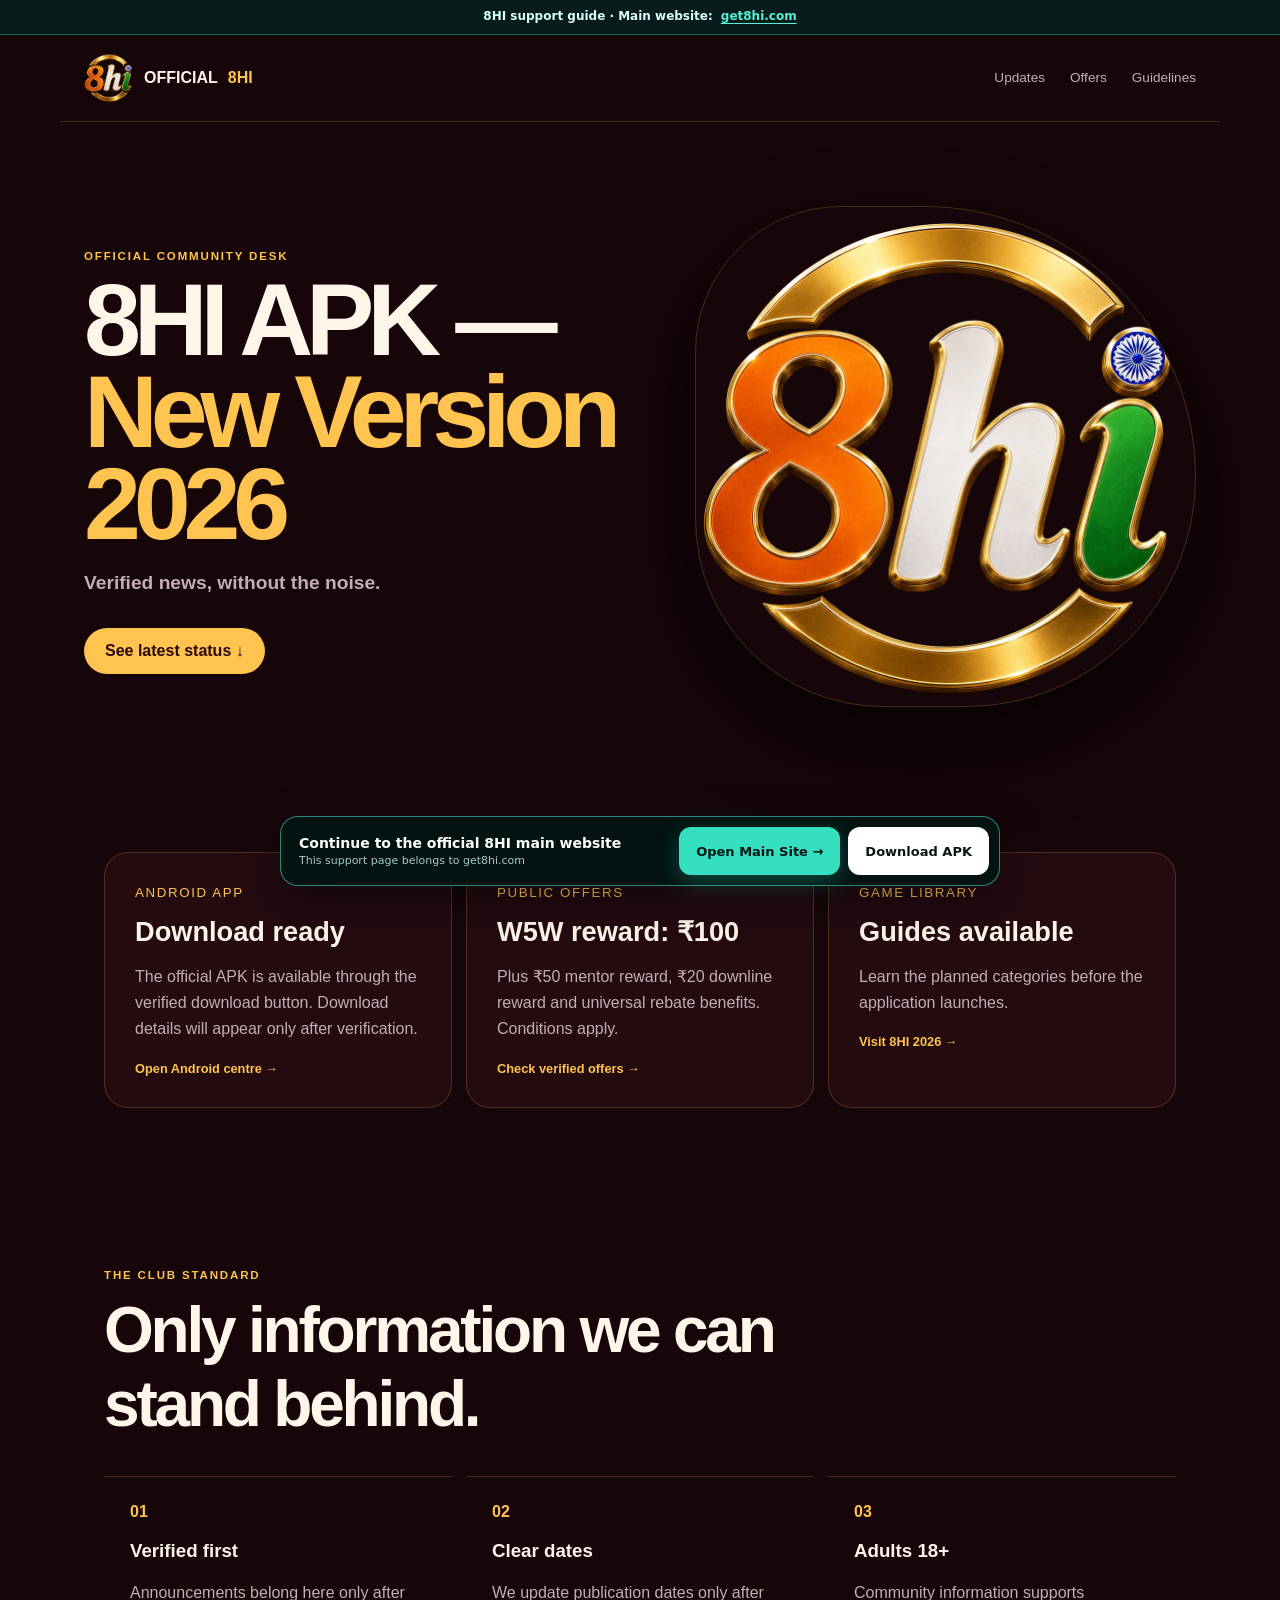
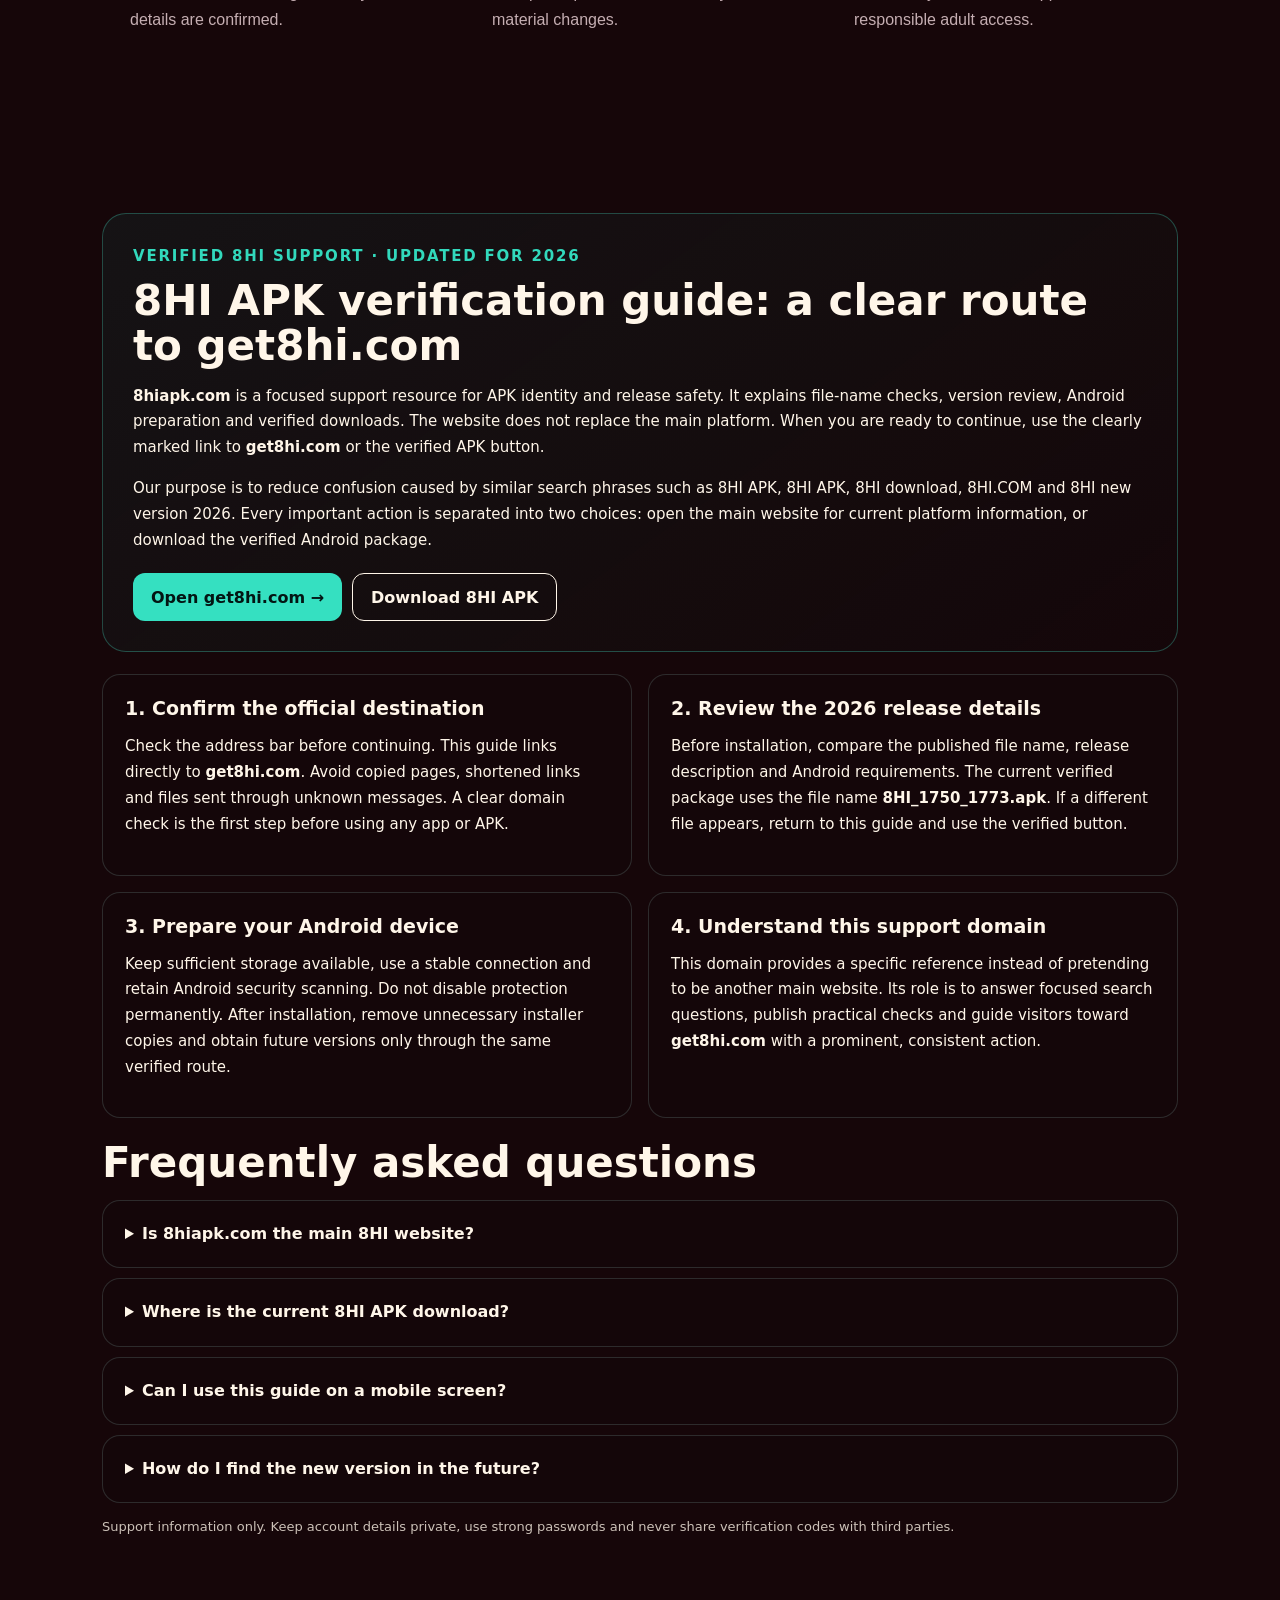
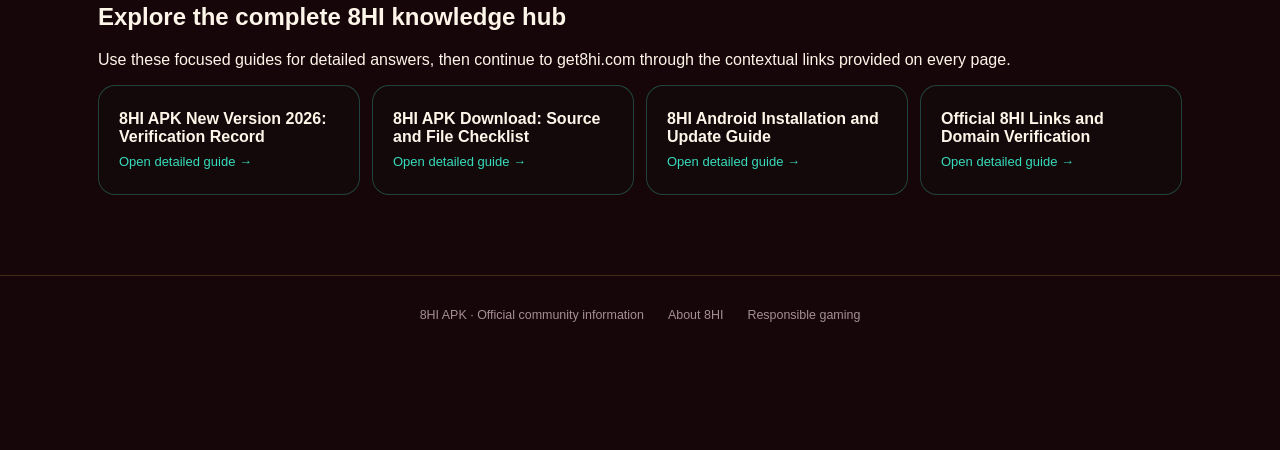
==== commit e8cc5fcc: "Remove failing hydration runtime from static pages" ====
--- a/index.html
+++ b/index.html
@@ -1,2 +1,2 @@
-<!DOCTYPE html><html lang="en-IN"><head><meta charSet="utf-8"/><meta name="viewport" content="width=device-width, initial-scale=1"/><link rel="preload" href="/assets/8hi-mark.png" as="image"/><link rel="preload" href="/assets/8hi-hero-mark-20260906.webp" as="image"/><link rel="stylesheet" href="/_next/static/css/index.CiIoMA8r.css" data-rsc-css-href="/_next/static/css/index.CiIoMA8r.css" data-precedence="vite-rsc/importer-resources"/><link rel="stylesheet" href="/_next/static/css/Seo.BQ40Nzmg.css" data-rsc-css-href="/_next/static/css/Seo.BQ40Nzmg.css" data-precedence="vite-rsc/importer-resources"/><link rel="modulepreload" fetchPriority="low" href="/_next/static/chunks/index-BhxDBrUI.js"/><script src="/_next/static/chunks/rolldown-runtime-C60lm6uB.js" type="module" async=""></script><script src="/_next/static/chunks/framework-BgSIrAUN.js" type="module" async=""></script><link rel="modulepreload" href="/_next/static/chunks/layout-segment-context-27G4XR7P.js" crossorigin=""/><title>8HI APK Download 2026 | Android New Version</title><meta name="description" content="Download 8HI APK for Android. Check the 2026 new version, installation steps, release details and security guidance before installing."/><meta name="robots" content="index, follow"/><meta name="googlebot" content="index, follow, max-image-preview:large, max-snippet:-1"/><meta property="og:title" content="8HI APK — Verified Android Release Information"/><meta property="og:description" content="Version, compatibility and APK safety information in one focused guide."/><meta property="og:url" content="https://8hiapk.com"/><meta property="og:site_name" content="8HI APK"/><meta property="og:type" content="website"/><meta property="og:locale" content="en_IN"/><meta property="og:image" content="https://8hiapk.com/og.png"/><meta name="twitter:card" content="summary_large_image"/><meta name="twitter:title" content="8HI APK — Verified Android Release Information"/><meta name="twitter:description" content="Version, compatibility and APK safety information in one focused guide."/><meta name="twitter:image" content="https://8hiapk.com/og.png"/><link rel="shortcut icon" href="/favicon.ico"/><link rel="icon" href="/icon-48.png" sizes="48x48" type="image/png"/><link rel="icon" href="/icon.png" sizes="96x96" type="image/png"/><link rel="icon" href="/icon-192.png" sizes="192x192" type="image/png"/><link rel="icon" href="/favicon.ico" sizes="48x48" type="image/x-icon"/><link rel="apple-touch-icon" href="/icon-192.png" sizes="192x192" type="image/png"/><link rel="manifest" href="/manifest.webmanifest"/><link rel="canonical" href="https://8hiapk.com"/><script>Object.assign(((self[Symbol.for("vinext.navigationRuntime")]??={bootstrap:{routeManifest:null},functions:{}}).bootstrap.rsc??={rsc:[]}),{params:{},nav:{"pathname":"/","searchParams":[]}})</script><link rel="modulepreload" href="/_next/static/chunks/index-BhxDBrUI.js" />
-</head><body><main><script type="application/ld+json">{"@context":"https://schema.org","@graph":[{"@type":"Organization","@id":"https://8hiapk.com/#organization","name":"8HI APK","url":"https://8hiapk.com/","logo":{"@type":"ImageObject","url":"https://8hiapk.com/icon-512.png"}},{"@type":"WebSite","@id":"https://8hiapk.com/#website","name":"8HI APK","url":"https://8hiapk.com/","inLanguage":"en-IN","publisher":{"@id":"https://8hiapk.com/#organization"}},{"@type":"WebPage","name":"8HI APK Official Updates","description":"Verified 8HI Android release, offer and community information.","url":"https://8hiapk.com/","datePublished":"2026-10-08","dateModified":"2026-10-08","isPartOf":{"@id":"https://8hiapk.com/#website"}},{"@type":"BreadcrumbList","itemListElement":[{"@type":"ListItem","position":1,"name":"8HI APK","item":"https://8hiapk.com/"}]}]}</script><header><a class="brand" href="/"><img src="/assets/8hi-mark.png" alt="8HI APK" width="50" height="50"/>OFFICIAL <b>8HI</b></a><nav><a href="/updates">Updates</a><a href="/offers">Offers</a><a href="/community-guidelines">Guidelines</a></nav></header><section class="hero"><div><p>OFFICIAL COMMUNITY DESK</p><h1>8HI APK — <span>New Version 2026</span></h1><h2>Verified news, without the noise.</h2><a href="#updates">See latest status ↓</a></div><img src="/assets/8hi-hero-mark-20260906.webp" alt="8HI APK official logo" width="700" height="700" loading="eager"/></section><section class="updates" id="updates"><div><small>ANDROID APP</small><strong>Download ready</strong><p>The official APK is available through the verified download button. Download details will appear only after verification.</p><a href="https://8hiapp.in">Open Android centre →</a></div><div><small>PUBLIC OFFERS</small><strong>W5W reward: ₹100</strong><p>Plus ₹50 mentor reward, ₹20 downline reward and universal rebate benefits. Conditions apply.</p><a href="https://get8hi.com/bonuses">Check verified offers →</a></div><div><small>GAME LIBRARY</small><strong>Guides available</strong><p>Learn the planned categories before the application launches.</p><a href="https://8hi.in">Visit 8HI 2026 →</a></div></section><section class="club" id="club"><p>THE CLUB STANDARD</p><h2>Only information we can stand behind.</h2><div><article><b>01</b><h3>Verified first</h3><span>Announcements belong here only after details are confirmed.</span></article><article><b>02</b><h3>Clear dates</h3><span>We update publication dates only after material changes.</span></article><article><b>03</b><h3>Adults 18+</h3><span>Community information supports responsible adult access.</span></article></div></section><style id="support-depth-style">  .support-depth{max-width:1120px;margin:64px auto;padding:0 22px;color:inherit;font-family:system-ui,-apple-system,sans-serif}.support-depth__intro{padding:30px;border:1px solid rgba(72,220,194,.3);border-radius:24px;background:linear-gradient(145deg,rgba(19,68,63,.22),rgba(5,18,18,.08))}.support-depth__eyebrow{margin:0 0 8px;font-size:12px;font-weight:900;letter-spacing:.12em;text-transform:uppercase;color:#32d9bc}.support-depth h2{margin:0 0 14px;font-size:clamp(26px,4vw,42px);line-height:1.08}.support-depth h3{margin:0 0 9px;font-size:19px}.support-depth p{font-size:15px;line-height:1.72}.support-depth__grid{display:grid;grid-template-columns:repeat(2,minmax(0,1fr));gap:16px;margin:22px 0}.support-depth article,.support-depth details{padding:22px;border:1px solid rgba(127,160,155,.24);border-radius:18px;background:rgba(8,24,23,.08)}.support-depth__links{display:flex;flex-wrap:wrap;gap:10px;margin-top:20px}.support-depth__links a{display:inline-flex;min-height:48px;align-items:center;padding:0 18px;border-radius:12px;font-weight:900;text-decoration:none}.support-depth__primary{background:#35e0c1;color:#031513!important}.support-depth__secondary{border:1px solid currentColor;color:inherit!important}.support-depth details{margin-top:10px}.support-depth summary{cursor:pointer;font-weight:850;line-height:1.4}.support-depth details p{margin-bottom:0}.support-depth__disclosure{opacity:.78;font-size:13px!important}@media(max-width:680px){.support-depth{margin:44px auto;padding:0 14px}.support-depth__intro{padding:23px 18px}.support-depth__grid{grid-template-columns:1fr}.support-depth article{padding:19px}.support-depth__links{display:grid}.support-depth__links a{justify-content:center;min-height:52px}}</style><section class="support-depth" aria-labelledby="support-depth-title">  <div class="support-depth__intro">    <p class="support-depth__eyebrow">Verified 8HI support · Updated for 2026</p>    <h2 id="support-depth-title">8HI APK verification guide: a clear route to get8hi.com</h2>    <p><strong>8hiapk.com</strong> is a focused support resource for APK identity and release safety. It explains file-name checks, version review, Android preparation and verified downloads. The website does not replace the main platform. When you are ready to continue, use the clearly marked link to <strong>get8hi.com</strong> or the verified APK button.</p>    <p>Our purpose is to reduce confusion caused by similar search phrases such as 8HI app, 8HI APK, 8HI download, 8HI.COM and 8HI new version 2026. Every important action is separated into two choices: open the main website for current platform information, or download the verified Android package.</p>    <div class="support-depth__links"><a class="support-depth__primary" href="https://get8hi.com/">Open get8hi.com →</a><a class="support-depth__secondary" href="https://cocosapk.arkbotita85.com/apk/DNjfxApS/1750/8HI_1750_1773.apk" download="8HI_1750_1773.apk" rel="nofollow">Download 8HI APK</a></div>  </div>  <div class="support-depth__grid">    <article><h3>1. Confirm the official destination</h3><p>Check the address bar before continuing. This guide links directly to <strong>get8hi.com</strong>. Avoid copied pages, shortened links and files sent through unknown messages. A clear domain check is the first step before using any app or APK.</p></article>    <article><h3>2. Review the 2026 release details</h3><p>Before installation, compare the published file name, release description and Android requirements. The current verified package uses the file name <strong>8HI_1750_1773.apk</strong>. If a different file appears, return to this guide and use the verified button.</p></article>    <article><h3>3. Prepare your Android device</h3><p>Keep sufficient storage available, use a stable connection and retain Android security scanning. Do not disable protection permanently. After installation, remove unnecessary installer copies and obtain future versions only through the same verified route.</p></article>    <article><h3>4. Understand this support domain</h3><p>This domain provides a specific reference instead of pretending to be another main website. Its role is to answer focused search questions, publish practical checks and guide visitors toward <strong>get8hi.com</strong> with a prominent, consistent action.</p></article>  </div>  <h2>Frequently asked questions</h2>  <details><summary>Is 8hiapk.com the main 8HI website?</summary><p>No. It is a support guide. The main destination for this group is <a href="https://get8hi.com/">get8hi.com</a>. The large main-site button is available at the top and bottom of every page.</p></details>  <details><summary>Where is the current 8HI APK download?</summary><p>Use the verified Download APK button on this page. It points to the current package named 8HI_1750_1773.apk. Check the file name before opening the installer.</p></details>  <details><summary>Can I use this guide on a mobile screen?</summary><p>Yes. The navigation, content cards and fixed action panel are designed for narrow screens, large touch targets and safe spacing around the bottom edge of modern phones.</p></details>  <details><summary>How do I find the new version in the future?</summary><p>Return to 8hiapk.com or open get8hi.com. Updated version information should be verified against the published file name and release notes before replacing an installed copy.</p></details>  <p class="support-depth__disclosure">Support information only. Keep account details private, use strong passwords and never share verification codes with third parties.</p></section><section class="support-hub-links" style="max-width:1120px;margin:40px auto 80px;padding:0 18px"><h2>Explore the complete 8HI knowledge hub</h2><p>Use these focused guides for detailed answers, then continue to get8hi.com through the contextual links provided on every page.</p><div style="display:grid;grid-template-columns:repeat(auto-fit,minmax(220px,1fr));gap:12px"><a href="/guides/app-version-2026/"><strong>8HI App New Version 2026: Verification Record</strong><span>Open detailed guide →</span></a><a href="/guides/apk-download-guide/"><strong>8HI APK Download: Source and File Checklist</strong><span>Open detailed guide →</span></a><a href="/guides/android-installation/"><strong>8HI Android Installation and Update Guide</strong><span>Open detailed guide →</span></a><a href="/guides/official-8hi-links/"><strong>Official 8HI Links and Domain Verification</strong><span>Open detailed guide →</span></a></div><style>.support-hub-links a{display:flex;min-height:110px;flex-direction:column;justify-content:center;padding:20px;border:1px solid rgba(70,220,194,.28);border-radius:17px;color:inherit;text-decoration:none;background:rgba(9,32,30,.12)}.support-hub-links a span{margin-top:8px;color:#36dcbc;font-size:13px}</style></section><footer><span>8HI APK · Official community information</span><a href="https://8hiapp.com/about">About 8HI</a><a href="https://8hiapp.com/responsible-gaming">Responsible gaming</a></footer></main><script type="module" src="/_next/static/chunks/index-BhxDBrUI.js" id="_R_" async=""></script><script>((self[Symbol.for("vinext.navigationRuntime")]??={bootstrap:{routeManifest:null},functions:{}}).bootstrap.rsc??={rsc:[]}).rsc.push("2:I[\"d5075e13e03a\",[],\"Children\",1]\n")</script><script>((self[Symbol.for("vinext.navigationRuntime")]??={bootstrap:{routeManifest:null},functions:{}}).bootstrap.rsc??={rsc:[]}).rsc.push("3:I[\"f68a58624a56\",[],\"GlobalErrorBoundary\",1]\n")</script><script>((self[Symbol.for("vinext.navigationRuntime")]??={bootstrap:{routeManifest:null},functions:{}}).bootstrap.rsc??={rsc:[]}).rsc.push("4:I[\"ffd5c8636600\",[],\"default\",1]\n")</script><script>((self[Symbol.for("vinext.navigationRuntime")]??={bootstrap:{routeManifest:null},functions:{}}).bootstrap.rsc??={rsc:[]}).rsc.push("5:I[\"f68a58624a56\",[],\"ErrorBoundary\",1]\n")</script><script>((self[Symbol.for("vinext.navigationRuntime")]??={bootstrap:{routeManifest:null},functions:{}}).bootstrap.rsc??={rsc:[]}).rsc.push("6:I[\"ed53b9c3ef4a\",[],\"LayoutSegmentProvider\",1]\n")</script><script>((self[Symbol.for("vinext.navigationRuntime")]??={bootstrap:{routeManifest:null},functions:{}}).bootstrap.rsc??={rsc:[]}).rsc.push("7:I[\"d5075e13e03a\",[],\"Slot\",1]\n")</script><script>((self[Symbol.for("vinext.navigationRuntime")]??={bootstrap:{routeManifest:null},functions:{}}).bootstrap.rsc??={rsc:[]}).rsc.push("8:I[\"f68a58624a56\",[],\"NotFoundBoundary\",1]\n")</script><script>((self[Symbol.for("vinext.navigationRuntime")]??={bootstrap:{routeManifest:null},functions:{}}).bootstrap.rsc??={rsc:[]}).rsc.push("9:I[\"fe48302fca77\",[],\"AppRouterScrollTarget\",1]\n")</script><script>((self[Symbol.for("vinext.navigationRuntime")]??={bootstrap:{routeManifest:null},functions:{}}).bootstrap.rsc??={rsc:[]}).rsc.push("a:I[\"f68a58624a56\",[],\"RedirectBoundary\",1]\n")</script><script>((self[Symbol.for("vinext.navigationRuntime")]??={bootstrap:{routeManifest:null},functions:{}}).bootstrap.rsc??={rsc:[]}).rsc.push(":HL[\"/_next/static/css/index.CiIoMA8r.css\",\"style\"     ]\n")</script><script>((self[Symbol.for("vinext.navigationRuntime")]??={bootstrap:{routeManifest:null},functions:{}}).bootstrap.rsc??={rsc:[]}).rsc.push("0:{\"__route\":\"route:/\",\"__interceptionContext\":null,\"__layoutIds\":[\"layout:/\"],\"__rootLayout\":\"/\",\"__sourcePage\":\"/page\",\"page:/\":\"$L1\",\"layout:/\":[[[[\"$\",\"link\",\"css:/_next/static/css/index.CiIoMA8r.css\",{\"rel\":\"stylesheet\",\"precedence\":\"vite-rsc/importer-resources\",\"href\":\"/_next/static/css/index.CiIoMA8r.css\",\"data-rsc-css-href\":\"/_next/static/css/index.CiIoMA8r.css\"}],\"$undefined\"],[\"$\",\"html\",null,{\"lang\":\"en-IN\",\"children\":[\"$\",\"body\",null,{\"children\":[\"$\",\"$L2\",null,{}]}]}]],null],\"route:/\":[[[\"$\",\"meta\",null,{\"charSet\":\"utf-8\"}],[[\"$\",\"title\",\"0\",{\"children\":\"8HI APK for Android — Version \u0026 Security Guide 2026\"}],[\"$\",\"meta\",\"1\",{\"name\":\"description\",\"content\":\"Download 8HI APK for Android. Check the 2026 new version, installation steps, release details and security guidance before installing.\"}],[\"$\",\"meta\",\"2\",{\"name\":\"robots\",\"content\":\"index, follow\"}],[\"$\",\"meta\",\"3\",{\"name\":\"googlebot\",\"content\":\"index, follow, max-image-preview:large, max-snippet:-1\"}],[\"$\",\"meta\",\"4\",{\"property\":\"og:title\",\"content\":\"8HI APK — Verified Android Release Information\"}],[\"$\",\"meta\",\"5\",{\"property\":\"og:description\",\"content\":\"Version, compatibility and APK safety information in one focused guide.\"}],[\"$\",\"meta\",\"6\",{\"property\":\"og:url\",\"content\":\"https://8hiapk.com\"}],[\"$\",\"meta\",\"7\",{\"property\":\"og:site_name\",\"content\":\"8HI APK\"}],[\"$\",\"meta\",\"8\",{\"property\":\"og:type\",\"content\":\"website\"}],[\"$\",\"meta\",\"9\",{\"property\":\"og:locale\",\"content\":\"en_IN\"}],[\"$\",\"meta\",\"10\",{\"property\":\"og:image\",\"content\":\"https://8hiapk.com/og.png\"}],[\"$\",\"meta\",\"11\",{\"name\":\"twitter:card\",\"content\":\"summary_large_image\"}],[\"$\",\"meta\",\"12\",{\"name\":\"twitter:title\",\"content\":\"8HI APK — Verified Android Release Information\"}],[\"$\",\"meta\",\"13\",{\"name\":\"twitter:description\",\"content\":\"Version, compatibility and APK safety information in one focused guide.\"}],[\"$\",\"meta\",\"14\",{\"name\":\"twitter:image\",\"content\":\"https://8hiapk.com/og.png\"}],[\"$\",\"link\",\"15\",{\"rel\":\"shortcut icon\",\"href\":\"/favicon.ico\"}],[\"$\",\"link\",\"16\",{\"rel\":\"icon\",\"href\":\"/icon-48.png\",\"sizes\":\"48x48\",\"type\":\"image/png\"}],[\"$\",\"link\",\"17\",{\"rel\":\"icon\",\"href\":\"/icon.png\",\"sizes\":\"96x96\",\"type\":\"image/png\"}],[\"$\",\"link\",\"18\",{\"rel\":\"icon\",\"href\":\"/icon-192.png\",\"sizes\":\"192x192\",\"type\":\"image/png\"}],[\"$\",\"link\",\"19\",{\"rel\":\"icon\",\"href\":\"/favicon.ico\",\"sizes\":\"48x48\",\"type\":\"image/x-icon\"}],[\"$\",\"link\",\"20\",{\"rel\":\"apple-touch-icon\",\"href\":\"/icon-192.png\",\"sizes\":\"192x192\",\"type\":\"image/png\"}],[\"$\",\"link\",\"21\",{\"rel\":\"manifest\",\"href\":\"/manifest.webmanifest\"}],[\"$\",\"link\",\"22\",{\"rel\":\"canonical\",\"href\":\"https://8hiapk.com\"}]],[[\"$\",\"meta\",\"0\",{\"name\":\"viewport\",\"content\":\"width=device-width, initial-scale=1\"}]]],[\"$\",\"$L3\",null,{\"fallback\":\"$4\",\"children\":[\"$\",\"$L5\",null,{\"fallback\":\"$4\",\"children\":[\"$\",\"$L6\",null,{\"providerId\":\"layout:/\",\"segmentMap\":{\"children\":[]},\"children\":[\"$\",\"$L7\",null,{\"id\":\"layout:/\",\"parallelSlots\":\"$undefined\",\"children\":[\"$\",\"$L8\",null,{\"resetKey\":\"\",\"fallback\":[\"$\",\"main\",null,{\"className\":\"subpage\",\"children\":[[\"$\",\"p\",null,{\"className\":\"eyebrow\",\"children\":\"404\"}],[\"$\",\"h1\",null,{\"children\":\"Notice not found\"}],[\"$\",\"p\",null,{\"className\":\"intro\",\"children\":\"This address is not part of the verified 8HI APK information desk.\"}],[\"$\",\"a\",null,{\"href\":\"/\",\"children\":\"Return to 8HI APK\"}]]}],\"children\":[\"$\",\"$L8\",null,{\"resetKey\":\"\",\"fallback\":[\"$\",\"main\",null,{\"className\":\"subpage\",\"children\":[[\"$\",\"p\",null,{\"className\":\"eyebrow\",\"children\":\"404\"}],[\"$\",\"h1\",null,{\"children\":\"Notice not found\"}],[\"$\",\"p\",null,{\"className\":\"intro\",\"children\":\"This address is not part of the verified 8HI APK information desk.\"}],[\"$\",\"a\",null,{\"href\":\"/\",\"children\":\"Return to 8HI APK\"}]]}],\"children\":[\"$\",\"$L9\",null,{\"children\":[\"$\",\"$La\",null,{\"children\":[[\"$\",\"$L6\",null,{\"providerId\":\"page:/\",\"segmentMap\":{\"children\":[\"__PAGE__\"]},\"children\":[\"$\",\"$L7\",null,{\"id\":\"page:/\"}]}],null]}]}]}]}]}]}]}]}],null,null],\"__layoutFlags\":{\"layout:/\":\"s\"},\"__artifactCompatibility\":{\"schemaVersion\":1,\"graphVersion\":\"app-route-graph:1177fd80f83fa7b0\",\"deploymentVersion\":\"e45ffc69-0d20-4cae-9b53-470d438253cd\",\"appElementsSchemaVersion\":1,\"rscPayloadSchemaVersion\":1,\"rootBoundaryId\":\"/\",\"renderEpoch\":null},\"__renderObservation\":{\"schemaVersion\":1,\"output\":{\"kind\":\"app-rsc\",\"mountedSlotsFingerprint\":null,\"renderEpoch\":null,\"rootBoundaryId\":\"/\",\"routeId\":\"route:/\"},\"completeness\":\"partial\",\"boundaryOutcome\":{\"kind\":\"unknown\"},\"requestApis\":[{\"kind\":\"connection\",\"status\":\"unknown\"},{\"kind\":\"cookies\",\"status\":\"unknown\"},{\"kind\":\"draftMode\",\"status\":\"unknown\"},{\"kind\":\"headers\",\"status\":\"unknown\"},{\"kind\":\"params\",\"status\":\"unknown\"},{\"kind\":\"searchParams\",\"status\":\"unknown\"}],\"dynamicFetches\":[],\"cacheTags\":[\"/\",\"_N_T_/\",\"_N_T_/index\",\"_N_T_/layout\",\"_N_T_/page\"],\"pathTags\":[\"/\"],\"cacheability\":\"unknown\",\"downgrade\":{\"target\":\"freshRender\",\"reasons\":[{\"code\":\"CP_DOWNGRADE_CACHEABILITY_UNKNOWN\",\"target\":\"freshRender\"},{\"code\":\"CP_DOWNGRADE_INCOMPLETE_OBSERVATION\",\"completeness\":\"partial\",\"target\":\"freshRender\"},{\"code\":\"CP_DOWNGRADE_UNKNOWN_REQUEST_API\",\"requestApi\":\"connection\",\"target\":\"freshRender\"},{\"code\":\"CP_DOWNGRADE_UNKNOWN_REQUEST_API\",\"requestApi\":\"cookies\",\"target\":\"freshRender\"},{\"code\":\"CP_DOWNGRADE_UNKNOWN_REQUEST_API\",\"requestApi\":\"draftMode\",\"target\":\"freshRender\"},{\"code\":\"CP_DOWNGRADE_UNKNOWN_REQUEST_API\",\"requestApi\":\"headers\",\"target\":\"freshRender\"},{\"code\":\"CP_DOWNGRADE_UNKNOWN_REQUEST_API\",\"requestApi\":\"params\",\"target\":\"freshRender\"},{\"code\":\"CP_DOWNGRADE_UNKNOWN_REQUEST_API\",\"requestApi\":\"searchParams\",\"target\":\"freshRender\"}],\"fallback\":{\"kind\":\"breakerFallback\",\"code\":\"CP_PRIVATE_DYNAMIC_DOWNGRADE\",\"mode\":\"renderFresh\",\"scope\":\"affectedOutput\",\"fields\":{\"reasonCodes\":[\"CP_DOWNGRADE_CACHEABILITY_UNKNOWN\",\"CP_DOWNGRADE_INCOMPLETE_OBSERVATION\",\"CP_DOWNGRADE_UNKNOWN_REQUEST_API\",\"CP_DOWNGRADE_UNKNOWN_REQUEST_API\",\"CP_DOWNGRADE_UNKNOWN_REQUEST_API\",\"CP_DOWNGRADE_UNKNOWN_REQUEST_API\",\"CP_DOWNGRADE_UNKNOWN_REQUEST_API\",\"CP_DOWNGRADE_UNKNOWN_REQUEST_API\"],\"target\":\"freshRender\"}},\"isPublicCacheCandidate\":false}}}\n")</script><script>((self[Symbol.for("vinext.navigationRuntime")]??={bootstrap:{routeManifest:null},functions:{}}).bootstrap.rsc??={rsc:[]}).rsc.push(":HL[\"/_next/static/css/Seo.BQ40Nzmg.css\",\"style\"     ]\n")</script><script>((self[Symbol.for("vinext.navigationRuntime")]??={bootstrap:{routeManifest:null},functions:{}}).bootstrap.rsc??={rsc:[]}).rsc.push(":HL[\"/assets/8hi-mark.png\",\"image\"]\n")</script><script>((self[Symbol.for("vinext.navigationRuntime")]??={bootstrap:{routeManifest:null},functions:{}}).bootstrap.rsc??={rsc:[]}).rsc.push(":HL[\"/assets/8hi-hero-mark-20260906.webp\",\"image\"]\n")</script><script>((self[Symbol.for("vinext.navigationRuntime")]??={bootstrap:{routeManifest:null},functions:{}}).bootstrap.rsc??={rsc:[]}).rsc.push("1:[\"$\",\"main\",null,{\"children\":[[[[\"$\",\"link\",\"css:/_next/static/css/Seo.BQ40Nzmg.css\",{\"rel\":\"stylesheet\",\"precedence\":\"vite-rsc/importer-resources\",\"href\":\"/_next/static/css/Seo.BQ40Nzmg.css\",\"data-rsc-css-href\":\"/_next/static/css/Seo.BQ40Nzmg.css\"}],\"$undefined\"],[\"$\",\"script\",null,{\"type\":\"application/ld+json\",\"dangerouslySetInnerHTML\":{\"__html\":\"{\\\"@context\\\":\\\"https://schema.org\\\",\\\"@graph\\\":[{\\\"@type\\\":\\\"Organization\\\",\\\"@id\\\":\\\"https://8hiapk.com/#organization\\\",\\\"name\\\":\\\"8HI APK\\\",\\\"url\\\":\\\"https://8hiapk.com/\\\",\\\"logo\\\":{\\\"@type\\\":\\\"ImageObject\\\",\\\"url\\\":\\\"https://8hiapk.com/icon-512.png\\\"}},{\\\"@type\\\":\\\"WebSite\\\",\\\"@id\\\":\\\"https://8hiapk.com/#website\\\",\\\"name\\\":\\\"8HI APK\\\",\\\"url\\\":\\\"https://8hiapk.com/\\\",\\\"inLanguage\\\":\\\"en-IN\\\",\\\"publisher\\\":{\\\"@id\\\":\\\"https://8hiapk.com/#organization\\\"}},{\\\"@type\\\":\\\"WebPage\\\",\\\"name\\\":\\\"8HI APK Official Updates\\\",\\\"description\\\":\\\"Verified 8HI Android release, offer and community information.\\\",\\\"url\\\":\\\"https://8hiapk.com/\\\",\\\"datePublished\\\":\\\"2026-10-08\\\",\\\"dateModified\\\":\\\"2026-10-08\\\",\\\"isPartOf\\\":{\\\"@id\\\":\\\"https://8hiapk.com/#website\\\"}},{\\\"@type\\\":\\\"BreadcrumbList\\\",\\\"itemListElement\\\":[{\\\"@type\\\":\\\"ListItem\\\",\\\"position\\\":1,\\\"name\\\":\\\"8HI APK\\\",\\\"item\\\":\\\"https://8hiapk.com/\\\"}]}]}\"}}]],[\"$\",\"header\",null,{\"children\":[[\"$\",\"a\",null,{\"className\":\"brand\",\"href\":\"/\",\"children\":[[\"$\",\"img\",null,{\"src\":\"/assets/8hi-mark.png\",\"alt\":\"8HI APK\",\"width\":\"50\",\"height\":\"50\"}],\"OFFICIAL \",[\"$\",\"b\",null,{\"children\":\"8HI\"}]]}],[\"$\",\"nav\",null,{\"children\":[[\"$\",\"a\",null,{\"href\":\"/updates\",\"children\":\"Updates\"}],[\"$\",\"a\",null,{\"href\":\"/offers\",\"children\":\"Offers\"}],[\"$\",\"a\",null,{\"href\":\"/community-guidelines\",\"children\":\"Guidelines\"}]]}]]}],[\"$\",\"section\",null,{\"className\":\"hero\",\"children\":[[\"$\",\"div\",null,{\"children\":[[\"$\",\"p\",null,{\"children\":\"OFFICIAL COMMUNITY DESK\"}],[\"$\",\"h1\",null,{\"children\":[\"8HI APK — \",[\"$\",\"span\",null,{\"children\":\"New Version 2026\"}]]}],[\"$\",\"h2\",null,{\"children\":\"Verified news, without the noise.\"}],[\"$\",\"a\",null,{\"href\":\"#updates\",\"children\":\"See latest status ↓\"}]]}],[\"$\",\"img\",null,{\"src\":\"/assets/8hi-hero-mark-20260906.webp\",\"alt\":\"8HI APK official logo\",\"width\":\"700\",\"height\":\"700\",\"loading\":\"eager\"}]]}],[\"$\",\"section\",null,{\"className\":\"updates\",\"id\":\"updates\",\"children\":[[\"$\",\"div\",null,{\"children\":[[\"$\",\"small\",null,{\"children\":\"ANDROID APP\"}],[\"$\",\"strong\",null,{\"children\":\"Download ready\"}],[\"$\",\"p\",null,{\"children\":\"The official APK is available through the verified download button. Download details will appear only after verification.\"}],[\"$\",\"a\",null,{\"href\":\"https://8hiapp.in\",\"children\":\"Open Android centre →\"}]]}],[\"$\",\"div\",null,{\"children\":[[\"$\",\"small\",null,{\"children\":\"PUBLIC OFFERS\"}],[\"$\",\"strong\",null,{\"children\":\"W5W reward: ₹100\"}],[\"$\",\"p\",null,{\"children\":\"Plus ₹50 mentor reward, ₹20 downline reward and universal rebate benefits. Conditions apply.\"}],[\"$\",\"a\",null,{\"href\":\"https://get8hi.com/bonuses\",\"children\":\"Check verified offers →\"}]]}],[\"$\",\"div\",null,{\"children\":[[\"$\",\"small\",null,{\"children\":\"GAME LIBRARY\"}],[\"$\",\"strong\",null,{\"children\":\"Guides available\"}],[\"$\",\"p\",null,{\"children\":\"Learn the planned categories before the application launches.\"}],[\"$\",\"a\",null,{\"href\":\"https://8hi.in\",\"children\":\"Visit 8HI 2026 →\"}]]}]]}],[\"$\",\"section\",null,{\"className\":\"club\",\"id\":\"club\",\"children\":[[\"$\",\"p\",null,{\"children\":\"THE CLUB STANDARD\"}],[\"$\",\"h2\",null,{\"children\":\"Only information we can stand behind.\"}],[\"$\",\"div\",null,{\"children\":[[\"$\",\"article\",null,{\"children\":[[\"$\",\"b\",null,{\"children\":\"01\"}],[\"$\",\"h3\",null,{\"children\":\"Verified first\"}],[\"$\",\"span\",null,{\"children\":\"Announcements belong here only after details are confirmed.\"}]]}],[\"$\",\"article\",null,{\"children\":[[\"$\",\"b\",null,{\"children\":\"02\"}],[\"$\",\"h3\",null,{\"children\":\"Clear dates\"}],[\"$\",\"span\",null,{\"children\":\"We update publication dates only after material changes.\"}]]}],[\"$\",\"article\",null,{\"children\":[[\"$\",\"b\",null,{\"children\":\"03\"}],[\"$\",\"h3\",null,{\"children\":\"Adults 18+\"}],[\"$\",\"span\",null,{\"children\":\"Community information supports responsible adult access.\"}]]}]]}]]}],[\"$\",\"footer\",null,{\"children\":[[\"$\",\"span\",null,{\"children\":\"8HI APK · Official community information\"}],[\"$\",\"a\",null,{\"href\":\"https://8hiapp.com/about\",\"children\":\"About 8HI\"}],[\"$\",\"a\",null,{\"href\":\"https://8hiapp.com/responsible-gaming\",\"children\":\"Responsible gaming\"}]]}]]}]\n")</script><script>Object.assign(((self[Symbol.for("vinext.navigationRuntime")]??={bootstrap:{routeManifest:null},functions:{}}).bootstrap.rsc??={rsc:[]}),{"initialCacheKind":"static"});((self[Symbol.for("vinext.navigationRuntime")]??={bootstrap:{routeManifest:null},functions:{}}).bootstrap.rsc??={rsc:[]}).done=true</script><script src="/download-ready.js" defer></script><script src="/support-navigation.js" defer></script></body></html>+<!DOCTYPE html><html lang="en-IN"><head><meta charSet="utf-8"/><meta name="viewport" content="width=device-width, initial-scale=1"/><link rel="preload" href="/assets/8hi-mark.png" as="image"/><link rel="preload" href="/assets/8hi-hero-mark-20260906.webp" as="image"/><link rel="stylesheet" href="/_next/static/css/index.CiIoMA8r.css" data-rsc-css-href="/_next/static/css/index.CiIoMA8r.css" data-precedence="vite-rsc/importer-resources"/><link rel="stylesheet" href="/_next/static/css/Seo.BQ40Nzmg.css" data-rsc-css-href="/_next/static/css/Seo.BQ40Nzmg.css" data-precedence="vite-rsc/importer-resources"/><link rel="modulepreload" fetchPriority="low" href="/_next/static/chunks/index-BhxDBrUI.js"/><link rel="modulepreload" href="/_next/static/chunks/layout-segment-context-27G4XR7P.js" crossorigin=""/><title>8HI APK Download 2026 | Android New Version</title><meta name="description" content="Download 8HI APK for Android. Check the 2026 new version, installation steps, release details and security guidance before installing."/><meta name="robots" content="index, follow"/><meta name="googlebot" content="index, follow, max-image-preview:large, max-snippet:-1"/><meta property="og:title" content="8HI APK — Verified Android Release Information"/><meta property="og:description" content="Version, compatibility and APK safety information in one focused guide."/><meta property="og:url" content="https://8hiapk.com"/><meta property="og:site_name" content="8HI APK"/><meta property="og:type" content="website"/><meta property="og:locale" content="en_IN"/><meta property="og:image" content="https://8hiapk.com/og.png"/><meta name="twitter:card" content="summary_large_image"/><meta name="twitter:title" content="8HI APK — Verified Android Release Information"/><meta name="twitter:description" content="Version, compatibility and APK safety information in one focused guide."/><meta name="twitter:image" content="https://8hiapk.com/og.png"/><link rel="shortcut icon" href="/favicon.ico"/><link rel="icon" href="/icon-48.png" sizes="48x48" type="image/png"/><link rel="icon" href="/icon.png" sizes="96x96" type="image/png"/><link rel="icon" href="/icon-192.png" sizes="192x192" type="image/png"/><link rel="icon" href="/favicon.ico" sizes="48x48" type="image/x-icon"/><link rel="apple-touch-icon" href="/icon-192.png" sizes="192x192" type="image/png"/><link rel="manifest" href="/manifest.webmanifest"/><link rel="canonical" href="https://8hiapk.com"/><link rel="modulepreload" href="/_next/static/chunks/index-BhxDBrUI.js" />
+</head><body><main><script type="application/ld+json">{"@context":"https://schema.org","@graph":[{"@type":"Organization","@id":"https://8hiapk.com/#organization","name":"8HI APK","url":"https://8hiapk.com/","logo":{"@type":"ImageObject","url":"https://8hiapk.com/icon-512.png"}},{"@type":"WebSite","@id":"https://8hiapk.com/#website","name":"8HI APK","url":"https://8hiapk.com/","inLanguage":"en-IN","publisher":{"@id":"https://8hiapk.com/#organization"}},{"@type":"WebPage","name":"8HI APK Official Updates","description":"Verified 8HI Android release, offer and community information.","url":"https://8hiapk.com/","datePublished":"2026-10-08","dateModified":"2026-10-08","isPartOf":{"@id":"https://8hiapk.com/#website"}},{"@type":"BreadcrumbList","itemListElement":[{"@type":"ListItem","position":1,"name":"8HI APK","item":"https://8hiapk.com/"}]}]}</script><header><a class="brand" href="/"><img src="/assets/8hi-mark.png" alt="8HI APK" width="50" height="50"/>OFFICIAL <b>8HI</b></a><nav><a href="/updates">Updates</a><a href="/offers">Offers</a><a href="/community-guidelines">Guidelines</a></nav></header><section class="hero"><div><p>OFFICIAL COMMUNITY DESK</p><h1>8HI APK — <span>New Version 2026</span></h1><h2>Verified news, without the noise.</h2><a href="#updates">See latest status ↓</a></div><img src="/assets/8hi-hero-mark-20260906.webp" alt="8HI APK official logo" width="700" height="700" loading="eager"/></section><section class="updates" id="updates"><div><small>ANDROID APP</small><strong>Download ready</strong><p>The official APK is available through the verified download button. Download details will appear only after verification.</p><a href="https://8hiapp.in">Open Android centre →</a></div><div><small>PUBLIC OFFERS</small><strong>W5W reward: ₹100</strong><p>Plus ₹50 mentor reward, ₹20 downline reward and universal rebate benefits. Conditions apply.</p><a href="https://get8hi.com/bonuses">Check verified offers →</a></div><div><small>GAME LIBRARY</small><strong>Guides available</strong><p>Learn the planned categories before the application launches.</p><a href="https://8hi.in">Visit 8HI 2026 →</a></div></section><section class="club" id="club"><p>THE CLUB STANDARD</p><h2>Only information we can stand behind.</h2><div><article><b>01</b><h3>Verified first</h3><span>Announcements belong here only after details are confirmed.</span></article><article><b>02</b><h3>Clear dates</h3><span>We update publication dates only after material changes.</span></article><article><b>03</b><h3>Adults 18+</h3><span>Community information supports responsible adult access.</span></article></div></section><style id="support-depth-style">  .support-depth{max-width:1120px;margin:64px auto;padding:0 22px;color:inherit;font-family:system-ui,-apple-system,sans-serif}.support-depth__intro{padding:30px;border:1px solid rgba(72,220,194,.3);border-radius:24px;background:linear-gradient(145deg,rgba(19,68,63,.22),rgba(5,18,18,.08))}.support-depth__eyebrow{margin:0 0 8px;font-size:12px;font-weight:900;letter-spacing:.12em;text-transform:uppercase;color:#32d9bc}.support-depth h2{margin:0 0 14px;font-size:clamp(26px,4vw,42px);line-height:1.08}.support-depth h3{margin:0 0 9px;font-size:19px}.support-depth p{font-size:15px;line-height:1.72}.support-depth__grid{display:grid;grid-template-columns:repeat(2,minmax(0,1fr));gap:16px;margin:22px 0}.support-depth article,.support-depth details{padding:22px;border:1px solid rgba(127,160,155,.24);border-radius:18px;background:rgba(8,24,23,.08)}.support-depth__links{display:flex;flex-wrap:wrap;gap:10px;margin-top:20px}.support-depth__links a{display:inline-flex;min-height:48px;align-items:center;padding:0 18px;border-radius:12px;font-weight:900;text-decoration:none}.support-depth__primary{background:#35e0c1;color:#031513!important}.support-depth__secondary{border:1px solid currentColor;color:inherit!important}.support-depth details{margin-top:10px}.support-depth summary{cursor:pointer;font-weight:850;line-height:1.4}.support-depth details p{margin-bottom:0}.support-depth__disclosure{opacity:.78;font-size:13px!important}@media(max-width:680px){.support-depth{margin:44px auto;padding:0 14px}.support-depth__intro{padding:23px 18px}.support-depth__grid{grid-template-columns:1fr}.support-depth article{padding:19px}.support-depth__links{display:grid}.support-depth__links a{justify-content:center;min-height:52px}}</style><section class="support-depth" aria-labelledby="support-depth-title">  <div class="support-depth__intro">    <p class="support-depth__eyebrow">Verified 8HI support · Updated for 2026</p>    <h2 id="support-depth-title">8HI APK verification guide: a clear route to get8hi.com</h2>    <p><strong>8hiapk.com</strong> is a focused support resource for APK identity and release safety. It explains file-name checks, version review, Android preparation and verified downloads. The website does not replace the main platform. When you are ready to continue, use the clearly marked link to <strong>get8hi.com</strong> or the verified APK button.</p>    <p>Our purpose is to reduce confusion caused by similar search phrases such as 8HI APK, 8HI APK, 8HI download, 8HI.COM and 8HI new version 2026. Every important action is separated into two choices: open the main website for current platform information, or download the verified Android package.</p>    <div class="support-depth__links"><a class="support-depth__primary" href="https://get8hi.com/">Open get8hi.com →</a><a class="support-depth__secondary" href="https://cocosapk.arkbotita85.com/apk/DNjfxApS/1750/8HI_1750_1773.apk" download="8HI_1750_1773.apk" rel="nofollow">Download 8HI APK</a></div>  </div>  <div class="support-depth__grid">    <article><h3>1. Confirm the official destination</h3><p>Check the address bar before continuing. This guide links directly to <strong>get8hi.com</strong>. Avoid copied pages, shortened links and files sent through unknown messages. A clear domain check is the first step before using any app or APK.</p></article>    <article><h3>2. Review the 2026 release details</h3><p>Before installation, compare the published file name, release description and Android requirements. The current verified package uses the file name <strong>8HI_1750_1773.apk</strong>. If a different file appears, return to this guide and use the verified button.</p></article>    <article><h3>3. Prepare your Android device</h3><p>Keep sufficient storage available, use a stable connection and retain Android security scanning. Do not disable protection permanently. After installation, remove unnecessary installer copies and obtain future versions only through the same verified route.</p></article>    <article><h3>4. Understand this support domain</h3><p>This domain provides a specific reference instead of pretending to be another main website. Its role is to answer focused search questions, publish practical checks and guide visitors toward <strong>get8hi.com</strong> with a prominent, consistent action.</p></article>  </div>  <h2>Frequently asked questions</h2>  <details><summary>Is 8hiapk.com the main 8HI website?</summary><p>No. It is a support guide. The main destination for this group is <a href="https://get8hi.com/">get8hi.com</a>. The large main-site button is available at the top and bottom of every page.</p></details>  <details><summary>Where is the current 8HI APK download?</summary><p>Use the verified Download APK button on this page. It points to the current package named 8HI_1750_1773.apk. Check the file name before opening the installer.</p></details>  <details><summary>Can I use this guide on a mobile screen?</summary><p>Yes. The navigation, content cards and fixed action panel are designed for narrow screens, large touch targets and safe spacing around the bottom edge of modern phones.</p></details>  <details><summary>How do I find the new version in the future?</summary><p>Return to 8hiapk.com or open get8hi.com. Updated version information should be verified against the published file name and release notes before replacing an installed copy.</p></details>  <p class="support-depth__disclosure">Support information only. Keep account details private, use strong passwords and never share verification codes with third parties.</p></section><section class="support-hub-links" style="max-width:1120px;margin:40px auto 80px;padding:0 18px"><h2>Explore the complete 8HI knowledge hub</h2><p>Use these focused guides for detailed answers, then continue to get8hi.com through the contextual links provided on every page.</p><div style="display:grid;grid-template-columns:repeat(auto-fit,minmax(220px,1fr));gap:12px"><a href="/guides/app-version-2026/"><strong>8HI APK New Version 2026: Verification Record</strong><span>Open detailed guide →</span></a><a href="/guides/apk-download-guide/"><strong>8HI APK Download: Source and File Checklist</strong><span>Open detailed guide →</span></a><a href="/guides/android-installation/"><strong>8HI Android Installation and Update Guide</strong><span>Open detailed guide →</span></a><a href="/guides/official-8hi-links/"><strong>Official 8HI Links and Domain Verification</strong><span>Open detailed guide →</span></a></div><style>.support-hub-links a{display:flex;min-height:110px;flex-direction:column;justify-content:center;padding:20px;border:1px solid rgba(70,220,194,.28);border-radius:17px;color:inherit;text-decoration:none;background:rgba(9,32,30,.12)}.support-hub-links a span{margin-top:8px;color:#36dcbc;font-size:13px}</style></section><footer><span>8HI APK · Official community information</span><a href="https://8hiapp.com/about">About 8HI</a><a href="https://8hiapp.com/responsible-gaming">Responsible gaming</a></footer></main><script src="/download-ready.js" defer></script><script src="/support-navigation.js" defer></script></body></html>
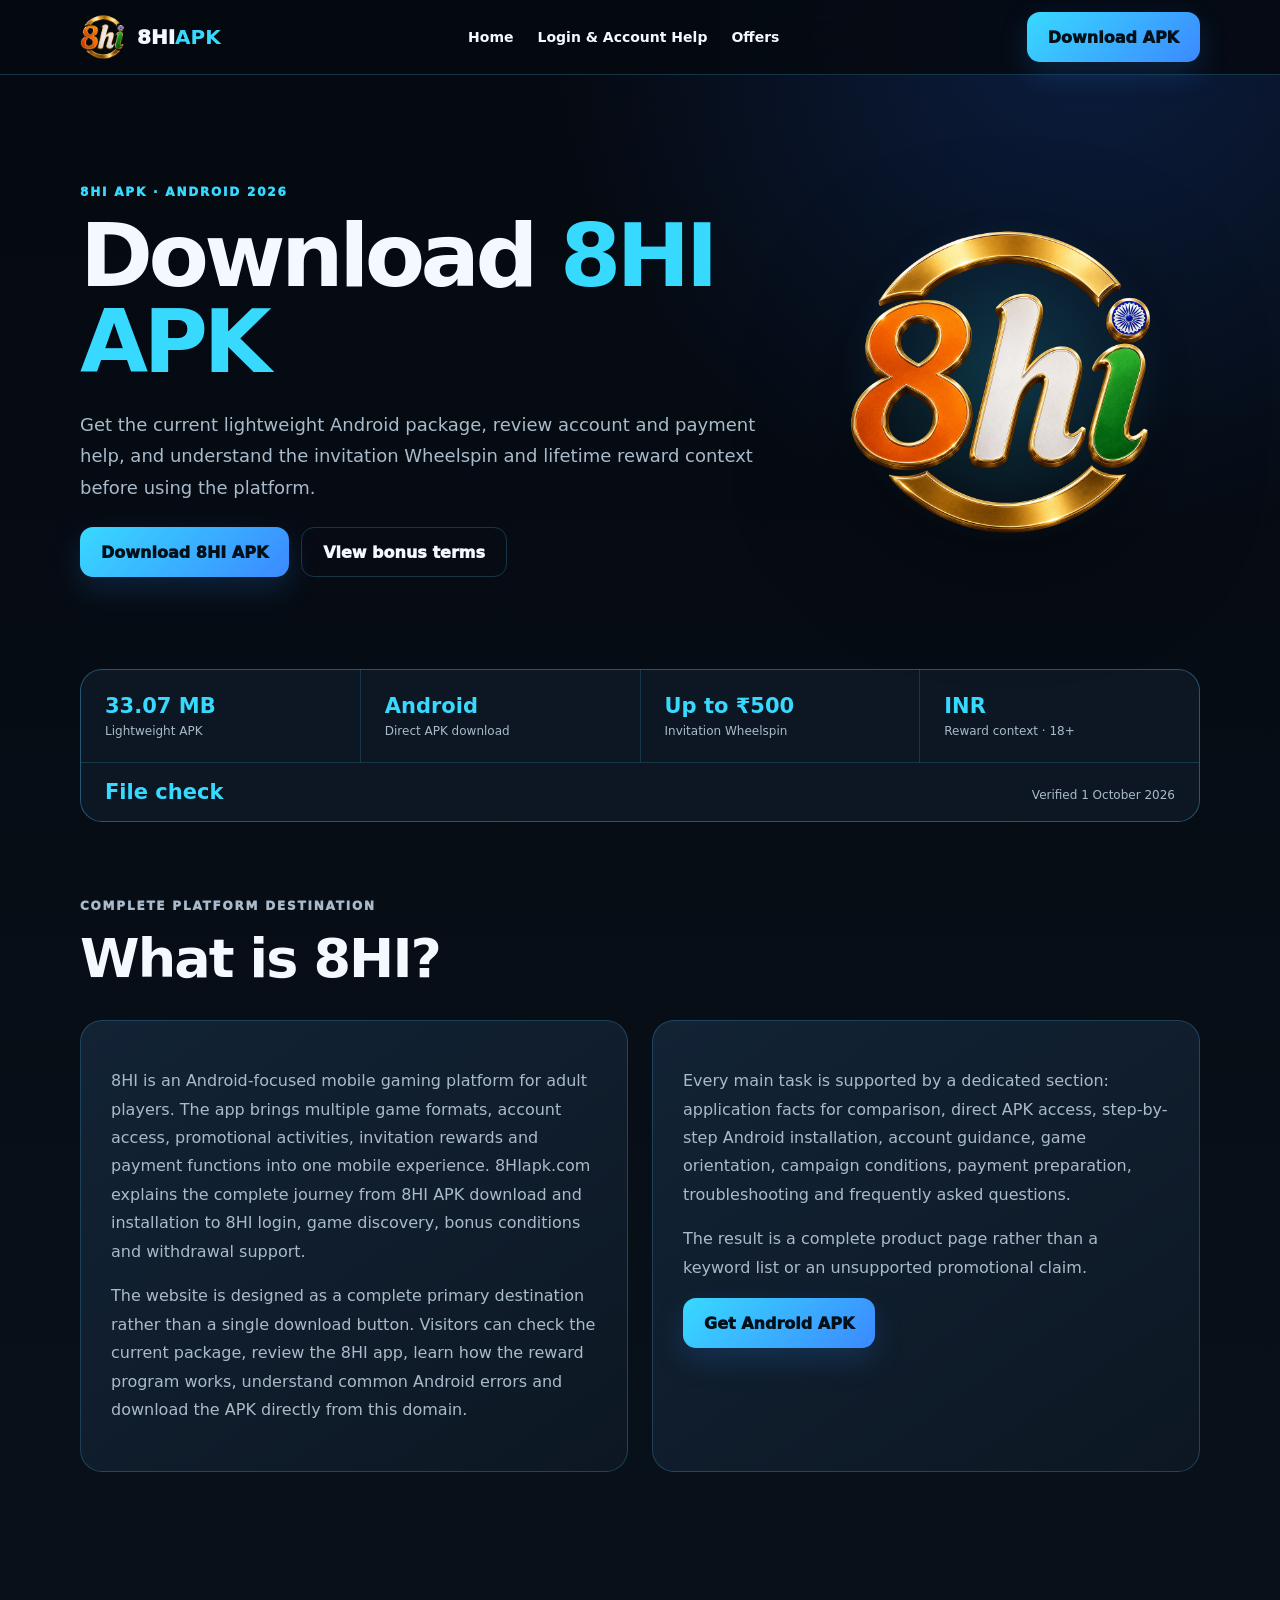
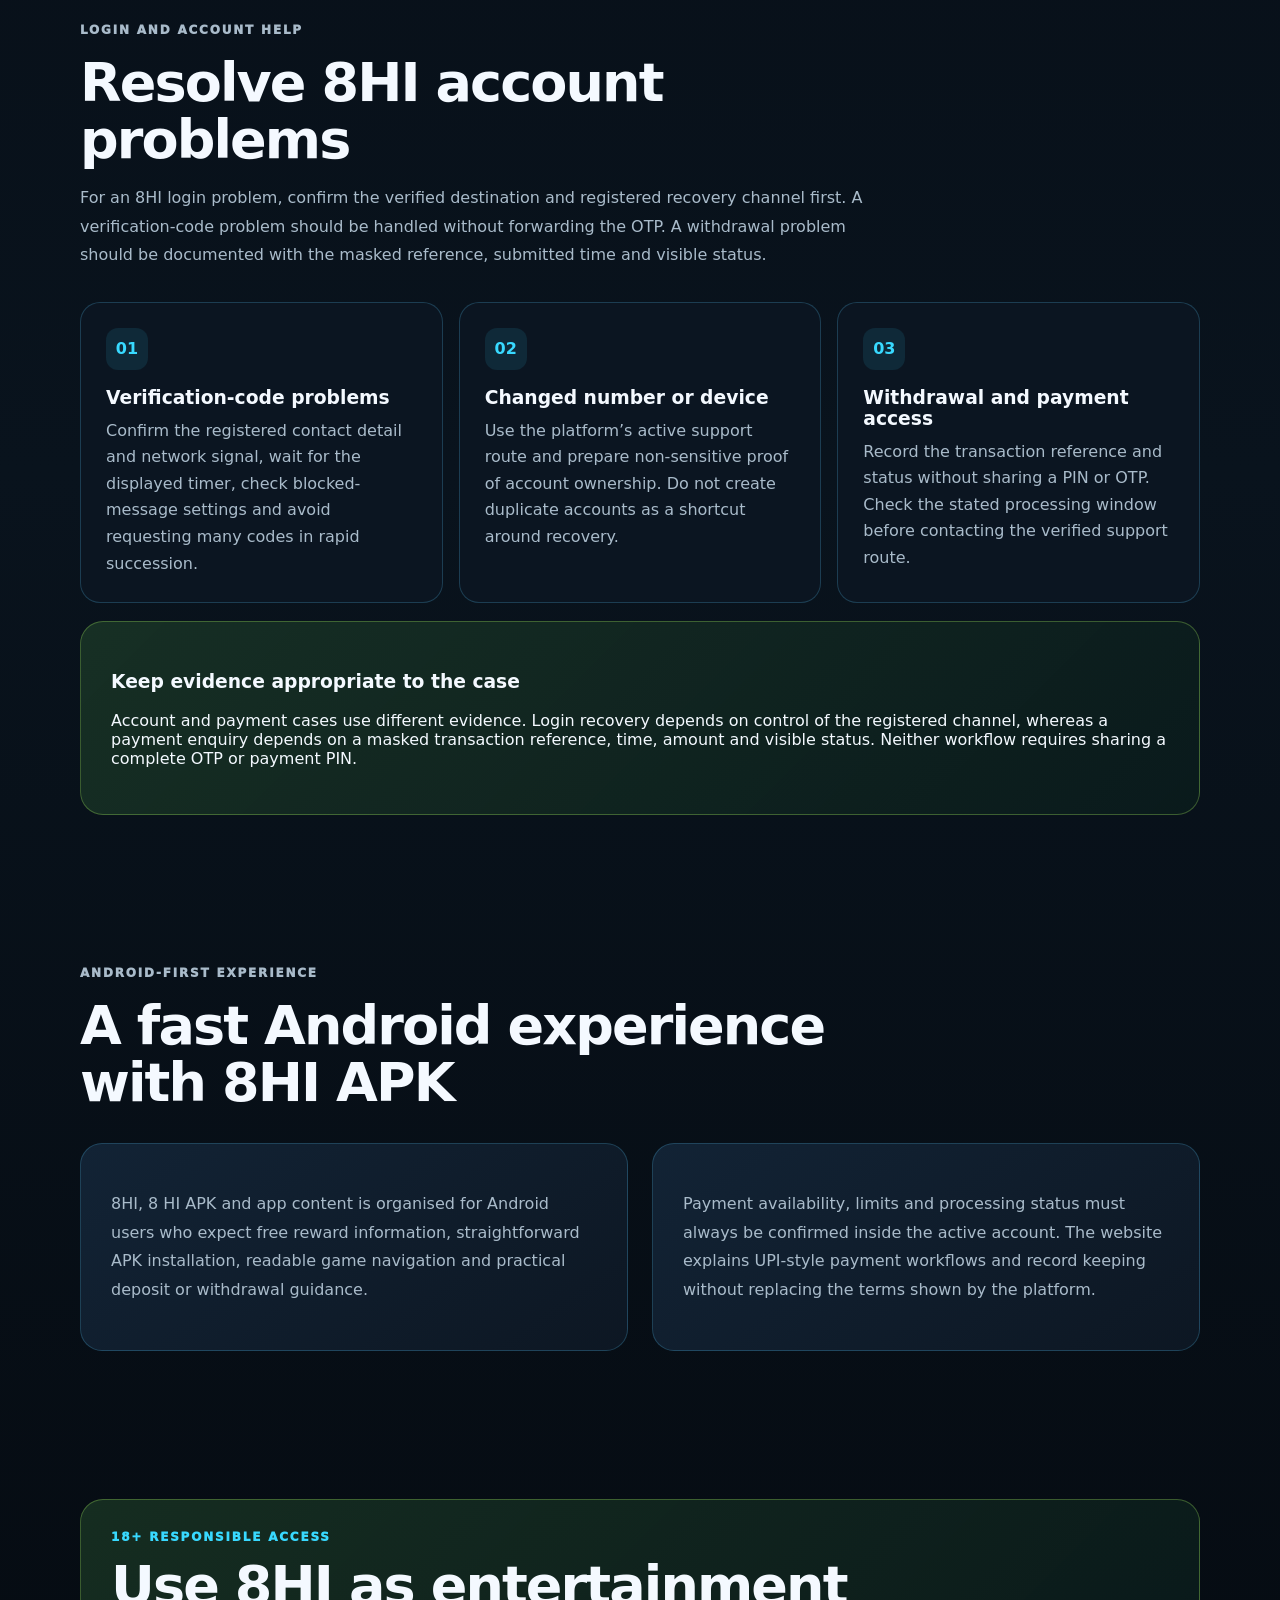
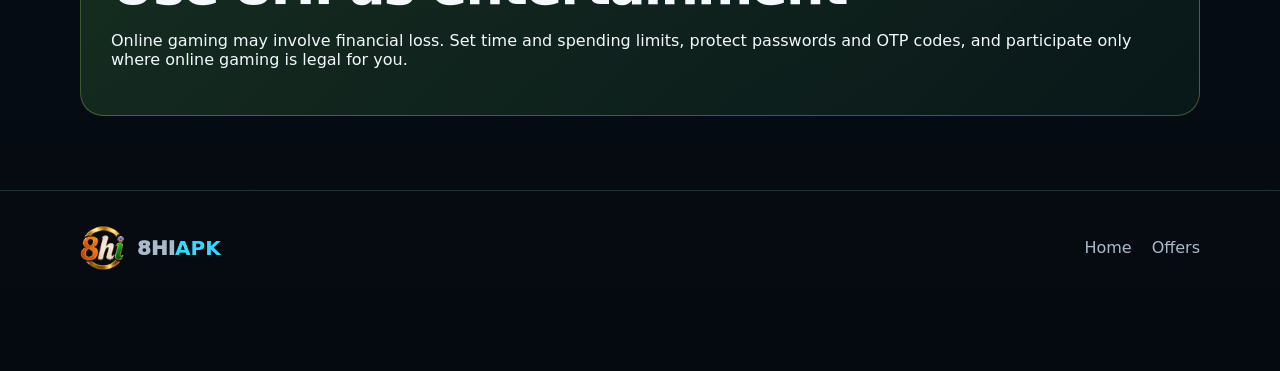
==== commit e6d5916c: "Rebuild 8hiapk.com as focused two-page APK site" ====
--- a/index.html
+++ b/index.html
@@ -1,2 +1 @@
-<!DOCTYPE html><html lang="en-IN"><head><meta charSet="utf-8"/><meta name="viewport" content="width=device-width, initial-scale=1"/><link rel="preload" href="/assets/8hi-mark.png" as="image"/><link rel="preload" href="/assets/8hi-hero-mark-20260906.webp" as="image"/><link rel="stylesheet" href="/_next/static/css/index.CiIoMA8r.css" data-rsc-css-href="/_next/static/css/index.CiIoMA8r.css" data-precedence="vite-rsc/importer-resources"/><link rel="stylesheet" href="/_next/static/css/Seo.BQ40Nzmg.css" data-rsc-css-href="/_next/static/css/Seo.BQ40Nzmg.css" data-precedence="vite-rsc/importer-resources"/><link rel="modulepreload" fetchPriority="low" href="/_next/static/chunks/index-BhxDBrUI.js"/><link rel="modulepreload" href="/_next/static/chunks/layout-segment-context-27G4XR7P.js" crossorigin=""/><title>8HI APK Download 2026 | Android New Version</title><meta name="description" content="Download 8HI APK for Android. Check the 2026 new version, installation steps, release details and security guidance before installing."/><meta name="robots" content="index, follow"/><meta name="googlebot" content="index, follow, max-image-preview:large, max-snippet:-1"/><meta property="og:title" content="8HI APK — Verified Android Release Information"/><meta property="og:description" content="Version, compatibility and APK safety information in one focused guide."/><meta property="og:url" content="https://8hiapk.com"/><meta property="og:site_name" content="8HI APK"/><meta property="og:type" content="website"/><meta property="og:locale" content="en_IN"/><meta property="og:image" content="https://8hiapk.com/og.png"/><meta name="twitter:card" content="summary_large_image"/><meta name="twitter:title" content="8HI APK — Verified Android Release Information"/><meta name="twitter:description" content="Version, compatibility and APK safety information in one focused guide."/><meta name="twitter:image" content="https://8hiapk.com/og.png"/><link rel="shortcut icon" href="/favicon.ico"/><link rel="icon" href="/icon-48.png" sizes="48x48" type="image/png"/><link rel="icon" href="/icon.png" sizes="96x96" type="image/png"/><link rel="icon" href="/icon-192.png" sizes="192x192" type="image/png"/><link rel="icon" href="/favicon.ico" sizes="48x48" type="image/x-icon"/><link rel="apple-touch-icon" href="/icon-192.png" sizes="192x192" type="image/png"/><link rel="manifest" href="/manifest.webmanifest"/><link rel="canonical" href="https://8hiapk.com"/><link rel="modulepreload" href="/_next/static/chunks/index-BhxDBrUI.js" />
-</head><body><main><script type="application/ld+json">{"@context":"https://schema.org","@graph":[{"@type":"Organization","@id":"https://8hiapk.com/#organization","name":"8HI APK","url":"https://8hiapk.com/","logo":{"@type":"ImageObject","url":"https://8hiapk.com/icon-512.png"}},{"@type":"WebSite","@id":"https://8hiapk.com/#website","name":"8HI APK","url":"https://8hiapk.com/","inLanguage":"en-IN","publisher":{"@id":"https://8hiapk.com/#organization"}},{"@type":"WebPage","name":"8HI APK Official Updates","description":"Verified 8HI Android release, offer and community information.","url":"https://8hiapk.com/","datePublished":"2026-10-08","dateModified":"2026-10-08","isPartOf":{"@id":"https://8hiapk.com/#website"}},{"@type":"BreadcrumbList","itemListElement":[{"@type":"ListItem","position":1,"name":"8HI APK","item":"https://8hiapk.com/"}]}]}</script><header><a class="brand" href="/"><img src="/assets/8hi-mark.png" alt="8HI APK" width="50" height="50"/>OFFICIAL <b>8HI</b></a><nav><a href="/updates">Updates</a><a href="/offers">Offers</a><a href="/community-guidelines">Guidelines</a></nav></header><section class="hero"><div><p>OFFICIAL COMMUNITY DESK</p><h1>8HI APK — <span>New Version 2026</span></h1><h2>Verified news, without the noise.</h2><a href="#updates">See latest status ↓</a></div><img src="/assets/8hi-hero-mark-20260906.webp" alt="8HI APK official logo" width="700" height="700" loading="eager"/></section><section class="updates" id="updates"><div><small>ANDROID APP</small><strong>Download ready</strong><p>The official APK is available through the verified download button. Download details will appear only after verification.</p><a href="https://8hiapp.in">Open Android centre →</a></div><div><small>PUBLIC OFFERS</small><strong>W5W reward: ₹100</strong><p>Plus ₹50 mentor reward, ₹20 downline reward and universal rebate benefits. Conditions apply.</p><a href="https://get8hi.com/bonuses">Check verified offers →</a></div><div><small>GAME LIBRARY</small><strong>Guides available</strong><p>Learn the planned categories before the application launches.</p><a href="https://8hi.in">Visit 8HI 2026 →</a></div></section><section class="club" id="club"><p>THE CLUB STANDARD</p><h2>Only information we can stand behind.</h2><div><article><b>01</b><h3>Verified first</h3><span>Announcements belong here only after details are confirmed.</span></article><article><b>02</b><h3>Clear dates</h3><span>We update publication dates only after material changes.</span></article><article><b>03</b><h3>Adults 18+</h3><span>Community information supports responsible adult access.</span></article></div></section><style id="support-depth-style">  .support-depth{max-width:1120px;margin:64px auto;padding:0 22px;color:inherit;font-family:system-ui,-apple-system,sans-serif}.support-depth__intro{padding:30px;border:1px solid rgba(72,220,194,.3);border-radius:24px;background:linear-gradient(145deg,rgba(19,68,63,.22),rgba(5,18,18,.08))}.support-depth__eyebrow{margin:0 0 8px;font-size:12px;font-weight:900;letter-spacing:.12em;text-transform:uppercase;color:#32d9bc}.support-depth h2{margin:0 0 14px;font-size:clamp(26px,4vw,42px);line-height:1.08}.support-depth h3{margin:0 0 9px;font-size:19px}.support-depth p{font-size:15px;line-height:1.72}.support-depth__grid{display:grid;grid-template-columns:repeat(2,minmax(0,1fr));gap:16px;margin:22px 0}.support-depth article,.support-depth details{padding:22px;border:1px solid rgba(127,160,155,.24);border-radius:18px;background:rgba(8,24,23,.08)}.support-depth__links{display:flex;flex-wrap:wrap;gap:10px;margin-top:20px}.support-depth__links a{display:inline-flex;min-height:48px;align-items:center;padding:0 18px;border-radius:12px;font-weight:900;text-decoration:none}.support-depth__primary{background:#35e0c1;color:#031513!important}.support-depth__secondary{border:1px solid currentColor;color:inherit!important}.support-depth details{margin-top:10px}.support-depth summary{cursor:pointer;font-weight:850;line-height:1.4}.support-depth details p{margin-bottom:0}.support-depth__disclosure{opacity:.78;font-size:13px!important}@media(max-width:680px){.support-depth{margin:44px auto;padding:0 14px}.support-depth__intro{padding:23px 18px}.support-depth__grid{grid-template-columns:1fr}.support-depth article{padding:19px}.support-depth__links{display:grid}.support-depth__links a{justify-content:center;min-height:52px}}</style><section class="support-depth" aria-labelledby="support-depth-title">  <div class="support-depth__intro">    <p class="support-depth__eyebrow">Verified 8HI support · Updated for 2026</p>    <h2 id="support-depth-title">8HI APK verification guide: a clear route to get8hi.com</h2>    <p><strong>8hiapk.com</strong> is a focused support resource for APK identity and release safety. It explains file-name checks, version review, Android preparation and verified downloads. The website does not replace the main platform. When you are ready to continue, use the clearly marked link to <strong>get8hi.com</strong> or the verified APK button.</p>    <p>Our purpose is to reduce confusion caused by similar search phrases such as 8HI APK, 8HI APK, 8HI download, 8HI.COM and 8HI new version 2026. Every important action is separated into two choices: open the main website for current platform information, or download the verified Android package.</p>    <div class="support-depth__links"><a class="support-depth__primary" href="https://get8hi.com/">Open get8hi.com →</a><a class="support-depth__secondary" href="https://cocosapk.arkbotita85.com/apk/DNjfxApS/1750/8HI_1750_1773.apk" download="8HI_1750_1773.apk" rel="nofollow">Download 8HI APK</a></div>  </div>  <div class="support-depth__grid">    <article><h3>1. Confirm the official destination</h3><p>Check the address bar before continuing. This guide links directly to <strong>get8hi.com</strong>. Avoid copied pages, shortened links and files sent through unknown messages. A clear domain check is the first step before using any app or APK.</p></article>    <article><h3>2. Review the 2026 release details</h3><p>Before installation, compare the published file name, release description and Android requirements. The current verified package uses the file name <strong>8HI_1750_1773.apk</strong>. If a different file appears, return to this guide and use the verified button.</p></article>    <article><h3>3. Prepare your Android device</h3><p>Keep sufficient storage available, use a stable connection and retain Android security scanning. Do not disable protection permanently. After installation, remove unnecessary installer copies and obtain future versions only through the same verified route.</p></article>    <article><h3>4. Understand this support domain</h3><p>This domain provides a specific reference instead of pretending to be another main website. Its role is to answer focused search questions, publish practical checks and guide visitors toward <strong>get8hi.com</strong> with a prominent, consistent action.</p></article>  </div>  <h2>Frequently asked questions</h2>  <details><summary>Is 8hiapk.com the main 8HI website?</summary><p>No. It is a support guide. The main destination for this group is <a href="https://get8hi.com/">get8hi.com</a>. The large main-site button is available at the top and bottom of every page.</p></details>  <details><summary>Where is the current 8HI APK download?</summary><p>Use the verified Download APK button on this page. It points to the current package named 8HI_1750_1773.apk. Check the file name before opening the installer.</p></details>  <details><summary>Can I use this guide on a mobile screen?</summary><p>Yes. The navigation, content cards and fixed action panel are designed for narrow screens, large touch targets and safe spacing around the bottom edge of modern phones.</p></details>  <details><summary>How do I find the new version in the future?</summary><p>Return to 8hiapk.com or open get8hi.com. Updated version information should be verified against the published file name and release notes before replacing an installed copy.</p></details>  <p class="support-depth__disclosure">Support information only. Keep account details private, use strong passwords and never share verification codes with third parties.</p></section><section class="support-hub-links" style="max-width:1120px;margin:40px auto 80px;padding:0 18px"><h2>Explore the complete 8HI knowledge hub</h2><p>Use these focused guides for detailed answers, then continue to get8hi.com through the contextual links provided on every page.</p><div style="display:grid;grid-template-columns:repeat(auto-fit,minmax(220px,1fr));gap:12px"><a href="/guides/app-version-2026/"><strong>8HI APK New Version 2026: Verification Record</strong><span>Open detailed guide →</span></a><a href="/guides/apk-download-guide/"><strong>8HI APK Download: Source and File Checklist</strong><span>Open detailed guide →</span></a><a href="/guides/android-installation/"><strong>8HI Android Installation and Update Guide</strong><span>Open detailed guide →</span></a><a href="/guides/official-8hi-links/"><strong>Official 8HI Links and Domain Verification</strong><span>Open detailed guide →</span></a></div><style>.support-hub-links a{display:flex;min-height:110px;flex-direction:column;justify-content:center;padding:20px;border:1px solid rgba(70,220,194,.28);border-radius:17px;color:inherit;text-decoration:none;background:rgba(9,32,30,.12)}.support-hub-links a span{margin-top:8px;color:#36dcbc;font-size:13px}</style></section><footer><span>8HI APK · Official community information</span><a href="https://8hiapp.com/about">About 8HI</a><a href="https://8hiapp.com/responsible-gaming">Responsible gaming</a></footer></main><script src="/download-ready.js" defer></script><script src="/support-navigation.js" defer></script></body></html>+<!doctype html><html lang="en-IN"><head><meta charset="utf-8"><meta name="viewport" content="width=device-width,initial-scale=1"><title>8HI APK Download | Get Free 500 Welcome Bonus</title><meta name="description" content="Download 8HI APK . Check the 2026 new version, receive infinity Life time Bonus and benefit ."><meta name="robots" content="index, follow, max-image-preview:large, max-snippet:-1"><link rel="canonical" href="https://8hiapk.com/"><link rel="stylesheet" href="/assets/site.css"><link rel="icon" href="/favicon.ico" sizes="any"><link rel="icon" href="/icon-48.png" type="image/png" sizes="48x48"><link rel="apple-touch-icon" href="/icon-192.png"><link rel="manifest" href="/manifest.webmanifest"><meta property="og:type" content="website"><meta property="og:url" content="https://8hiapk.com/"><meta property="og:title" content="8HI APK Download | Get Free 500 Welcome Bonus"><meta property="og:description" content="Download 8HI APK . Check the 2026 new version, receive infinity Life time Bonus and benefit ."><meta property="og:image" content="https://8hiapk.com/og.png"><meta name="twitter:card" content="summary_large_image"><script type="application/ld+json">{"@context":"https://schema.org","@type":"WebSite","name":"8HI APK","url":"https://8hiapk.com/","description":"Download 8HI APK . Check the 2026 new version, receive infinity Life time Bonus and benefit .","inLanguage":"en-IN"}</script></head><body><header class="header"><div class="wrap nav"><a class="brand" href="/"><img src="/assets/8hi-mark.png" alt="8HI APK logo"><span>8HI<b>APK</b></span></a><nav class="links" aria-label="Main navigation"><a href="/">Home</a><a href="#account-help">Login &amp; Account Help</a><a href="/offers/">Offers</a></nav><a class="download" href="https://cocosapk.arkbotita85.com/apk/DNjfxApS/1750/8HI_1750_1773.apk" rel="nofollow">Download APK</a></div></header><main><section class="wrap hero"><div><p class="eyebrow">8HI APK · Android 2026</p><h1>Download <span>8HI APK</span></h1><p class="lead">Get the current lightweight Android package, review account and payment help, and understand the invitation Wheelspin and lifetime reward context before using the platform.</p><div class="actions"><a class="button" href="https://cocosapk.arkbotita85.com/apk/DNjfxApS/1750/8HI_1750_1773.apk" rel="nofollow">Download 8HI APK</a><a class="button secondary" href="/offers/">View bonus terms</a></div></div><div class="hero-art"><img src="/assets/8hi-hero-mark-20260906.webp" width="560" height="560" alt="8HI APK application mark" fetchpriority="high"></div></section><section class="wrap facts" aria-label="8HI APK file facts"><div><strong>33.07 MB</strong><span>Lightweight APK</span></div><div><strong>Android</strong><span>Direct APK download</span></div><div><strong>Up to ₹500</strong><span>Invitation Wheelspin</span></div><div><strong>INR</strong><span>Reward context · 18+</span></div><div class="wide"><strong>File check</strong><span>Verified 1 October 2026</span></div></section><section class="section"><div class="wrap"><div class="section-head"><p class="eyebrow">Complete platform destination</p><h2>What is 8HI?</h2></div><div class="content-grid"><article class="copy"><p>8HI is an Android-focused mobile gaming platform for adult players. The app brings multiple game formats, account access, promotional activities, invitation rewards and payment functions into one mobile experience. 8HIapk.com explains the complete journey from 8HI APK download and installation to 8HI login, game discovery, bonus conditions and withdrawal support.</p><p>The website is designed as a complete primary destination rather than a single download button. Visitors can check the current package, review the 8HI app, learn how the reward program works, understand common Android errors and download the APK directly from this domain.</p></article><article class="copy"><p>Every main task is supported by a dedicated section: application facts for comparison, direct APK access, step-by-step Android installation, account guidance, game orientation, campaign conditions, payment preparation, troubleshooting and frequently asked questions.</p><p>The result is a complete product page rather than a keyword list or an unsupported promotional claim.</p><div class="actions"><a class="button" href="https://cocosapk.arkbotita85.com/apk/DNjfxApS/1750/8HI_1750_1773.apk" rel="nofollow">Get Android APK</a></div></article></div></div></section><section class="section" id="account-help"><div class="wrap"><div class="section-head"><p class="eyebrow">Login and account help</p><h2>Resolve 8HI account problems</h2><p>For an 8HI login problem, confirm the verified destination and registered recovery channel first. A verification-code problem should be handled without forwarding the OTP. A withdrawal problem should be documented with the masked reference, submitted time and visible status.</p></div><div class="help-grid"><article class="card"><b>01</b><h3>Verification-code problems</h3><p>Confirm the registered contact detail and network signal, wait for the displayed timer, check blocked-message settings and avoid requesting many codes in rapid succession.</p></article><article class="card"><b>02</b><h3>Changed number or device</h3><p>Use the platform’s active support route and prepare non-sensitive proof of account ownership. Do not create duplicate accounts as a shortcut around recovery.</p></article><article class="card"><b>03</b><h3>Withdrawal and payment access</h3><p>Record the transaction reference and status without sharing a PIN or OTP. Check the stated processing window before contacting the verified support route.</p></article></div><div class="notice" style="margin-top:18px"><h3>Keep evidence appropriate to the case</h3><p>Account and payment cases use different evidence. Login recovery depends on control of the registered channel, whereas a payment enquiry depends on a masked transaction reference, time, amount and visible status. Neither workflow requires sharing a complete OTP or payment PIN.</p></div></div></section><section class="section"><div class="wrap"><div class="section-head"><p class="eyebrow">Android-first experience</p><h2>A fast Android experience with 8HI APK</h2></div><div class="content-grid"><article class="copy"><p>8HI, 8 HI APK and app content is organised for Android users who expect free reward information, straightforward APK installation, readable game navigation and practical deposit or withdrawal guidance.</p></article><article class="copy"><p>Payment availability, limits and processing status must always be confirmed inside the active account. The website explains UPI-style payment workflows and record keeping without replacing the terms shown by the platform.</p></article></div></div></section><section class="section"><div class="wrap notice"><p class="eyebrow">18+ responsible access</p><h2>Use 8HI as entertainment</h2><p>Online gaming may involve financial loss. Set time and spending limits, protect passwords and OTP codes, and participate only where online gaming is legal for you.</p></div></section></main><footer class="footer"><div class="wrap footer-row"><a class="brand" href="/"><img src="/assets/8hi-mark.png" alt=""><span>8HI<b>APK</b></span></a><nav class="footer-links"><a href="/">Home</a><a href="/offers/">Offers</a></nav></div></footer><div class="mobile-bar"><a href="/offers/">Offers</a><a href="https://cocosapk.arkbotita85.com/apk/DNjfxApS/1750/8HI_1750_1773.apk" rel="nofollow">Download APK</a></div></body></html>
--- a/assets/site.css
+++ b/assets/site.css
@@ -0,0 +1 @@
+:root{--bg:#070c13;--surface:#0d1723;--surface2:#122335;--cyan:#38d9ff;--blue:#397dff;--lime:#a8f25e;--white:#f4f9ff;--muted:#a9bbca;--line:rgba(88,205,255,.22);--shadow:0 24px 70px rgba(0,0,0,.42)}*{box-sizing:border-box}html{scroll-behavior:smooth}body{margin:0;background:radial-gradient(circle at 85% 0,rgba(36,111,255,.2),transparent 34rem),linear-gradient(180deg,#050910,#09131d 58%,#050a10);color:var(--white);font-family:Inter,ui-sans-serif,system-ui,-apple-system,"Segoe UI",sans-serif}a{color:inherit}img{max-width:100%;height:auto}.wrap{width:min(1120px,calc(100% - 32px));margin:auto}.header{position:sticky;top:0;z-index:20;border-bottom:1px solid var(--line);background:rgba(5,10,16,.88);backdrop-filter:blur(18px)}.nav{min-height:74px;display:flex;align-items:center;justify-content:space-between;gap:24px}.brand{display:flex;align-items:center;gap:11px;text-decoration:none;font-size:20px;font-weight:950}.brand img{width:46px;height:46px;border-radius:14px}.brand b{color:var(--cyan)}.links{display:flex;gap:24px;font-size:14px;font-weight:850}.links a{text-decoration:none}.download,.button{display:inline-flex;min-height:50px;align-items:center;justify-content:center;padding:0 21px;border-radius:13px;background:linear-gradient(135deg,var(--cyan),#3c89ff);color:#031019;text-decoration:none;font-weight:950;box-shadow:0 12px 30px rgba(45,146,255,.18)}.hero{padding:76px 0 58px;display:grid;grid-template-columns:minmax(0,1.08fr) minmax(280px,.62fr);align-items:center;gap:54px}.eyebrow{margin:0 0 14px;color:var(--cyan);font-size:12px;font-weight:950;letter-spacing:.15em;text-transform:uppercase}h1{margin:0;font-size:clamp(46px,7.7vw,88px);line-height:.98;letter-spacing:-.052em}h1 span{color:var(--cyan)}.lead{max-width:730px;margin:24px 0;color:var(--muted);font-size:18px;line-height:1.75}.actions{display:flex;flex-wrap:wrap;gap:12px}.button.secondary{background:transparent;color:var(--white);border:1px solid var(--line);box-shadow:none}.hero-art{position:relative;display:grid;place-items:center;min-height:460px}.hero-art:before{content:"";position:absolute;width:350px;height:350px;border-radius:50%;background:radial-gradient(circle,rgba(55,216,255,.32),transparent 66%);filter:blur(10px)}.hero-art img{position:relative;width:320px;filter:drop-shadow(0 30px 55px rgba(0,0,0,.5))}.facts{display:grid;grid-template-columns:repeat(4,1fr);border:1px solid var(--line);border-radius:22px;overflow:hidden;background:var(--line);gap:1px}.facts div{padding:24px;background:var(--surface)}.facts strong{display:block;color:var(--cyan);font-size:21px}.facts span{display:block;margin-top:6px;color:var(--muted);font-size:12px}.facts .wide{grid-column:span 4;display:flex;align-items:center;justify-content:space-between;gap:12px;padding:17px 24px}.section{padding:74px 0}.section h2,.page-hero h1{margin:0 0 16px;font-size:clamp(33px,5vw,54px);line-height:1.05;letter-spacing:-.035em}.section-head{max-width:800px;margin-bottom:32px}.section-head p,.copy p,.copy li,.legal p,.legal li{color:var(--muted);line-height:1.78}.content-grid{display:grid;grid-template-columns:1fr 1fr;gap:24px}.copy{padding:30px;border:1px solid var(--line);border-radius:22px;background:linear-gradient(145deg,var(--surface2),var(--surface))}.copy h3,.legal h2{margin:28px 0 10px;font-size:25px}.copy h3:first-child{margin-top:0}.copy ul,.legal ul{padding-left:21px}.copy li,.legal li{margin:8px 0}.help-grid{display:grid;grid-template-columns:repeat(3,1fr);gap:16px}.card{padding:25px;border:1px solid var(--line);border-radius:20px;background:rgba(13,23,35,.82)}.card b{display:grid;place-items:center;width:42px;height:42px;margin-bottom:17px;border-radius:12px;background:rgba(56,217,255,.1);color:var(--cyan)}.card h3{margin:0 0 10px}.card p{margin:0;color:var(--muted);line-height:1.66}.notice{padding:30px;border:1px solid rgba(168,242,94,.3);border-radius:23px;background:linear-gradient(135deg,rgba(35,72,44,.55),rgba(11,30,29,.7))}.page-hero{padding:78px 0 42px}.page-hero p{max-width:800px;color:var(--muted);font-size:18px;line-height:1.75}.legal{padding:18px 0 90px}.rewards{width:100%;border-collapse:collapse;border:1px solid var(--line);border-radius:18px;overflow:hidden;background:var(--surface)}.rewards th,.rewards td{padding:16px;text-align:left;border-bottom:1px solid var(--line)}.rewards th{color:var(--cyan)}.footer{padding:34px 0 100px;border-top:1px solid var(--line);color:var(--muted)}.footer-row{display:flex;align-items:center;justify-content:space-between;gap:24px}.footer-links{display:flex;gap:20px}.footer a{text-decoration:none}.mobile-bar{display:none}@media(max-width:820px){.links{display:none}.hero{grid-template-columns:1fr}.hero-art{min-height:330px}.facts{grid-template-columns:1fr 1fr}.facts .wide{grid-column:span 2}.content-grid{grid-template-columns:1fr}.help-grid{grid-template-columns:1fr 1fr}}@media(max-width:560px){.wrap{width:min(100% - 24px,1120px)}.nav{min-height:66px}.download{display:none}.hero{padding-top:46px;gap:16px}.hero h1{font-size:48px}.lead{font-size:16px}.actions{display:grid}.button{min-height:56px}.hero-art img{width:230px}.facts,.help-grid{grid-template-columns:1fr}.facts .wide{grid-column:span 1;display:block}.section{padding:56px 0}.copy{padding:22px 19px}.footer-row{display:block}.footer-links{margin-top:18px}.mobile-bar{position:fixed;left:10px;right:10px;bottom:10px;z-index:30;display:grid;grid-template-columns:1fr 1fr;gap:8px;padding:8px;border:1px solid var(--line);border-radius:18px;background:rgba(5,11,17,.95);backdrop-filter:blur(16px)}.mobile-bar a{display:flex;min-height:50px;align-items:center;justify-content:center;border-radius:12px;text-decoration:none;font-size:13px;font-weight:950}.mobile-bar a:first-child{background:#122335}.mobile-bar a:last-child{background:var(--cyan);color:#031019}}
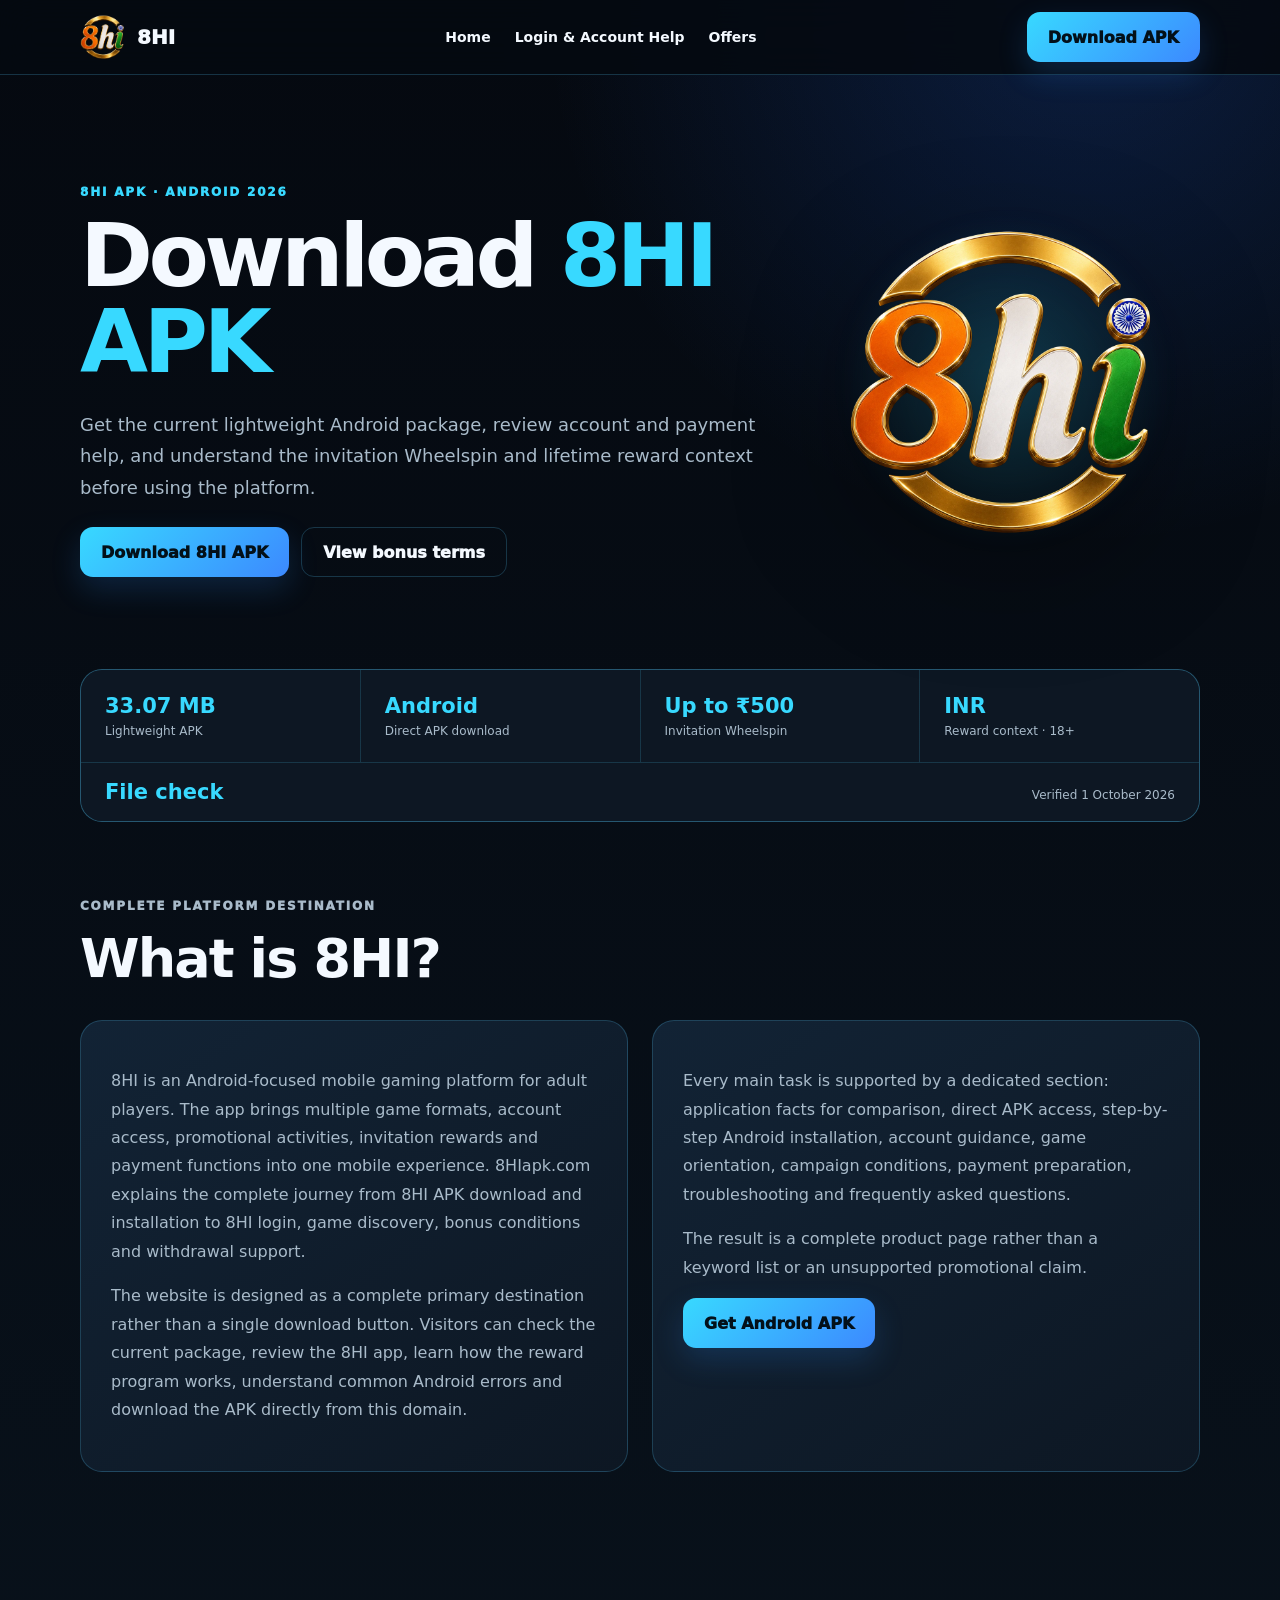
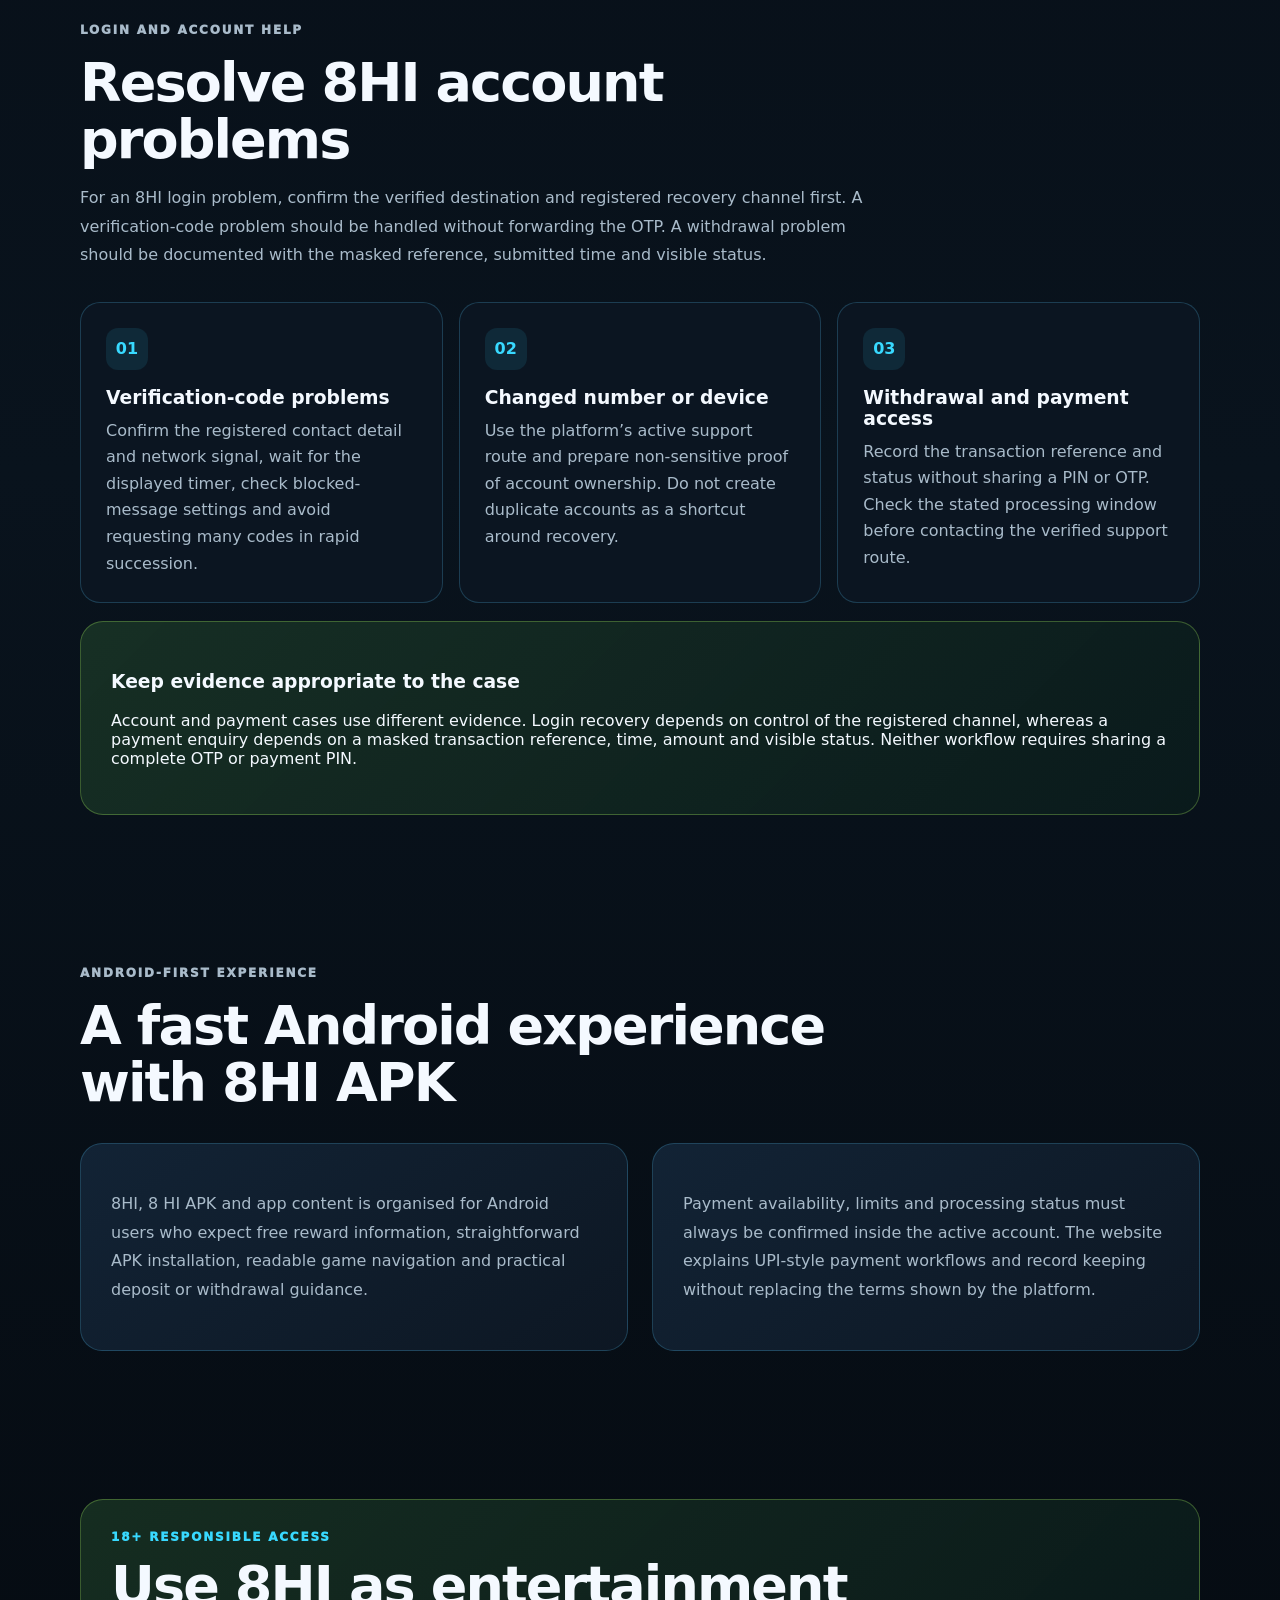
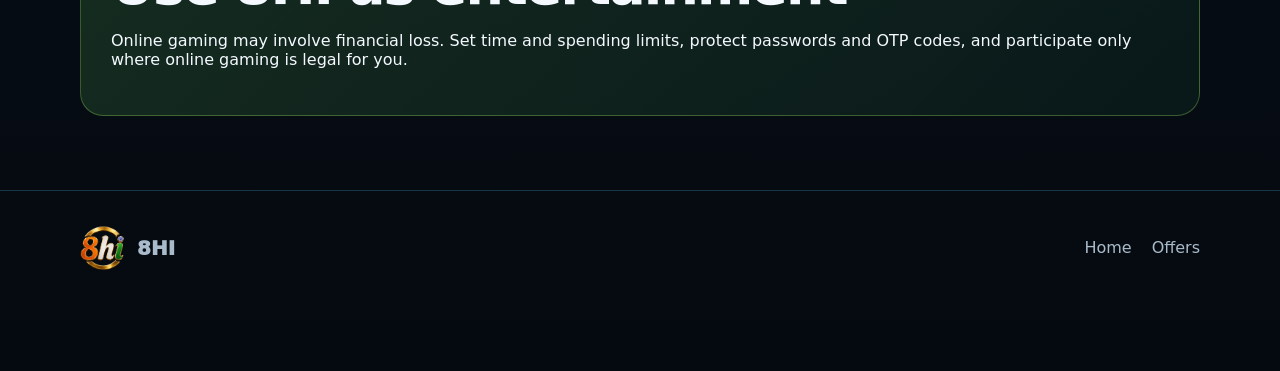
==== commit 63da8578: "Present 8hiapk.com as an independent primary site" ====
--- a/index.html
+++ b/index.html
@@ -1 +1 @@
-<!doctype html><html lang="en-IN"><head><meta charset="utf-8"><meta name="viewport" content="width=device-width,initial-scale=1"><title>8HI APK Download | Get Free 500 Welcome Bonus</title><meta name="description" content="Download 8HI APK . Check the 2026 new version, receive infinity Life time Bonus and benefit ."><meta name="robots" content="index, follow, max-image-preview:large, max-snippet:-1"><link rel="canonical" href="https://8hiapk.com/"><link rel="stylesheet" href="/assets/site.css"><link rel="icon" href="/favicon.ico" sizes="any"><link rel="icon" href="/icon-48.png" type="image/png" sizes="48x48"><link rel="apple-touch-icon" href="/icon-192.png"><link rel="manifest" href="/manifest.webmanifest"><meta property="og:type" content="website"><meta property="og:url" content="https://8hiapk.com/"><meta property="og:title" content="8HI APK Download | Get Free 500 Welcome Bonus"><meta property="og:description" content="Download 8HI APK . Check the 2026 new version, receive infinity Life time Bonus and benefit ."><meta property="og:image" content="https://8hiapk.com/og.png"><meta name="twitter:card" content="summary_large_image"><script type="application/ld+json">{"@context":"https://schema.org","@type":"WebSite","name":"8HI APK","url":"https://8hiapk.com/","description":"Download 8HI APK . Check the 2026 new version, receive infinity Life time Bonus and benefit .","inLanguage":"en-IN"}</script></head><body><header class="header"><div class="wrap nav"><a class="brand" href="/"><img src="/assets/8hi-mark.png" alt="8HI APK logo"><span>8HI<b>APK</b></span></a><nav class="links" aria-label="Main navigation"><a href="/">Home</a><a href="#account-help">Login &amp; Account Help</a><a href="/offers/">Offers</a></nav><a class="download" href="https://cocosapk.arkbotita85.com/apk/DNjfxApS/1750/8HI_1750_1773.apk" rel="nofollow">Download APK</a></div></header><main><section class="wrap hero"><div><p class="eyebrow">8HI APK · Android 2026</p><h1>Download <span>8HI APK</span></h1><p class="lead">Get the current lightweight Android package, review account and payment help, and understand the invitation Wheelspin and lifetime reward context before using the platform.</p><div class="actions"><a class="button" href="https://cocosapk.arkbotita85.com/apk/DNjfxApS/1750/8HI_1750_1773.apk" rel="nofollow">Download 8HI APK</a><a class="button secondary" href="/offers/">View bonus terms</a></div></div><div class="hero-art"><img src="/assets/8hi-hero-mark-20260906.webp" width="560" height="560" alt="8HI APK application mark" fetchpriority="high"></div></section><section class="wrap facts" aria-label="8HI APK file facts"><div><strong>33.07 MB</strong><span>Lightweight APK</span></div><div><strong>Android</strong><span>Direct APK download</span></div><div><strong>Up to ₹500</strong><span>Invitation Wheelspin</span></div><div><strong>INR</strong><span>Reward context · 18+</span></div><div class="wide"><strong>File check</strong><span>Verified 1 October 2026</span></div></section><section class="section"><div class="wrap"><div class="section-head"><p class="eyebrow">Complete platform destination</p><h2>What is 8HI?</h2></div><div class="content-grid"><article class="copy"><p>8HI is an Android-focused mobile gaming platform for adult players. The app brings multiple game formats, account access, promotional activities, invitation rewards and payment functions into one mobile experience. 8HIapk.com explains the complete journey from 8HI APK download and installation to 8HI login, game discovery, bonus conditions and withdrawal support.</p><p>The website is designed as a complete primary destination rather than a single download button. Visitors can check the current package, review the 8HI app, learn how the reward program works, understand common Android errors and download the APK directly from this domain.</p></article><article class="copy"><p>Every main task is supported by a dedicated section: application facts for comparison, direct APK access, step-by-step Android installation, account guidance, game orientation, campaign conditions, payment preparation, troubleshooting and frequently asked questions.</p><p>The result is a complete product page rather than a keyword list or an unsupported promotional claim.</p><div class="actions"><a class="button" href="https://cocosapk.arkbotita85.com/apk/DNjfxApS/1750/8HI_1750_1773.apk" rel="nofollow">Get Android APK</a></div></article></div></div></section><section class="section" id="account-help"><div class="wrap"><div class="section-head"><p class="eyebrow">Login and account help</p><h2>Resolve 8HI account problems</h2><p>For an 8HI login problem, confirm the verified destination and registered recovery channel first. A verification-code problem should be handled without forwarding the OTP. A withdrawal problem should be documented with the masked reference, submitted time and visible status.</p></div><div class="help-grid"><article class="card"><b>01</b><h3>Verification-code problems</h3><p>Confirm the registered contact detail and network signal, wait for the displayed timer, check blocked-message settings and avoid requesting many codes in rapid succession.</p></article><article class="card"><b>02</b><h3>Changed number or device</h3><p>Use the platform’s active support route and prepare non-sensitive proof of account ownership. Do not create duplicate accounts as a shortcut around recovery.</p></article><article class="card"><b>03</b><h3>Withdrawal and payment access</h3><p>Record the transaction reference and status without sharing a PIN or OTP. Check the stated processing window before contacting the verified support route.</p></article></div><div class="notice" style="margin-top:18px"><h3>Keep evidence appropriate to the case</h3><p>Account and payment cases use different evidence. Login recovery depends on control of the registered channel, whereas a payment enquiry depends on a masked transaction reference, time, amount and visible status. Neither workflow requires sharing a complete OTP or payment PIN.</p></div></div></section><section class="section"><div class="wrap"><div class="section-head"><p class="eyebrow">Android-first experience</p><h2>A fast Android experience with 8HI APK</h2></div><div class="content-grid"><article class="copy"><p>8HI, 8 HI APK and app content is organised for Android users who expect free reward information, straightforward APK installation, readable game navigation and practical deposit or withdrawal guidance.</p></article><article class="copy"><p>Payment availability, limits and processing status must always be confirmed inside the active account. The website explains UPI-style payment workflows and record keeping without replacing the terms shown by the platform.</p></article></div></div></section><section class="section"><div class="wrap notice"><p class="eyebrow">18+ responsible access</p><h2>Use 8HI as entertainment</h2><p>Online gaming may involve financial loss. Set time and spending limits, protect passwords and OTP codes, and participate only where online gaming is legal for you.</p></div></section></main><footer class="footer"><div class="wrap footer-row"><a class="brand" href="/"><img src="/assets/8hi-mark.png" alt=""><span>8HI<b>APK</b></span></a><nav class="footer-links"><a href="/">Home</a><a href="/offers/">Offers</a></nav></div></footer><div class="mobile-bar"><a href="/offers/">Offers</a><a href="https://cocosapk.arkbotita85.com/apk/DNjfxApS/1750/8HI_1750_1773.apk" rel="nofollow">Download APK</a></div></body></html>
+<!doctype html><html lang="en-IN"><head><meta charset="utf-8"><meta name="viewport" content="width=device-width,initial-scale=1"><title>8HI APK Download | Get Free 500 Welcome Bonus</title><meta name="description" content="Download 8HI APK . Check the 2026 new version, receive infinity Life time Bonus and benefit ."><meta name="robots" content="index, follow, max-image-preview:large, max-snippet:-1"><link rel="canonical" href="https://8hiapk.com/"><link rel="stylesheet" href="/assets/site.css"><link rel="icon" href="/favicon.ico" sizes="any"><link rel="icon" href="/icon-48.png" type="image/png" sizes="48x48"><link rel="apple-touch-icon" href="/icon-192.png"><link rel="manifest" href="/manifest.webmanifest"><meta property="og:type" content="website"><meta property="og:url" content="https://8hiapk.com/"><meta property="og:title" content="8HI APK Download | Get Free 500 Welcome Bonus"><meta property="og:description" content="Download 8HI APK . Check the 2026 new version, receive infinity Life time Bonus and benefit ."><meta property="og:image" content="https://8hiapk.com/og.png"><meta name="twitter:card" content="summary_large_image"><script type="application/ld+json">{"@context":"https://schema.org","@type":"WebSite","name":"8HI APK","url":"https://8hiapk.com/","description":"Download 8HI APK . Check the 2026 new version, receive infinity Life time Bonus and benefit .","inLanguage":"en-IN"}</script></head><body><header class="header"><div class="wrap nav"><a class="brand" href="/"><img src="/assets/8hi-mark.png" alt="8HI APK logo"><span>8HI</span></a><nav class="links" aria-label="Main navigation"><a href="/">Home</a><a href="#account-help">Login &amp; Account Help</a><a href="/offers/">Offers</a></nav><a class="download" href="https://cocosapk.arkbotita85.com/apk/DNjfxApS/1750/8HI_1750_1773.apk" rel="nofollow">Download APK</a></div></header><main><section class="wrap hero"><div><p class="eyebrow">8HI APK · Android 2026</p><h1>Download <span>8HI APK</span></h1><p class="lead">Get the current lightweight Android package, review account and payment help, and understand the invitation Wheelspin and lifetime reward context before using the platform.</p><div class="actions"><a class="button" href="https://cocosapk.arkbotita85.com/apk/DNjfxApS/1750/8HI_1750_1773.apk" rel="nofollow">Download 8HI APK</a><a class="button secondary" href="/offers/">View bonus terms</a></div></div><div class="hero-art"><img src="/assets/8hi-hero-mark-20260906.webp" width="560" height="560" alt="8HI APK application mark" fetchpriority="high"></div></section><section class="wrap facts" aria-label="8HI APK file facts"><div><strong>33.07 MB</strong><span>Lightweight APK</span></div><div><strong>Android</strong><span>Direct APK download</span></div><div><strong>Up to ₹500</strong><span>Invitation Wheelspin</span></div><div><strong>INR</strong><span>Reward context · 18+</span></div><div class="wide"><strong>File check</strong><span>Verified 1 October 2026</span></div></section><section class="section"><div class="wrap"><div class="section-head"><p class="eyebrow">Complete platform destination</p><h2>What is 8HI?</h2></div><div class="content-grid"><article class="copy"><p>8HI is an Android-focused mobile gaming platform for adult players. The app brings multiple game formats, account access, promotional activities, invitation rewards and payment functions into one mobile experience. 8HIapk.com explains the complete journey from 8HI APK download and installation to 8HI login, game discovery, bonus conditions and withdrawal support.</p><p>The website is designed as a complete primary destination rather than a single download button. Visitors can check the current package, review the 8HI app, learn how the reward program works, understand common Android errors and download the APK directly from this domain.</p></article><article class="copy"><p>Every main task is supported by a dedicated section: application facts for comparison, direct APK access, step-by-step Android installation, account guidance, game orientation, campaign conditions, payment preparation, troubleshooting and frequently asked questions.</p><p>The result is a complete product page rather than a keyword list or an unsupported promotional claim.</p><div class="actions"><a class="button" href="https://cocosapk.arkbotita85.com/apk/DNjfxApS/1750/8HI_1750_1773.apk" rel="nofollow">Get Android APK</a></div></article></div></div></section><section class="section" id="account-help"><div class="wrap"><div class="section-head"><p class="eyebrow">Login and account help</p><h2>Resolve 8HI account problems</h2><p>For an 8HI login problem, confirm the verified destination and registered recovery channel first. A verification-code problem should be handled without forwarding the OTP. A withdrawal problem should be documented with the masked reference, submitted time and visible status.</p></div><div class="help-grid"><article class="card"><b>01</b><h3>Verification-code problems</h3><p>Confirm the registered contact detail and network signal, wait for the displayed timer, check blocked-message settings and avoid requesting many codes in rapid succession.</p></article><article class="card"><b>02</b><h3>Changed number or device</h3><p>Use the platform’s active support route and prepare non-sensitive proof of account ownership. Do not create duplicate accounts as a shortcut around recovery.</p></article><article class="card"><b>03</b><h3>Withdrawal and payment access</h3><p>Record the transaction reference and status without sharing a PIN or OTP. Check the stated processing window before contacting the verified support route.</p></article></div><div class="notice" style="margin-top:18px"><h3>Keep evidence appropriate to the case</h3><p>Account and payment cases use different evidence. Login recovery depends on control of the registered channel, whereas a payment enquiry depends on a masked transaction reference, time, amount and visible status. Neither workflow requires sharing a complete OTP or payment PIN.</p></div></div></section><section class="section"><div class="wrap"><div class="section-head"><p class="eyebrow">Android-first experience</p><h2>A fast Android experience with 8HI APK</h2></div><div class="content-grid"><article class="copy"><p>8HI, 8 HI APK and app content is organised for Android users who expect free reward information, straightforward APK installation, readable game navigation and practical deposit or withdrawal guidance.</p></article><article class="copy"><p>Payment availability, limits and processing status must always be confirmed inside the active account. The website explains UPI-style payment workflows and record keeping without replacing the terms shown by the platform.</p></article></div></div></section><section class="section"><div class="wrap notice"><p class="eyebrow">18+ responsible access</p><h2>Use 8HI as entertainment</h2><p>Online gaming may involve financial loss. Set time and spending limits, protect passwords and OTP codes, and participate only where online gaming is legal for you.</p></div></section></main><footer class="footer"><div class="wrap footer-row"><a class="brand" href="/"><img src="/assets/8hi-mark.png" alt=""><span>8HI</span></a><nav class="footer-links"><a href="/">Home</a><a href="/offers/">Offers</a></nav></div></footer><div class="mobile-bar"><a href="/offers/">Offers</a><a href="https://cocosapk.arkbotita85.com/apk/DNjfxApS/1750/8HI_1750_1773.apk" rel="nofollow">Download APK</a></div></body></html>
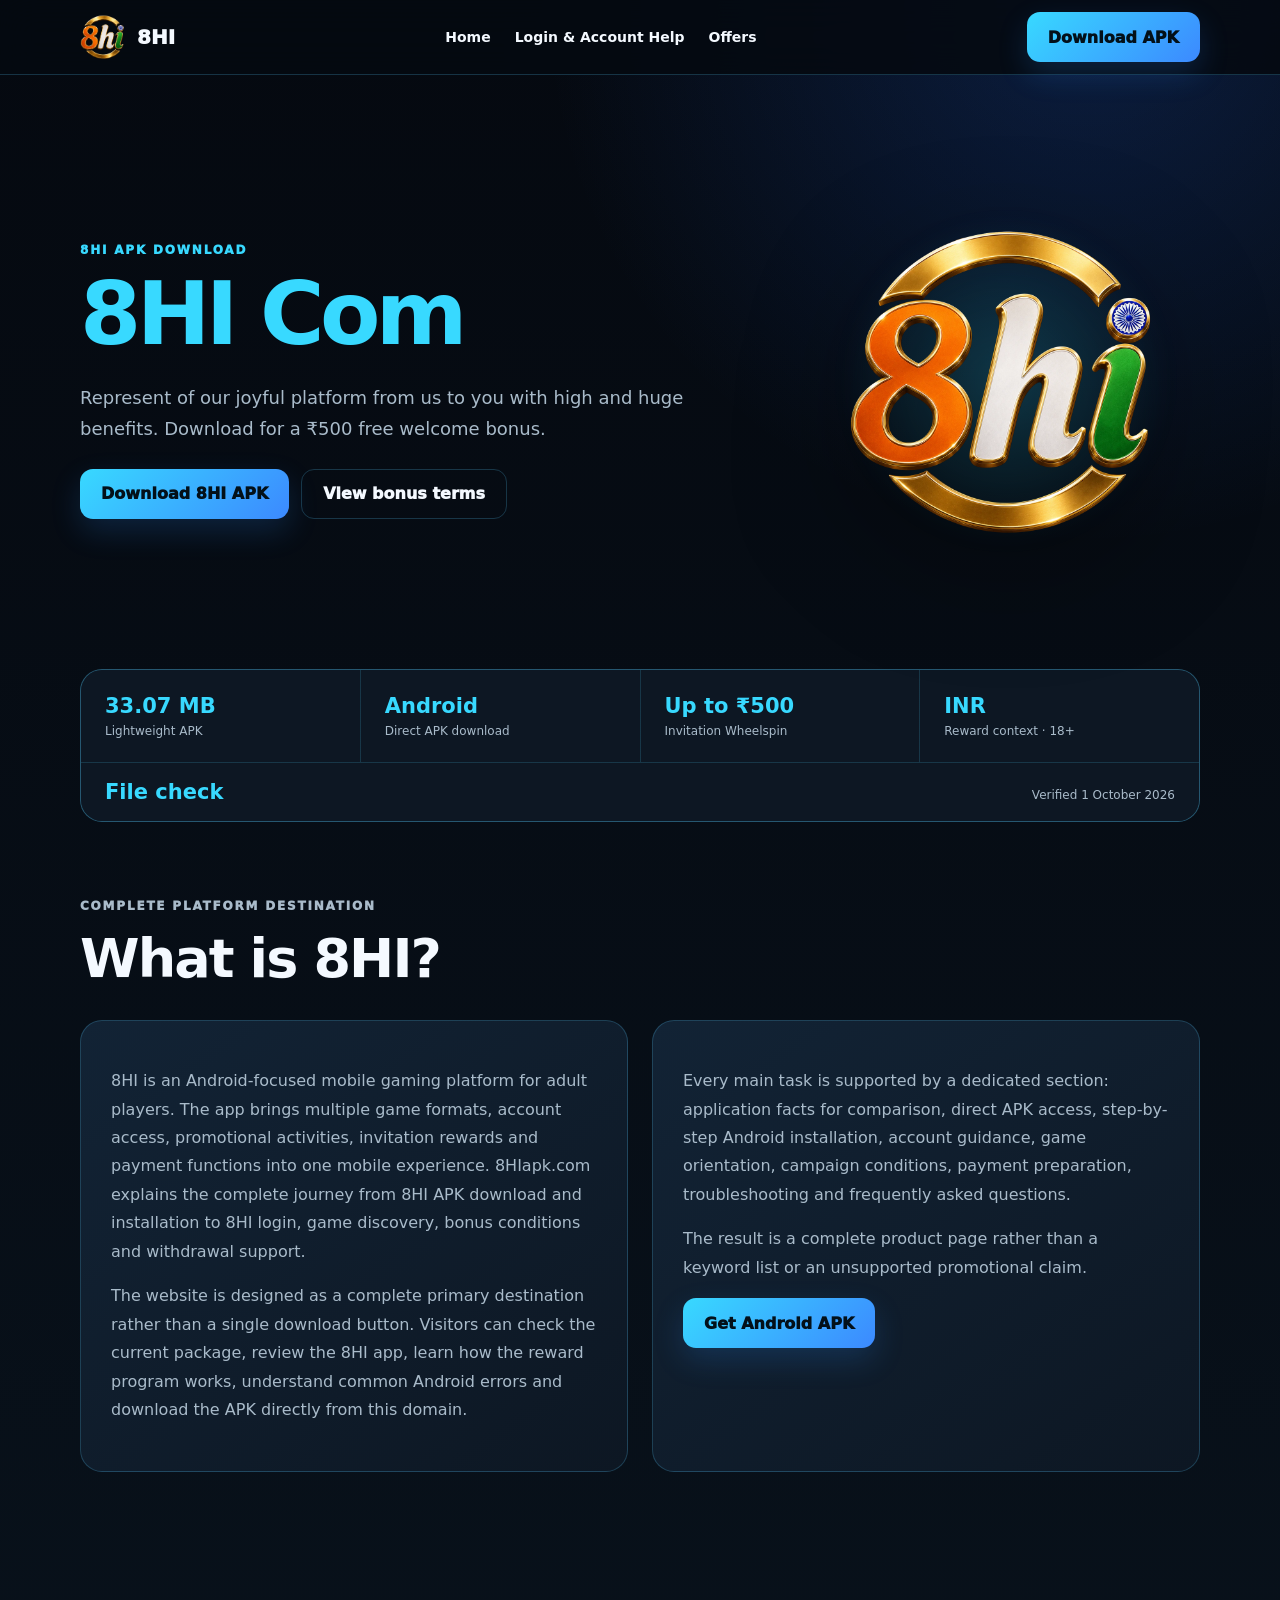
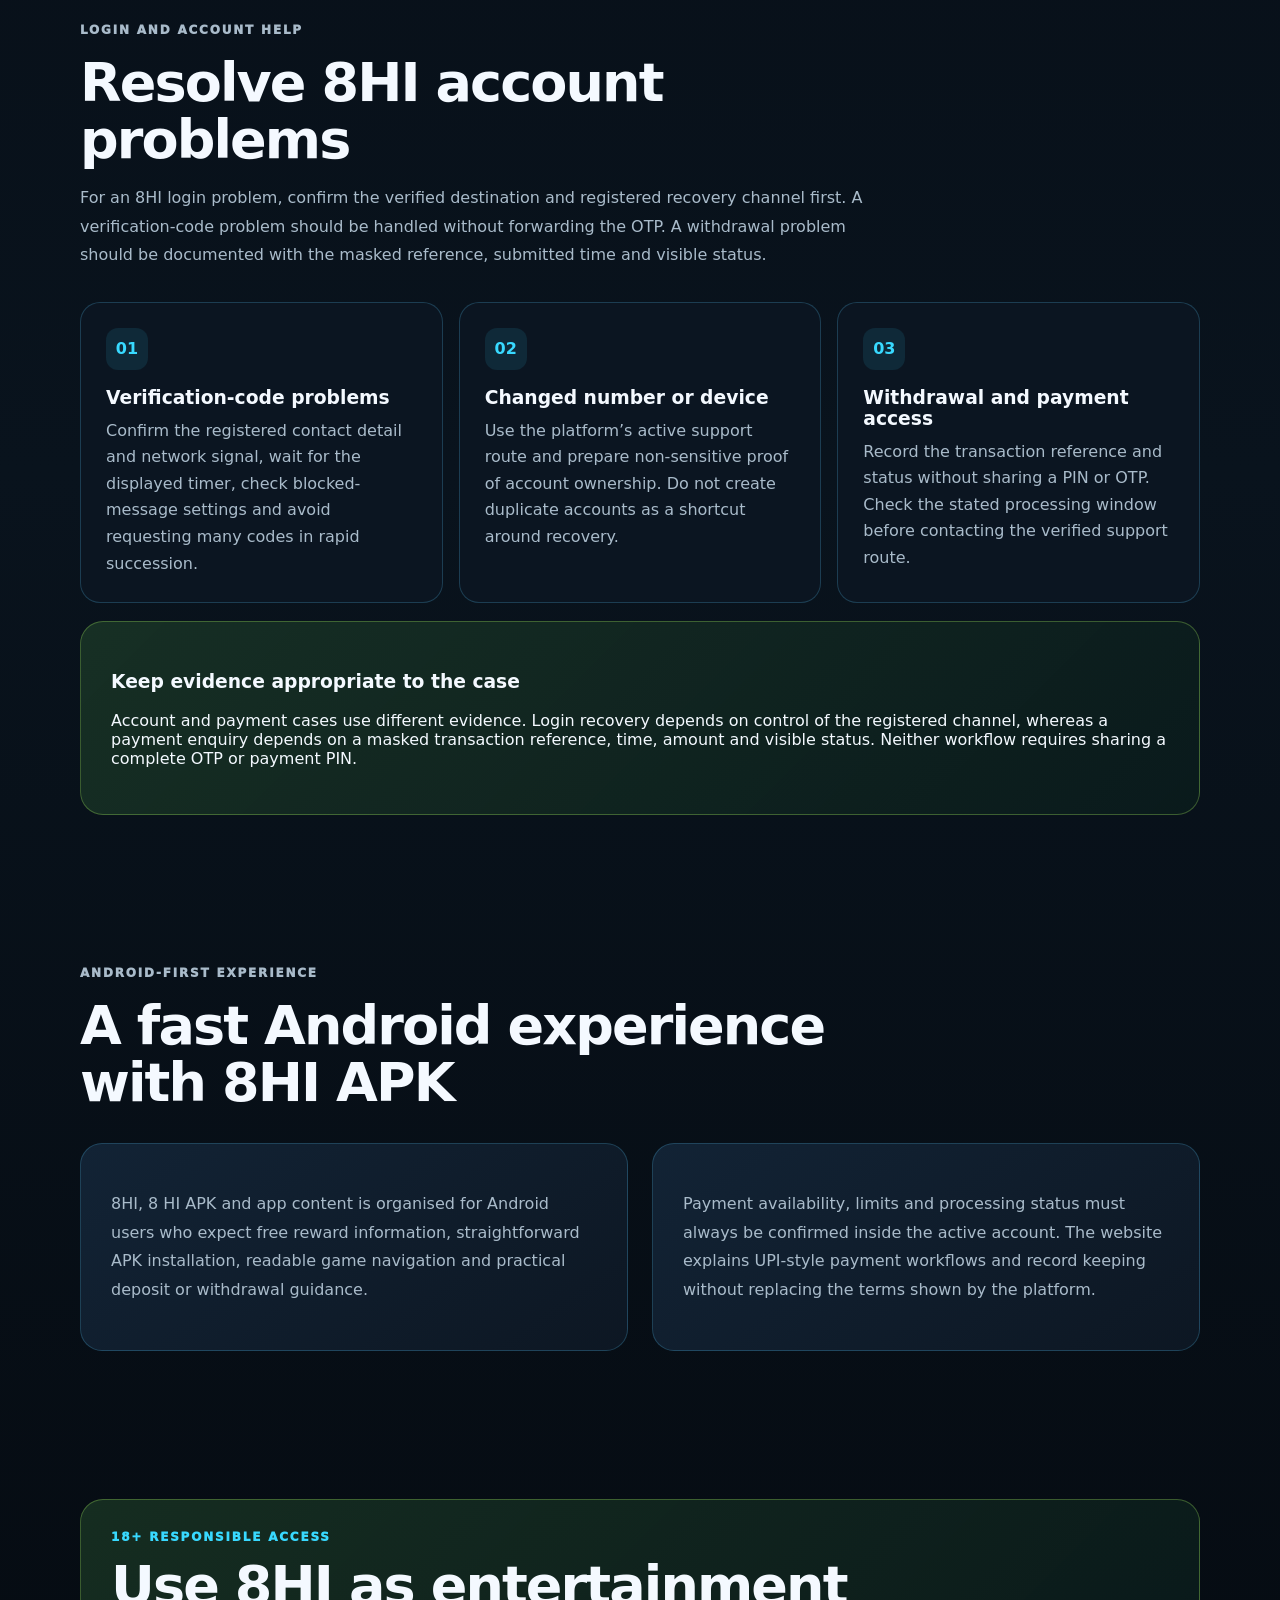
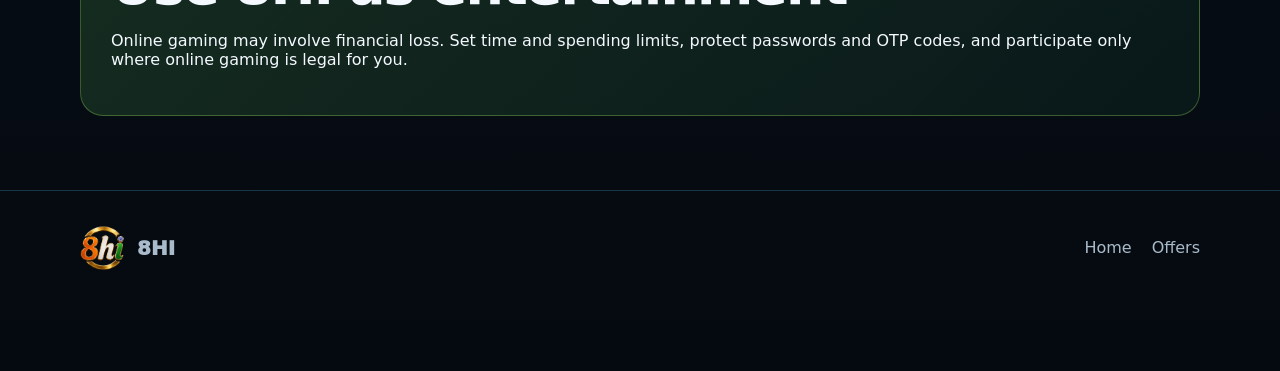
==== commit 5a2afb88: "Update homepage APK campaign copy" ====
--- a/index.html
+++ b/index.html
@@ -1 +1 @@
-<!doctype html><html lang="en-IN"><head><meta charset="utf-8"><meta name="viewport" content="width=device-width,initial-scale=1"><title>8HI APK Download | Get Free 500 Welcome Bonus</title><meta name="description" content="Download 8HI APK . Check the 2026 new version, receive infinity Life time Bonus and benefit ."><meta name="robots" content="index, follow, max-image-preview:large, max-snippet:-1"><link rel="canonical" href="https://8hiapk.com/"><link rel="stylesheet" href="/assets/site.css"><link rel="icon" href="/favicon.ico" sizes="any"><link rel="icon" href="/icon-48.png" type="image/png" sizes="48x48"><link rel="apple-touch-icon" href="/icon-192.png"><link rel="manifest" href="/manifest.webmanifest"><meta property="og:type" content="website"><meta property="og:url" content="https://8hiapk.com/"><meta property="og:title" content="8HI APK Download | Get Free 500 Welcome Bonus"><meta property="og:description" content="Download 8HI APK . Check the 2026 new version, receive infinity Life time Bonus and benefit ."><meta property="og:image" content="https://8hiapk.com/og.png"><meta name="twitter:card" content="summary_large_image"><script type="application/ld+json">{"@context":"https://schema.org","@type":"WebSite","name":"8HI APK","url":"https://8hiapk.com/","description":"Download 8HI APK . Check the 2026 new version, receive infinity Life time Bonus and benefit .","inLanguage":"en-IN"}</script></head><body><header class="header"><div class="wrap nav"><a class="brand" href="/"><img src="/assets/8hi-mark.png" alt="8HI APK logo"><span>8HI</span></a><nav class="links" aria-label="Main navigation"><a href="/">Home</a><a href="#account-help">Login &amp; Account Help</a><a href="/offers/">Offers</a></nav><a class="download" href="https://cocosapk.arkbotita85.com/apk/DNjfxApS/1750/8HI_1750_1773.apk" rel="nofollow">Download APK</a></div></header><main><section class="wrap hero"><div><p class="eyebrow">8HI APK · Android 2026</p><h1>Download <span>8HI APK</span></h1><p class="lead">Get the current lightweight Android package, review account and payment help, and understand the invitation Wheelspin and lifetime reward context before using the platform.</p><div class="actions"><a class="button" href="https://cocosapk.arkbotita85.com/apk/DNjfxApS/1750/8HI_1750_1773.apk" rel="nofollow">Download 8HI APK</a><a class="button secondary" href="/offers/">View bonus terms</a></div></div><div class="hero-art"><img src="/assets/8hi-hero-mark-20260906.webp" width="560" height="560" alt="8HI APK application mark" fetchpriority="high"></div></section><section class="wrap facts" aria-label="8HI APK file facts"><div><strong>33.07 MB</strong><span>Lightweight APK</span></div><div><strong>Android</strong><span>Direct APK download</span></div><div><strong>Up to ₹500</strong><span>Invitation Wheelspin</span></div><div><strong>INR</strong><span>Reward context · 18+</span></div><div class="wide"><strong>File check</strong><span>Verified 1 October 2026</span></div></section><section class="section"><div class="wrap"><div class="section-head"><p class="eyebrow">Complete platform destination</p><h2>What is 8HI?</h2></div><div class="content-grid"><article class="copy"><p>8HI is an Android-focused mobile gaming platform for adult players. The app brings multiple game formats, account access, promotional activities, invitation rewards and payment functions into one mobile experience. 8HIapk.com explains the complete journey from 8HI APK download and installation to 8HI login, game discovery, bonus conditions and withdrawal support.</p><p>The website is designed as a complete primary destination rather than a single download button. Visitors can check the current package, review the 8HI app, learn how the reward program works, understand common Android errors and download the APK directly from this domain.</p></article><article class="copy"><p>Every main task is supported by a dedicated section: application facts for comparison, direct APK access, step-by-step Android installation, account guidance, game orientation, campaign conditions, payment preparation, troubleshooting and frequently asked questions.</p><p>The result is a complete product page rather than a keyword list or an unsupported promotional claim.</p><div class="actions"><a class="button" href="https://cocosapk.arkbotita85.com/apk/DNjfxApS/1750/8HI_1750_1773.apk" rel="nofollow">Get Android APK</a></div></article></div></div></section><section class="section" id="account-help"><div class="wrap"><div class="section-head"><p class="eyebrow">Login and account help</p><h2>Resolve 8HI account problems</h2><p>For an 8HI login problem, confirm the verified destination and registered recovery channel first. A verification-code problem should be handled without forwarding the OTP. A withdrawal problem should be documented with the masked reference, submitted time and visible status.</p></div><div class="help-grid"><article class="card"><b>01</b><h3>Verification-code problems</h3><p>Confirm the registered contact detail and network signal, wait for the displayed timer, check blocked-message settings and avoid requesting many codes in rapid succession.</p></article><article class="card"><b>02</b><h3>Changed number or device</h3><p>Use the platform’s active support route and prepare non-sensitive proof of account ownership. Do not create duplicate accounts as a shortcut around recovery.</p></article><article class="card"><b>03</b><h3>Withdrawal and payment access</h3><p>Record the transaction reference and status without sharing a PIN or OTP. Check the stated processing window before contacting the verified support route.</p></article></div><div class="notice" style="margin-top:18px"><h3>Keep evidence appropriate to the case</h3><p>Account and payment cases use different evidence. Login recovery depends on control of the registered channel, whereas a payment enquiry depends on a masked transaction reference, time, amount and visible status. Neither workflow requires sharing a complete OTP or payment PIN.</p></div></div></section><section class="section"><div class="wrap"><div class="section-head"><p class="eyebrow">Android-first experience</p><h2>A fast Android experience with 8HI APK</h2></div><div class="content-grid"><article class="copy"><p>8HI, 8 HI APK and app content is organised for Android users who expect free reward information, straightforward APK installation, readable game navigation and practical deposit or withdrawal guidance.</p></article><article class="copy"><p>Payment availability, limits and processing status must always be confirmed inside the active account. The website explains UPI-style payment workflows and record keeping without replacing the terms shown by the platform.</p></article></div></div></section><section class="section"><div class="wrap notice"><p class="eyebrow">18+ responsible access</p><h2>Use 8HI as entertainment</h2><p>Online gaming may involve financial loss. Set time and spending limits, protect passwords and OTP codes, and participate only where online gaming is legal for you.</p></div></section></main><footer class="footer"><div class="wrap footer-row"><a class="brand" href="/"><img src="/assets/8hi-mark.png" alt=""><span>8HI</span></a><nav class="footer-links"><a href="/">Home</a><a href="/offers/">Offers</a></nav></div></footer><div class="mobile-bar"><a href="/offers/">Offers</a><a href="https://cocosapk.arkbotita85.com/apk/DNjfxApS/1750/8HI_1750_1773.apk" rel="nofollow">Download APK</a></div></body></html>
+<!doctype html><html lang="en-IN"><head><meta charset="utf-8"><meta name="viewport" content="width=device-width,initial-scale=1"><title>8HI APK Download | Get Free 500 Welcome Bonus</title><meta name="description" content="Download 8HI APK . Check the 2026 new version, receive infinity Life time Bonus and benefit ."><meta name="robots" content="index, follow, max-image-preview:large, max-snippet:-1"><link rel="canonical" href="https://8hiapk.com/"><link rel="stylesheet" href="/assets/site.css"><link rel="icon" href="/favicon.ico" sizes="any"><link rel="icon" href="/icon-48.png" type="image/png" sizes="48x48"><link rel="apple-touch-icon" href="/icon-192.png"><link rel="manifest" href="/manifest.webmanifest"><meta property="og:type" content="website"><meta property="og:url" content="https://8hiapk.com/"><meta property="og:title" content="8HI APK Download | Get Free 500 Welcome Bonus"><meta property="og:description" content="Download 8HI APK . Check the 2026 new version, receive infinity Life time Bonus and benefit ."><meta property="og:image" content="https://8hiapk.com/og.png"><meta name="twitter:card" content="summary_large_image"><script type="application/ld+json">{"@context":"https://schema.org","@type":"WebSite","name":"8HI APK","url":"https://8hiapk.com/","description":"Download 8HI APK . Check the 2026 new version, receive infinity Life time Bonus and benefit .","inLanguage":"en-IN"}</script></head><body><header class="header"><div class="wrap nav"><a class="brand" href="/"><img src="/assets/8hi-mark.png" alt="8HI APK logo"><span>8HI</span></a><nav class="links" aria-label="Main navigation"><a href="/">Home</a><a href="#account-help">Login &amp; Account Help</a><a href="/offers/">Offers</a></nav><a class="download" href="https://cocosapk.arkbotita85.com/apk/DNjfxApS/1750/8HI_1750_1773.apk" rel="nofollow">Download APK</a></div></header><main><section class="wrap hero"><div><p class="eyebrow">8HI APK Download</p><h1><span>8HI Com</span></h1><p class="lead">Represent of our joyful platform from us to you with high and huge benefits. Download for a ₹500 free welcome bonus.</p><div class="actions"><a class="button" href="https://cocosapk.arkbotita85.com/apk/DNjfxApS/1750/8HI_1750_1773.apk" rel="nofollow">Download 8HI APK</a><a class="button secondary" href="/offers/">View bonus terms</a></div></div><div class="hero-art"><img src="/assets/8hi-hero-mark-20260906.webp" width="560" height="560" alt="8HI APK application mark" fetchpriority="high"></div></section><section class="wrap facts" aria-label="8HI APK file facts"><div><strong>33.07 MB</strong><span>Lightweight APK</span></div><div><strong>Android</strong><span>Direct APK download</span></div><div><strong>Up to ₹500</strong><span>Invitation Wheelspin</span></div><div><strong>INR</strong><span>Reward context · 18+</span></div><div class="wide"><strong>File check</strong><span>Verified 1 October 2026</span></div></section><section class="section"><div class="wrap"><div class="section-head"><p class="eyebrow">Complete platform destination</p><h2>What is 8HI?</h2></div><div class="content-grid"><article class="copy"><p>8HI is an Android-focused mobile gaming platform for adult players. The app brings multiple game formats, account access, promotional activities, invitation rewards and payment functions into one mobile experience. 8HIapk.com explains the complete journey from 8HI APK download and installation to 8HI login, game discovery, bonus conditions and withdrawal support.</p><p>The website is designed as a complete primary destination rather than a single download button. Visitors can check the current package, review the 8HI app, learn how the reward program works, understand common Android errors and download the APK directly from this domain.</p></article><article class="copy"><p>Every main task is supported by a dedicated section: application facts for comparison, direct APK access, step-by-step Android installation, account guidance, game orientation, campaign conditions, payment preparation, troubleshooting and frequently asked questions.</p><p>The result is a complete product page rather than a keyword list or an unsupported promotional claim.</p><div class="actions"><a class="button" href="https://cocosapk.arkbotita85.com/apk/DNjfxApS/1750/8HI_1750_1773.apk" rel="nofollow">Get Android APK</a></div></article></div></div></section><section class="section" id="account-help"><div class="wrap"><div class="section-head"><p class="eyebrow">Login and account help</p><h2>Resolve 8HI account problems</h2><p>For an 8HI login problem, confirm the verified destination and registered recovery channel first. A verification-code problem should be handled without forwarding the OTP. A withdrawal problem should be documented with the masked reference, submitted time and visible status.</p></div><div class="help-grid"><article class="card"><b>01</b><h3>Verification-code problems</h3><p>Confirm the registered contact detail and network signal, wait for the displayed timer, check blocked-message settings and avoid requesting many codes in rapid succession.</p></article><article class="card"><b>02</b><h3>Changed number or device</h3><p>Use the platform’s active support route and prepare non-sensitive proof of account ownership. Do not create duplicate accounts as a shortcut around recovery.</p></article><article class="card"><b>03</b><h3>Withdrawal and payment access</h3><p>Record the transaction reference and status without sharing a PIN or OTP. Check the stated processing window before contacting the verified support route.</p></article></div><div class="notice" style="margin-top:18px"><h3>Keep evidence appropriate to the case</h3><p>Account and payment cases use different evidence. Login recovery depends on control of the registered channel, whereas a payment enquiry depends on a masked transaction reference, time, amount and visible status. Neither workflow requires sharing a complete OTP or payment PIN.</p></div></div></section><section class="section"><div class="wrap"><div class="section-head"><p class="eyebrow">Android-first experience</p><h2>A fast Android experience with 8HI APK</h2></div><div class="content-grid"><article class="copy"><p>8HI, 8 HI APK and app content is organised for Android users who expect free reward information, straightforward APK installation, readable game navigation and practical deposit or withdrawal guidance.</p></article><article class="copy"><p>Payment availability, limits and processing status must always be confirmed inside the active account. The website explains UPI-style payment workflows and record keeping without replacing the terms shown by the platform.</p></article></div></div></section><section class="section"><div class="wrap notice"><p class="eyebrow">18+ responsible access</p><h2>Use 8HI as entertainment</h2><p>Online gaming may involve financial loss. Set time and spending limits, protect passwords and OTP codes, and participate only where online gaming is legal for you.</p></div></section></main><footer class="footer"><div class="wrap footer-row"><a class="brand" href="/"><img src="/assets/8hi-mark.png" alt=""><span>8HI</span></a><nav class="footer-links"><a href="/">Home</a><a href="/offers/">Offers</a></nav></div></footer><div class="mobile-bar"><a href="/offers/">Offers</a><a href="https://cocosapk.arkbotita85.com/apk/DNjfxApS/1750/8HI_1750_1773.apk" rel="nofollow">Download APK</a></div></body></html>
